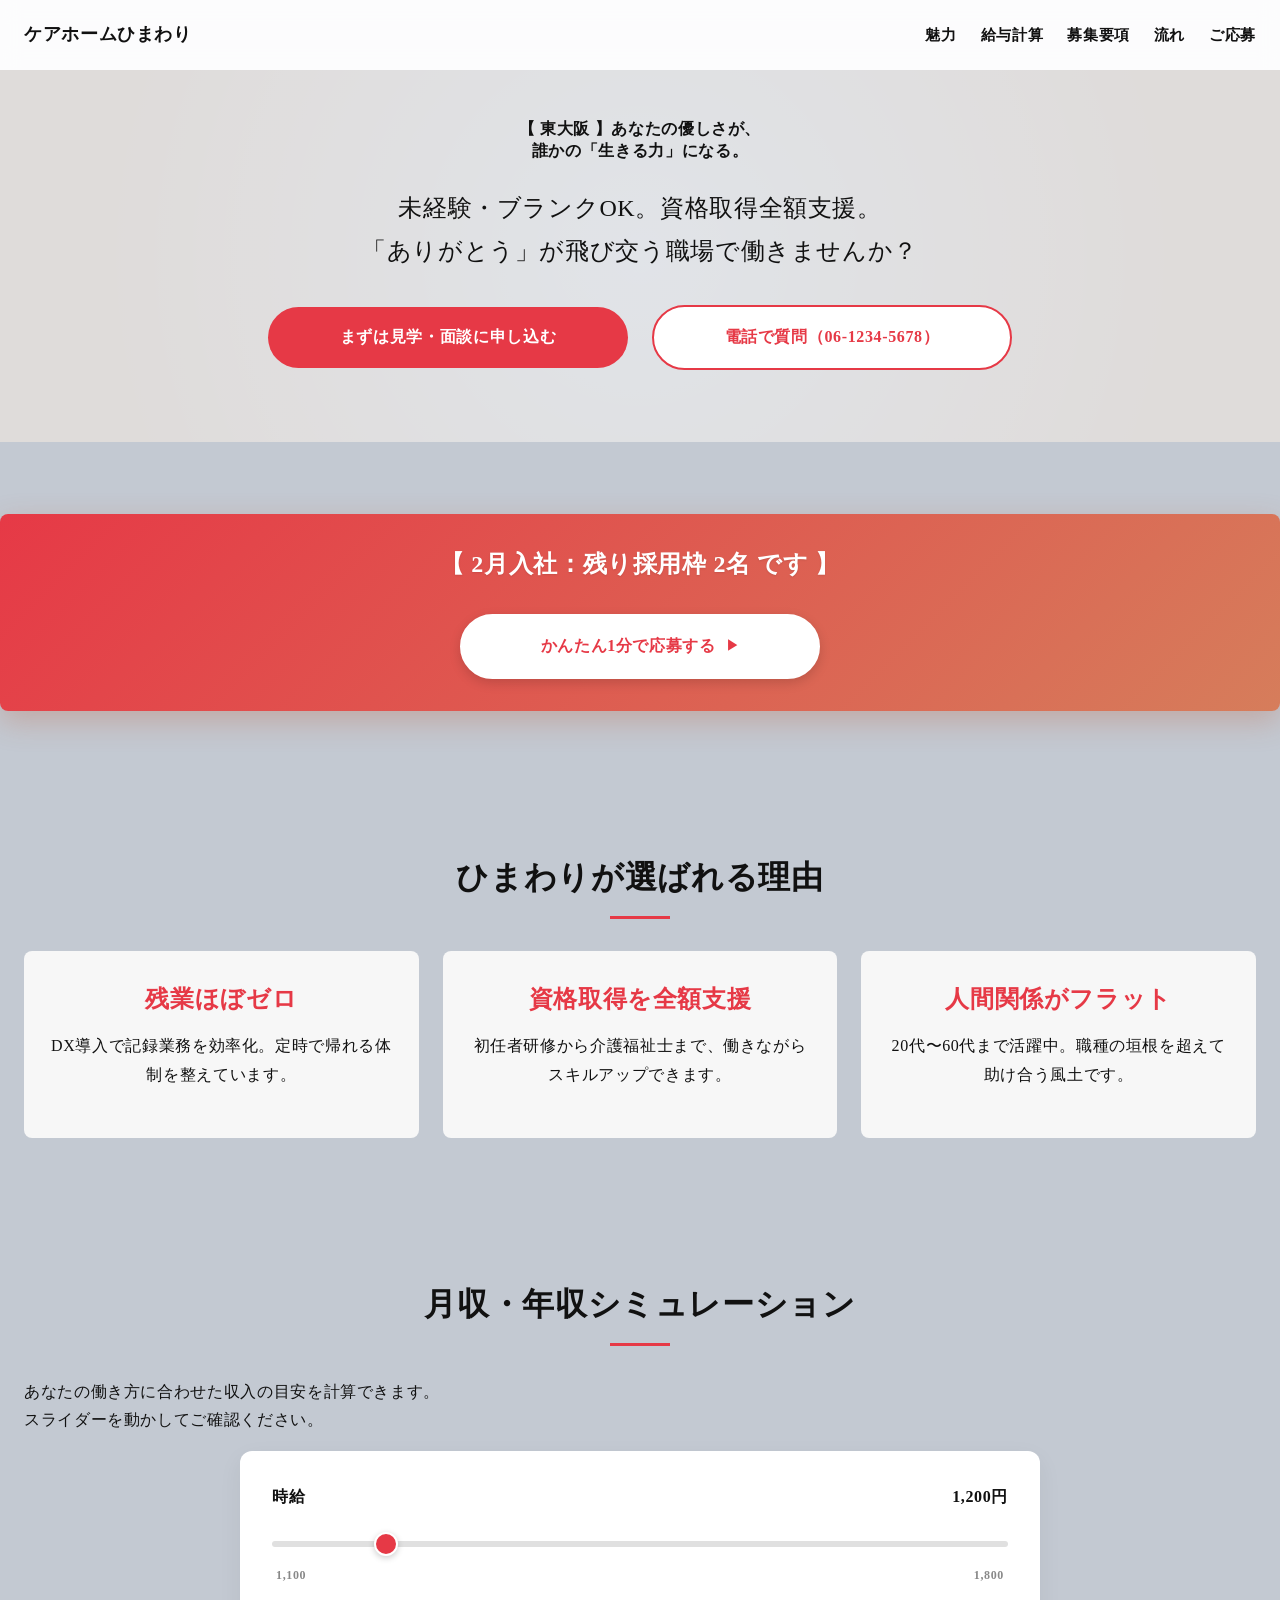
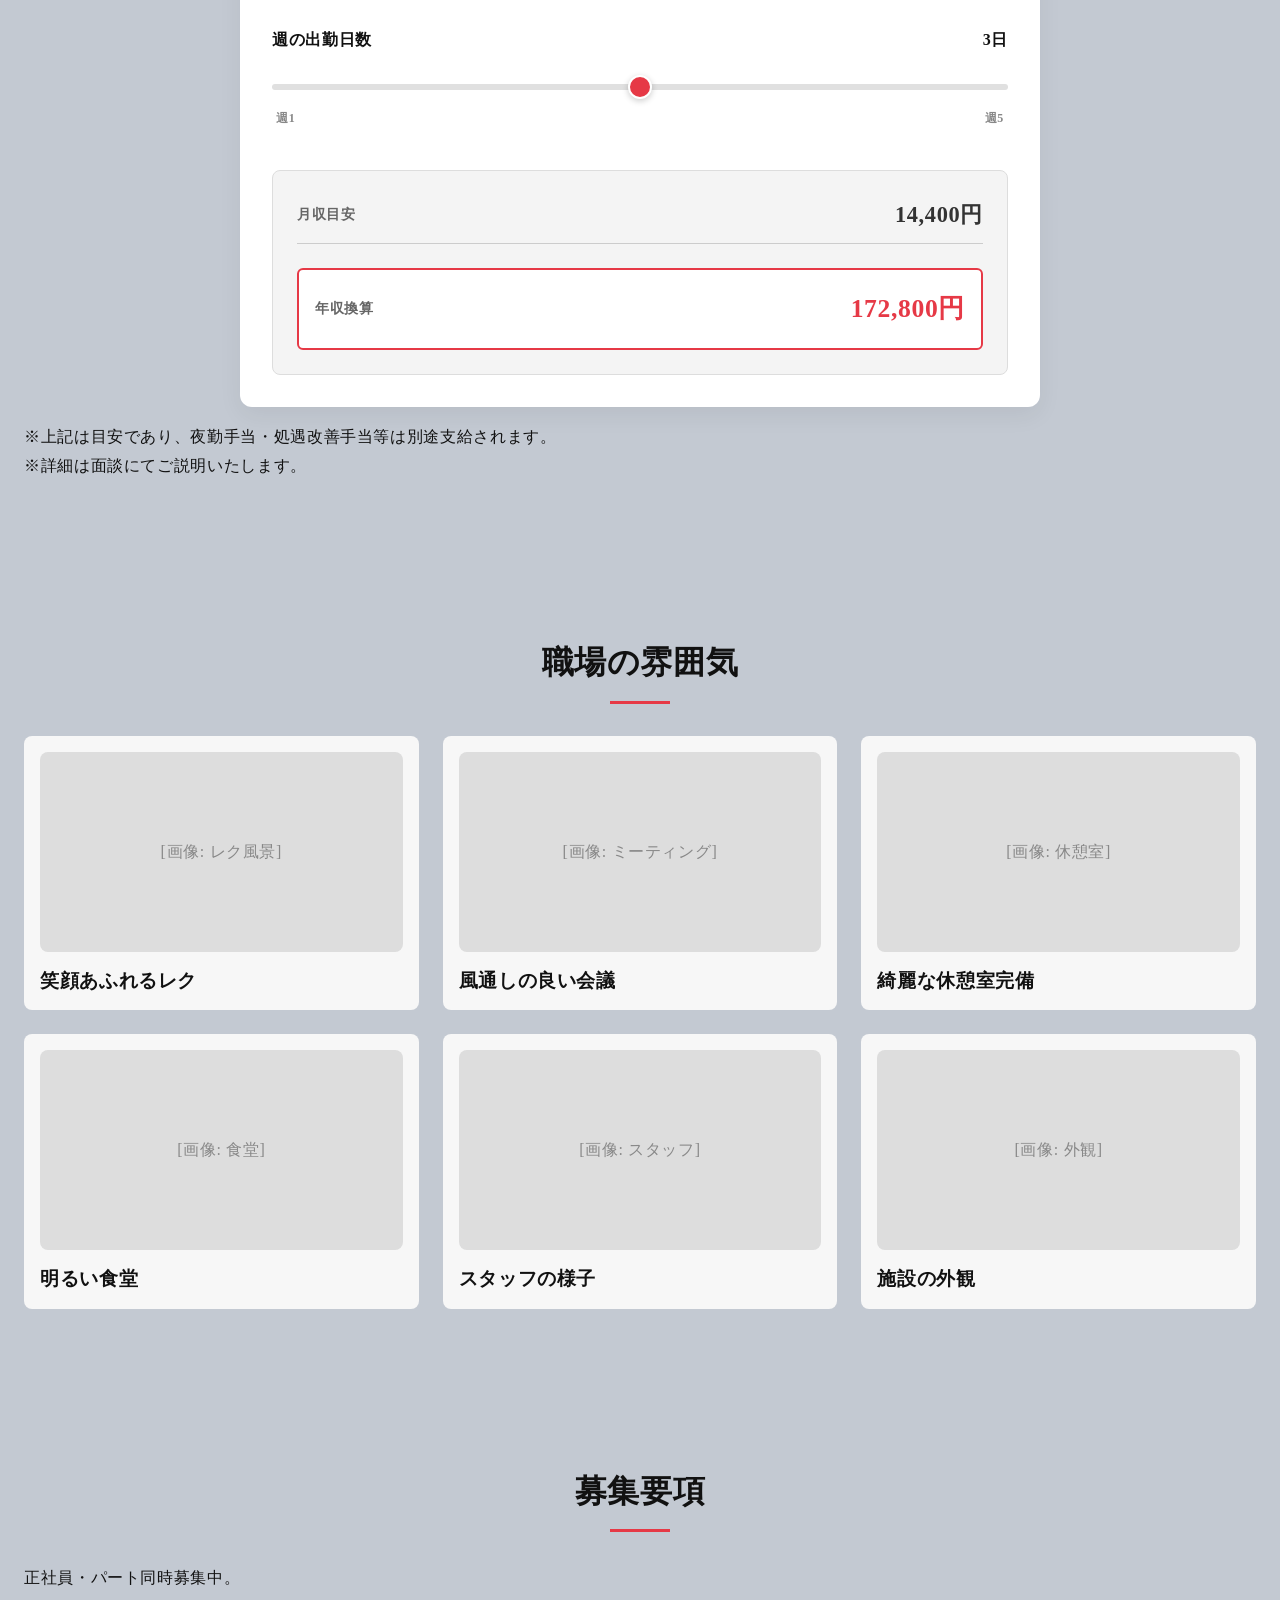
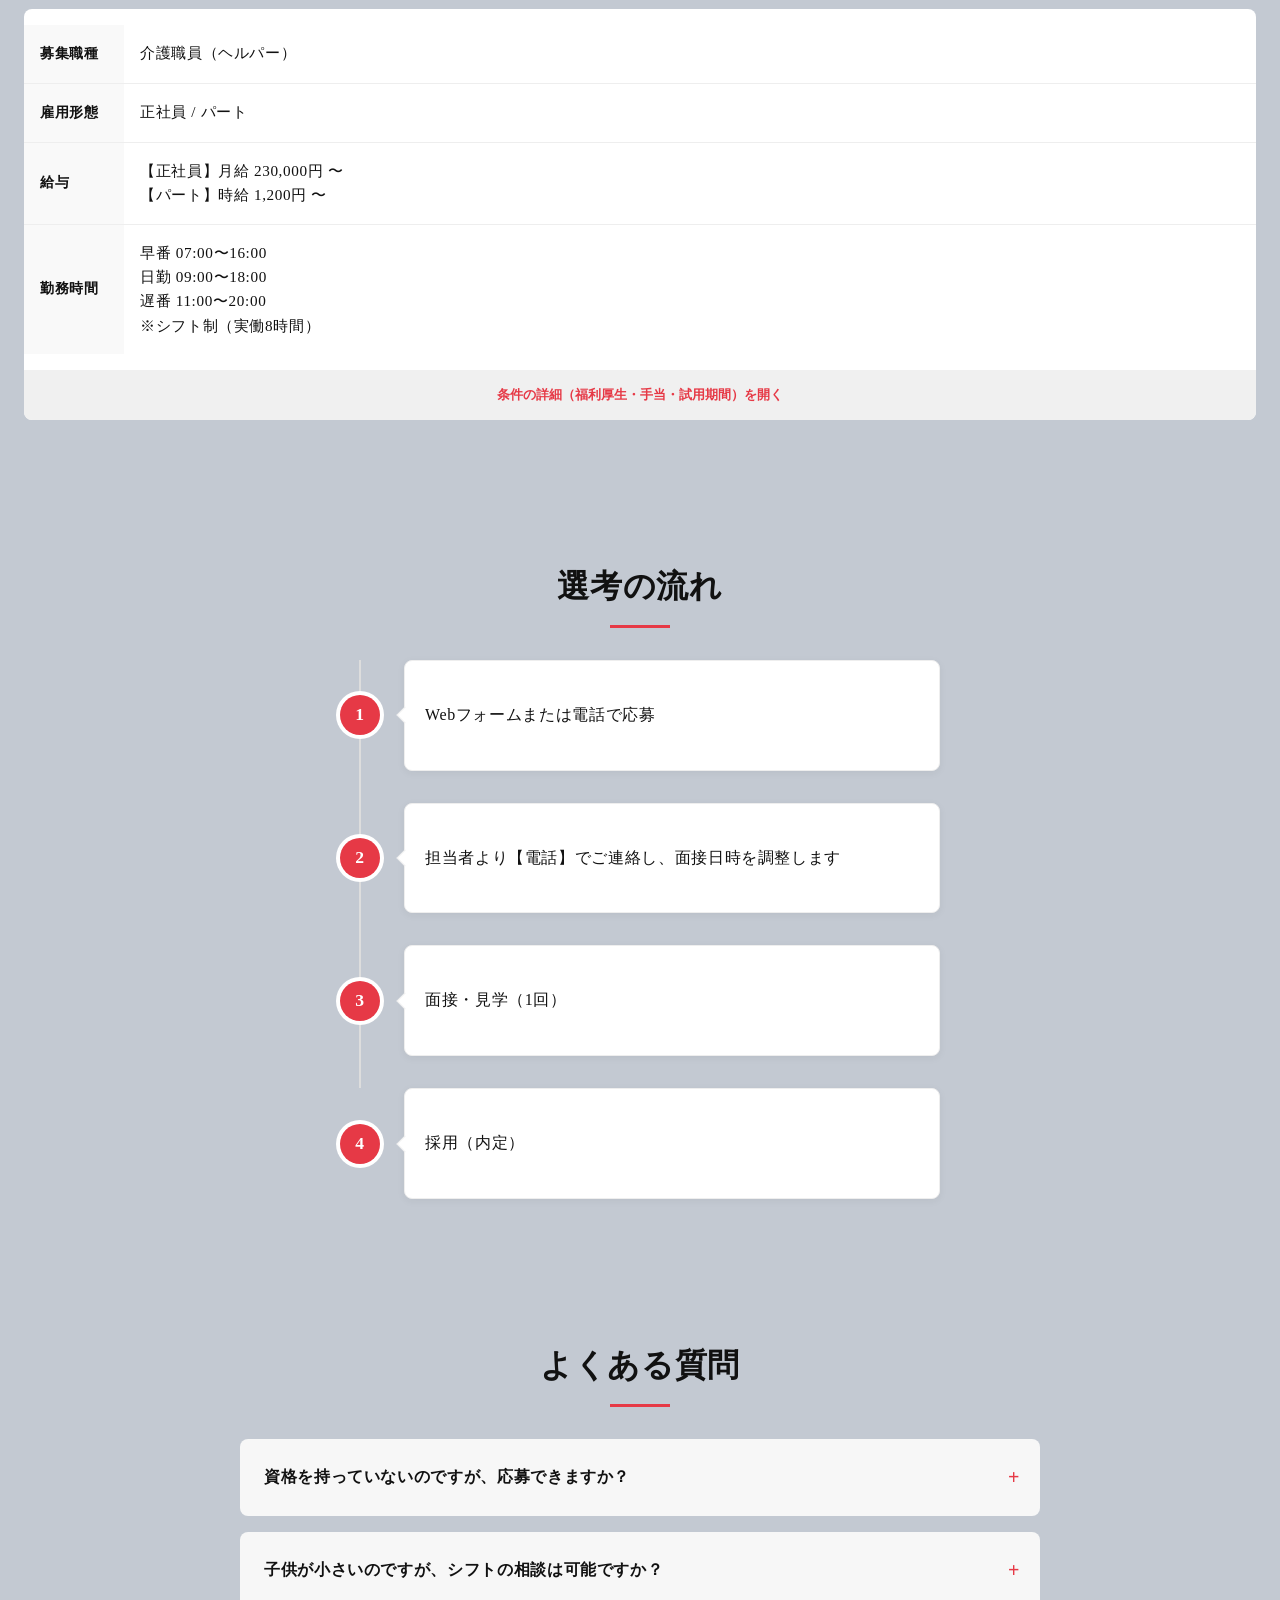
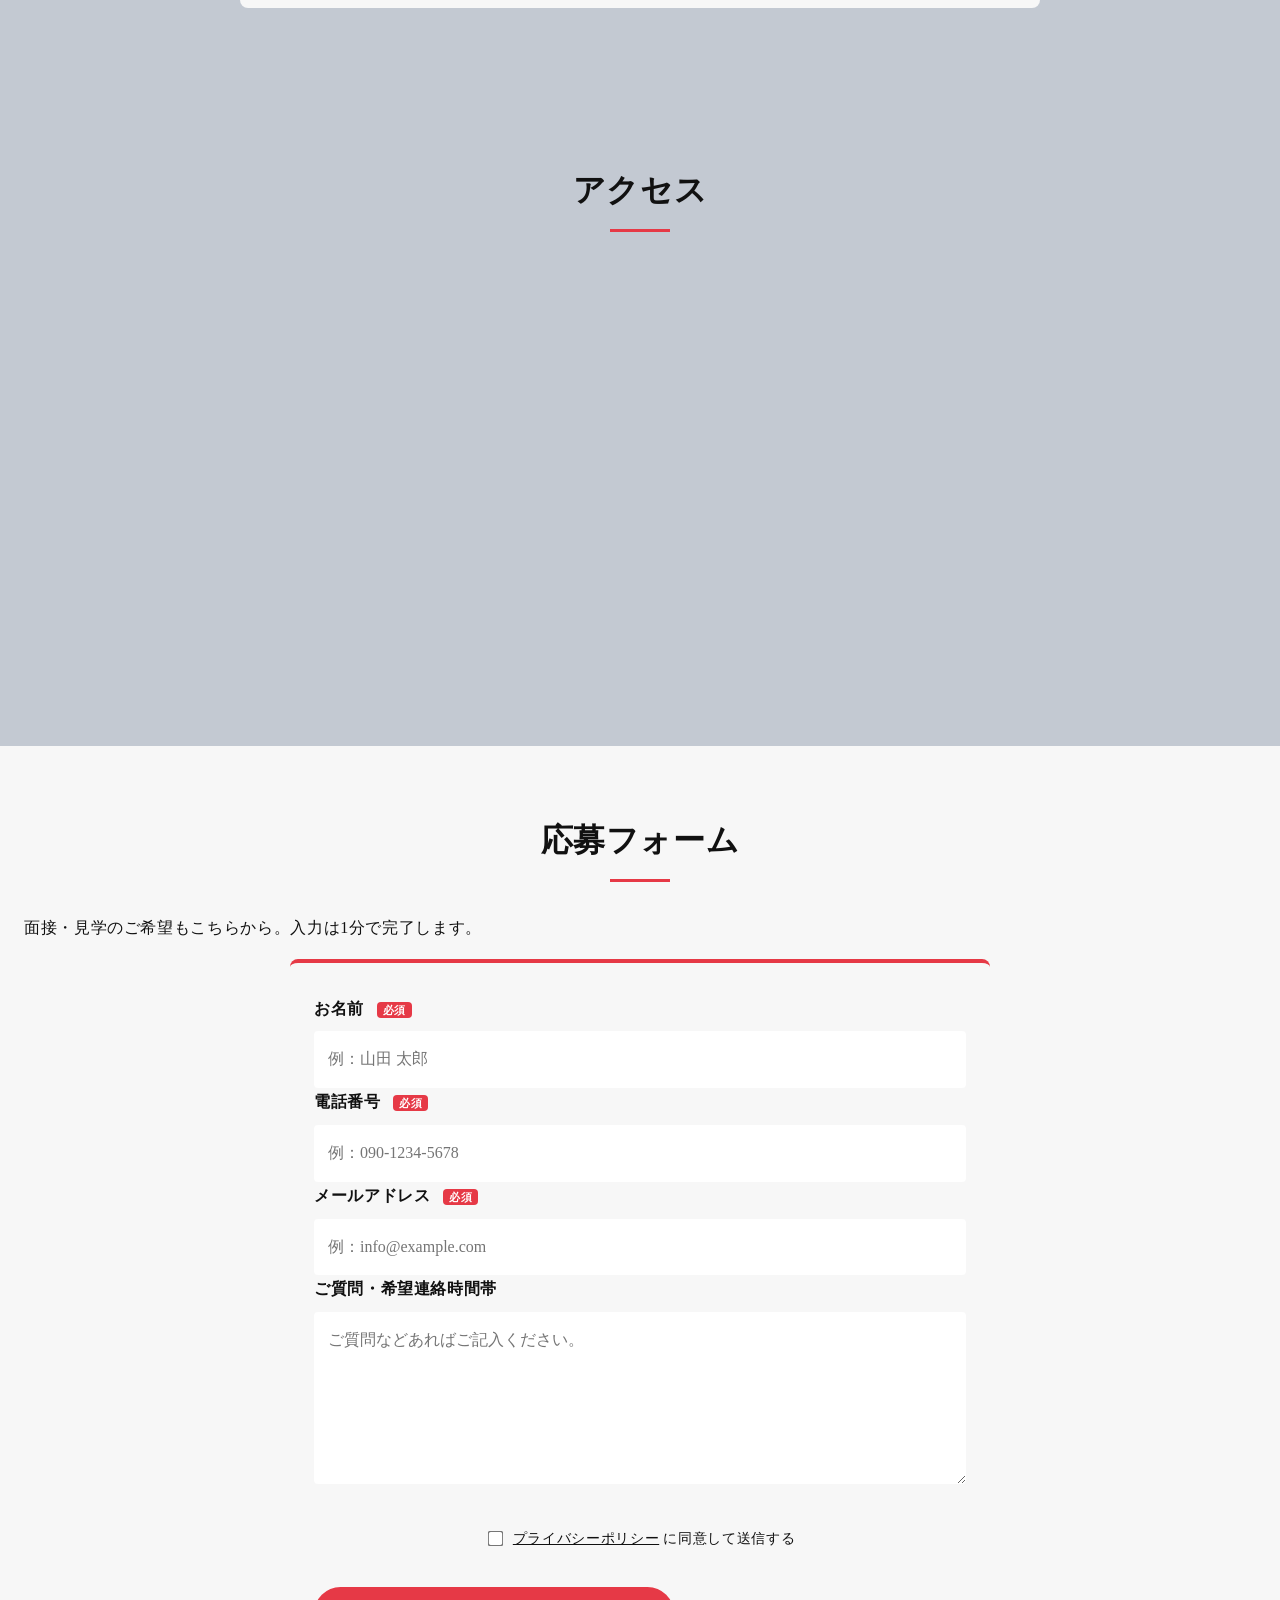
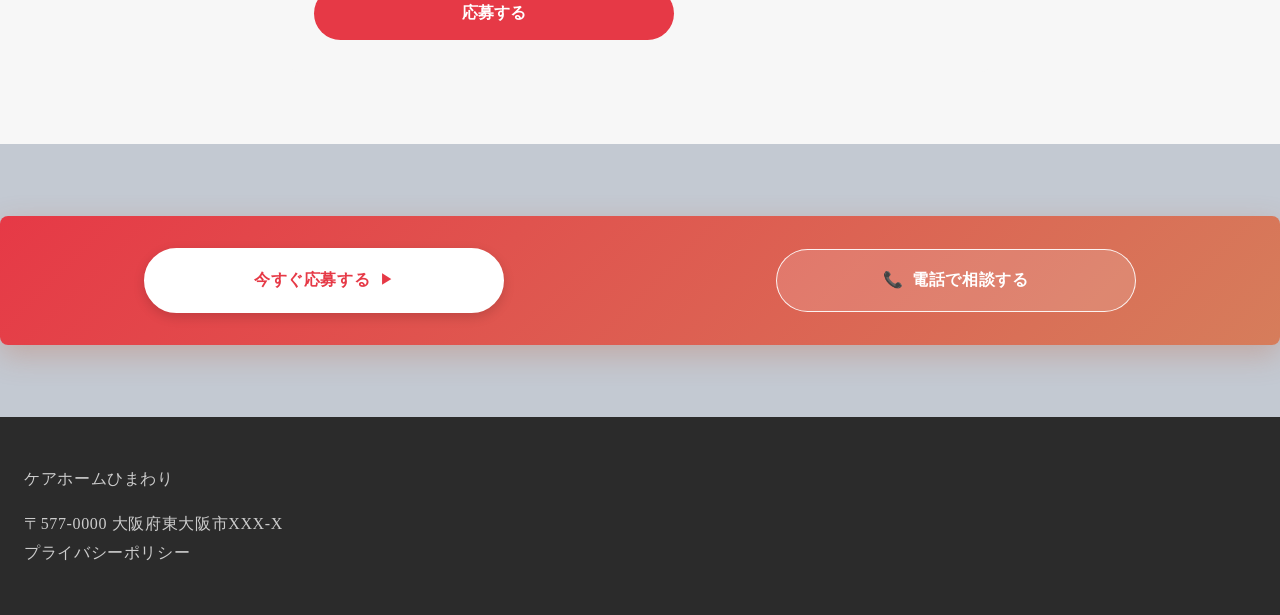
==== index.base.html @ 9ea08d77 "chore: update copy" ====
<!DOCTYPE html>
<html lang="ja">
<head>
  <meta charset="UTF-8" />
  <meta name="viewport" content="width=device-width, initial-scale=1.0, maximum-scale=1.0, user-scalable=no" />
  <title>ケアホームひまわり｜採用サイト</title>
  <meta name="description" content="東大阪の介護施設「ケアホームひまわり」の採用情報。未経験歓迎、資格取得支援あり。残業ほぼなしのアットホームな職場です。" />

  <link rel="stylesheet" href="reset.css" />
  <link rel="stylesheet" href="tokens.css" />
  <link rel="stylesheet" href="layout.css" />
  
  <script>
    window.dataLayer = window.dataLayer || [];
    function gtag(){dataLayer.push(arguments);}
    gtag('js', new Date());
    gtag('config', 'G-XXXXXXXXXX'); 
  </script>
</head>

<body data-page-id="demo_recruit_lp_care">

<header class="header">
  <div class="container header__inner">
    <a href="#" class="header__logo">ケアホームひまわり</a>
    <button class="header__toggle" aria-expanded="false" data-event="menu_toggle">≡</button>

    <nav class="header__nav" id="global-nav">
      <ul class="nav__list">
        <li><a href="#appeal" data-event="nav_appeal">魅力</a></li>
        <li><a href="#v-sim-income" data-event="nav_sim">給与計算</a></li>
        <li><a href="#job-spec" data-event="nav_job">募集要項</a></li>
        <li><a href="#apply-flow" data-event="nav_flow">流れ</a></li>
        <li><a href="#contact" data-event="nav_contact">ご応募</a></li>
      </ul>
    </nav>
  </div>
</header>

<main id="main">

<section class="hero module-wrapper">
   <div class="hero__bg" style="background-color: #fcefe3;"></div>
  <div class="container hero__inner">
    <h1 class="hero__title">
      【 東大阪 】あなたの優しさが、<br>
      誰かの「生きる力」になる。
    </h1>
    <p class="hero__text">未経験・ブランクOK。資格取得全額支援。<br>「ありがとう」が飛び交う職場で働きませんか？</p>

    <div class="hero__cta">
      <a href="#contact" class="btn btn--main" data-event="cta_hero_apply">まずは見学・面談に申し込む</a>
      <a href="tel:06-1234-5678" class="btn btn--sub" data-event="cta_hero_tel">
        電話で質問（06-1234-5678）
      </a>
    </div>
  </div>
</section>

<section class="cta cta--top module-wrapper">
  <div class="container cta__inner">
    <p class="cta__headline">【 2月入社：残り採用枠 <strong>2名</strong> です 】</p>
    <div class="cta__buttons">
      <a href="#contact" class="btn btn--main" data-event="cta_top_apply">かんたん1分で応募する</a>
    </div>
  </div>
</section>

<section id="appeal" class="module-wrapper">
  <div class="container section__inner">
    <h2 class="section__title">ひまわりが選ばれる理由</h2>
    <div class="strong__list">
      <div class="strong__item">
        <h3 class="strong__title">残業ほぼゼロ</h3>
        <p class="strong__text">DX導入で記録業務を効率化。定時で帰れる体制を整えています。</p>
      </div>
      <div class="strong__item">
        <h3 class="strong__title">資格取得を全額支援</h3>
        <p class="strong__text">初任者研修から介護福祉士まで、働きながらスキルアップできます。</p>
      </div>
      <div class="strong__item">
        <h3 class="strong__title">人間関係がフラット</h3>
        <p class="strong__text">20代〜60代まで活躍中。職種の垣根を超えて助け合う風土です。</p>
      </div>
    </div>
  </div>
</section>

<section id="v-sim-income" class="v-sim-income sim-income module-wrapper" data-component="sim-income" data-section="sim-income">
  <div class="container sim-income__inner">
    <h2 class="section__title">月収・年収シミュレーション</h2>
    <p class="sim-income__lead">
      あなたの働き方に合わせた収入の目安を計算できます。<br>
      スライダーを動かしてご確認ください。
    </p>

    <div class="sim-income__calculator">
      <div class="sim-income__inputs">
        <div class="sim-income__group">
          <label for="v-sim-income--daily-wage">
            時給
            <span class="sim-income__value-display"><span data-role="display-daily">1,200</span>円</span>
          </label>
          <input type="range" id="v-sim-income--daily-wage" data-role="daily-wage" min="1100" max="1800" step="50" value="1200">
          <div class="sim-income__range-labels">
            <span>1,100</span>
            <span>1,800</span>
          </div>
        </div>

        <div class="sim-income__group">
          <label for="v-sim-income--weekly-days">
            週の出勤日数
            <span class="sim-income__value-display"><span data-role="display-weekly">3</span>日</span>
          </label>
          <input type="range" id="v-sim-income--weekly-days" data-role="weekly-days" min="1" max="5" step="1" value="3">
          <div class="sim-income__range-labels">
            <span>週1</span>
            <span>週5</span>
          </div>
        </div>

        <input type="hidden" data-role="transport" value="0">
         <span data-role="display-transport" style="display:none;"></span>
      </div>

      <div class="sim-income__results">
        <div class="sim-income__result-box">
          <span class="sim-income__result-label">月収目安</span>
          <div class="sim-income__result-value">
            <span data-role="result-monthly">0</span><span class="unit">円</span>
          </div>
        </div>
        <div class="sim-income__result-box highlight">
          <span class="sim-income__result-label">年収換算</span>
          <div class="sim-income__result-value">
            <span data-role="result-yearly">0</span><span class="unit">円</span>
          </div>
        </div>
      </div>
    </div>

    <p class="sim-income__note">
      ※上記は目安であり、夜勤手当・処遇改善手当等は別途支給されます。<br>
      ※詳細は面談にてご説明いたします。
    </p>
  </div>
</section>

<section class="module-wrapper">
  <div class="container section__inner">
    <h2 class="section__title">職場の雰囲気</h2>
    <div class="works__list">
      <article class="work-card">
        <div style="background:#ddd; height:200px; display:flex; align-items:center; justify-content:center; border-radius:8px;">
            <span style="color:#888;">[画像: レク風景]</span>
        </div>
        <h3 class="work-card__title">笑顔あふれるレク</h3>
      </article>
      <article class="work-card">
        <div style="background:#ddd; height:200px; display:flex; align-items:center; justify-content:center; border-radius:8px;">
            <span style="color:#888;">[画像: ミーティング]</span>
        </div>
        <h3 class="work-card__title">風通しの良い会議</h3>
      </article>
      <article class="work-card">
        <div style="background:#ddd; height:200px; display:flex; align-items:center; justify-content:center; border-radius:8px;">
             <span style="color:#888;">[画像: 休憩室]</span>
        </div>
        <h3 class="work-card__title">綺麗な休憩室完備</h3>
      </article>
      <article class="work-card">
        <div style="background:#ddd; height:200px; display:flex; align-items:center; justify-content:center; border-radius:8px;">
             <span style="color:#888;">[画像: 食堂]</span>
        </div>
        <h3 class="work-card__title">明るい食堂</h3>
      </article>
      <article class="work-card">
        <div style="background:#ddd; height:200px; display:flex; align-items:center; justify-content:center; border-radius:8px;">
             <span style="color:#888;">[画像: スタッフ]</span>
        </div>
        <h3 class="work-card__title">スタッフの様子</h3>
      </article>
      <article class="work-card">
        <div style="background:#ddd; height:200px; display:flex; align-items:center; justify-content:center; border-radius:8px;">
             <span style="color:#888;">[画像: 外観]</span>
        </div>
        <h3 class="work-card__title">施設の外観</h3>
      </article>
    </div>
  </div>
</section>

<section class="jobSpec module-wrapper" id="job-spec" aria-labelledby="job-spec-title">
  <div class="container jobSpec__inner">
    <header class="jobSpec__header">
      <h2 class="section__title" id="job-spec-title">募集要項</h2>
      <p class="jobSpec__lead">正社員・パート同時募集中。</p>
    </header>

    <div class="jobSpec__card" data-accordion-root>
      <dl class="jobSpec__dl">
        <div class="jobSpec__row">
          <dt class="jobSpec__dt">募集職種</dt>
          <dd class="jobSpec__dd">介護職員（ヘルパー）</dd>
        </div>
        <div class="jobSpec__row">
          <dt class="jobSpec__dt">雇用形態</dt>
          <dd class="jobSpec__dd">正社員 / パート</dd>
        </div>
        <div class="jobSpec__row">
          <dt class="jobSpec__dt">給与</dt>
          <dd class="jobSpec__dd">
            【正社員】月給 230,000円 〜<br>
            【パート】時給 1,200円 〜
          </dd>
        </div>
        <div class="jobSpec__row">
          <dt class="jobSpec__dt">勤務時間</dt>
          <dd class="jobSpec__dd">
            早番 07:00〜16:00<br>
            日勤 09:00〜18:00<br>
            遅番 11:00〜20:00<br>
            ※シフト制（実働8時間）
          </dd>
        </div>
      </dl>

      <div class="jobSpec__divider"></div>

      <button class="jobSpec__toggle" type="button" data-accordion-toggle aria-expanded="false">
        条件の詳細（福利厚生・手当・試用期間）を開く
      </button>

      <div class="jobSpec__details" data-accordion-panel hidden>
        <dl class="jobSpec__dl jobSpec__dl--details">
          <div class="jobSpec__row">
            <dt class="jobSpec__dt">福利厚生</dt>
            <dd class="jobSpec__dd">社会保険完備、交通費全額支給、制服貸与、資格取得支援制度</dd>
          </div>
          <div class="jobSpec__row">
            <dt class="jobSpec__dt">諸手当</dt>
            <dd class="jobSpec__dd">夜勤手当（1回6,000円）、資格手当、処遇改善手当</dd>
          </div>
        </dl>
      </div>
    </div>
  </div>
</section>

<section class="applyFlow module-wrapper" id="apply-flow" aria-labelledby="apply-flow-title">
  <div class="container applyFlow__inner">
    <header class="applyFlow__header">
      <h2 class="section__title" id="apply-flow-title">選考の流れ</h2>
    </header>

    <ol class="applyFlow__steps">
      <li class="applyFlow__step">
        <span class="applyFlow__num">1</span>
        <div class="applyFlow__body">
          <p class="applyFlow__text">Webフォームまたは電話で応募</p>
        </div>
      </li>
      <li class="applyFlow__step">
        <span class="applyFlow__num">2</span>
        <div class="applyFlow__body">
          <p class="applyFlow__text">
            担当者より【電話】でご連絡し、面接日時を調整します
          </p>
        </div>
      </li>
      <li class="applyFlow__step">
        <span class="applyFlow__num">3</span>
        <div class="applyFlow__body">
          <p class="applyFlow__text">面接・見学（1回）</p>
        </div>
      </li>
      <li class="applyFlow__step">
        <span class="applyFlow__num">4</span>
        <div class="applyFlow__body">
          <p class="applyFlow__text">採用（内定）</p>
        </div>
      </li>
    </ol>
  </div>
</section>

<section id="faq" class="module-wrapper">
  <div class="container section__inner">
    <h2 class="section__title">よくある質問</h2>
    <div class="faq__list">
      <div class="faq__item">
        <div class="faq__q" role="button" aria-expanded="false" data-event="faq_open">
          資格を持っていないのですが、応募できますか？
        </div>
        <div class="faq__a">はい、大歓迎です！</div>
      </div>
      <div class="faq__item">
        <div class="faq__q" role="button" aria-expanded="false" data-event="faq_open">
          子供が小さいのですが、シフトの相談は可能ですか？
        </div>
        <div class="faq__a">可能です。急な発熱などにも柔軟に対応し合っています。</div>
      </div>
    </div>
  </div>
</section>

<section id="access" class="module-wrapper">
  <div class="container section__inner">
    <h2 class="section__title">アクセス</h2>
    <div class="access__map">
      <iframe src="https://maps.google.com/maps?q=Osaka&t=&z=13&ie=UTF8&iwloc=&output=embed" width="100%" height="400" style="border:0; filter:grayscale(20%); border-radius:8px;" allowfullscreen loading="lazy"></iframe>
    </div>
  </div>
</section>

<section id="contact" class="module-contact module-wrapper">
  <div class="container section__inner">
    <h2 class="section__title">応募フォーム</h2>
    <p class="contact__note">面接・見学のご希望もこちらから。入力は1分で完了します。</p>

    <div class="contact__form-wrapper">
      <form id="contactForm" class="form">
        <input type="text" name="honeypot" style="display:none;" tabindex="-1" autocomplete="off">
        
        <div class="form__group">
          <label for="name" class="form__label">お名前 <span class="form__required">必須</span></label>
          <input type="text" name="name" id="name" class="form__input" placeholder="例：山田 太郎" required>
        </div>

        <div class="form__group">
          <label for="tel" class="form__label">電話番号 <span class="form__required">必須</span></label>
          <input type="tel" name="phone" id="tel" class="form__input" placeholder="例：090-1234-5678" required>
        </div>

        <div class="form__group">
          <label for="email" class="form__label">メールアドレス <span class="form__required">必須</span></label>
          <input type="email" name="email" id="email" class="form__input" placeholder="例：info@example.com" required>
        </div>

        <div class="form__group">
          <label for="message" class="form__label">ご質問・希望連絡時間帯</label>
          <textarea name="message" id="message" class="form__textarea" rows="5" placeholder="ご質問などあればご記入ください。"></textarea>
        </div>

        <div style="margin: 2rem 0; text-align: center;">
            <label style="cursor: pointer; display: inline-flex; align-items: center; gap: 0.5rem;">
                <input type="checkbox" name="privacy_agreement" required style="transform: scale(1.2); cursor: pointer;">
                <span style="font-size: 0.9rem;">
                    <a href="#" style="text-decoration: underline; color: inherit;">プライバシーポリシー</a>
                    に同意して送信する
                </span>
            </label>
        </div>

        <div class="form__submit">
          <button type="submit" class="btn btn--main btn--submit" data-event="submit_form">応募する</button>
        </div>
      </form>
    </div>
  </div>
</section>

<section class="cta cta--bottom module-wrapper">
  <div class="container cta__inner">
    <div class="cta__buttons">
      <a href="#contact" class="btn btn--main" data-event="cta_bottom_apply">今すぐ応募する</a>
      <a href="tel:06-1234-5678" class="btn btn--sub" data-event="cta_bottom_tel">電話で相談する</a>
    </div>
  </div>
</section>

</main>

<footer class="footer">
  <div class="container footer__inner">
    <p class="footer__logo">ケアホームひまわり</p>
    <p class="footer__copy">
      〒577-0000 大阪府東大阪市XXX-X<br>
      <a href="#" class="footer__policy">プライバシーポリシー</a>
    </p>
  </div>
</footer>

<div class="floating-cta">
  <a href="tel:06-1234-5678" class="floating-cta__item floating-cta__item--tel" data-event="floating_tel">
    電話応募
  </a>
  <a href="#contact" class="floating-cta__item floating-cta__item--reserve" data-event="floating_reserve">
    <span>Webから応募</span>
  </a>
</div>

<script src="script.base.js"></script>

<!-- VARIANTS:START -->
<!-- VARIANTS:END -->
</body>
</html>
---- tokens.css ----
:root {
  --color-main: #e63946;
  --color-accent: #457b9d;
  --color-bg: #c3c9d2;
  --color-surface: #f7f7f7;
  --color-text: #111111;
  --color-muted: #666666;

  --font-base: clamp(14px, 2vw, 16px);
  --font-lg: clamp(18px, 2.5vw, 24px);
  --font-xl: clamp(22px, 3vw, 32px);

  --space-xs: 8px;
  --space-sm: 16px;
  --space-md: 24px;
  --space-lg: 32px;
  --space-xl: 48px;
  --space-section: 72px;

  --radius: 8px;

  --shadow: 0 6px 20px rgba(0,0,0,0.08);

  --container: 1080px;
}
---- layout.css ----
/* ===== Layout base ===== */
body {
  font-family: var(--font-family-base);
  background-color: var(--color-bg);
  color: var(--color-text);
  font-size: var(--font-base);
  line-height: 1.8;
  letter-spacing: 0.04em;
  -webkit-font-smoothing: antialiased;
  /* 隙間をなくすためBodyの余白はゼロに */
  padding-bottom: 0;
  /* 横スクロール絶対阻止 */
  overflow-x: hidden;
  width: 100%;
}

.container {
  max-width: var(--container-width);
  margin-inline: auto;
  padding-inline: var(--space-md);
  box-sizing: border-box;
}

.module-wrapper {
  padding-block: var(--space-section);
}

.module-wrapper:nth-of-type(even) {
  background-color: var(--color-surface-alt);
}
.module-contact {
  background-color: var(--color-surface) !important;
}

/* ===== Typography ===== */
h1, h2, h3 {
  margin: 0;
  line-height: 1.4;
  font-weight: 700;
  color: var(--color-text);
}

.section__title {
  font-size: var(--font-xl);
  text-align: center;
  margin-bottom: var(--space-lg);
  position: relative;
  display: block;
  width: 100%;
}

.section__title::after {
  content: "";
  display: block;
  width: 60px;
  height: 3px;
  background-color: var(--color-main);
  margin: var(--space-sm) auto 0;
}

/* ===== Buttons ===== */
.btn {
  display: inline-flex;
  justify-content: center;
  align-items: center;
  padding: 16px 32px;
  border-radius: 50px;
  font-weight: 700;
  text-decoration: none;
  transition: var(--transition);
  box-shadow: var(--shadow-sm);
  font-size: 1rem;
  width: 100%;
  max-width: 360px;
  margin: 0 auto;
  cursor: pointer;
  box-sizing: border-box;
}

.btn:hover {
  transform: translateY(-2px);
  box-shadow: var(--shadow-md);
}

.btn:active {
  transform: translateY(0);
}

.btn--main {
  background-color: var(--color-main);
  color: #fff;
}
.btn--main:hover {
  background-color: var(--color-main-light);
}

.btn--sub {
  background-color: #fff;
  color: var(--color-main);
  border: 2px solid var(--color-main);
}
.btn--sub:hover {
  background-color: var(--color-surface-alt);
}

/* ===== Header ===== */
.header {
  background: rgba(255, 255, 255, 0.95);
  backdrop-filter: blur(10px);
  border-bottom: 1px solid var(--color-border);
  position: sticky;
  top: 0;
  z-index: 1000;
  height: 60px;
  display: flex;
  align-items: center;
}

.header__inner {
  display: flex;
  justify-content: space-between;
  align-items: center;
  width: 100%;
}

.header__logo {
  font-size: 1.1rem;
  font-weight: bold;
  color: var(--color-text);
}

.header__toggle {
  font-size: 24px;
  padding: 8px;
  color: var(--color-text);
}

/* SP Nav */
.header__nav {
  position: fixed;
  top: 60px;
  left: 0;
  width: 100%;
  height: calc(100vh - 60px);
  background: var(--color-bg);
  padding: var(--space-md);
  transform: translateX(100%);
  transition: transform 0.3s ease;
  overflow-y: auto;
}
.header__nav.is-open {
  transform: translateX(0);
}

.nav__list li {
  border-bottom: 1px solid var(--color-border);
}
.nav__list a {
  display: block;
  padding: 16px 0;
  font-weight: bold;
  color: var(--color-text);
}

/* PC Nav */
@media (min-width: 768px) {
  .header { height: 70px; }
  .header__toggle { display: none; }
  .header__nav {
    position: static;
    transform: none;
    height: auto;
    width: auto;
    background: transparent;
    padding: 0;
    overflow: visible;
  }
  .nav__list {
    display: flex;
    gap: var(--space-md);
  }
  .nav__list li { border: none; }
  .nav__list a {
    padding: 8px 0;
    font-size: 0.95rem;
  }
}

/* ===== Hero ===== */
.hero {
  position: relative;
  padding-block: var(--space-xl) var(--space-section);
  text-align: center;
  background-color: var(--color-surface-alt);
  overflow: hidden;
}

.hero__bg {
  position: absolute;
  inset: 0;
  opacity: 0.5;
  background-image: radial-gradient(circle at 50% 50%, #ffffff 0%, transparent 80%);
  z-index: 0;
}

.hero__inner {
  position: relative;
  z-index: 1;
  max-width: 800px;
  margin: 0 auto;
}

.hero__title {
  font-size: var(--font-2xl);
  margin-bottom: var(--space-md);
  color: var(--color-text);
}

.hero__text {
  font-size: var(--font-lg);
  margin-bottom: var(--space-lg);
  color: var(--color-text-light);
}

.hero__cta {
  display: flex;
  flex-direction: column;
  gap: var(--space-sm);
  align-items: center;
}

@media (min-width: 768px) {
  .hero__cta {
    flex-direction: row;
    justify-content: center;
  }
}

/* ===== CTA Sections ===== */
.cta {
  text-align: center;
}

.cta__inner {
  background: linear-gradient(135deg, var(--color-main) 0%, #d67d5b 100%);
  border-radius: var(--radius);
  padding: var(--space-lg) var(--space-md);
  color: #fff;
  box-shadow: 0 10px 30px rgba(189, 93, 56, 0.3);
  position: relative;
  overflow: hidden;
}

.cta__headline {
  font-size: var(--font-lg);
  font-weight: bold;
  margin: 0 0 var(--space-lg);
  line-height: 1.5;
  text-shadow: 0 1px 2px rgba(0,0,0,0.1);
}

.cta__buttons {
  display: flex;
  flex-direction: column;
  gap: 20px;
  align-items: center;
}

@media (min-width: 768px) {
  .cta__buttons {
    flex-direction: row;
    justify-content: center;
    gap: 32px;
  }
}

/* メインボタン */
.cta__buttons .btn--main {
  background-color: #fff;
  color: var(--color-main);
  border: 2px solid #fff;
  font-weight: 800;
  box-shadow: 0 4px 12px rgba(0,0,0,0.15);
}
.cta__buttons .btn--main::after {
  content: "▶";
  font-size: 0.8em;
  margin-left: 10px;
}

/* サブボタン */
.cta__buttons .btn--sub {
  background: rgba(255, 255, 255, 0.15);
  border: 1px solid rgba(255, 255, 255, 0.9);
  color: #fff;
}
.cta__buttons .btn--sub::before {
  content: "📞";
  margin-right: 8px;
}

/* ===== Strong (Appeal) ===== */
.strong__list {
  display: grid;
  gap: var(--space-md);
}

.strong__item {
  background: var(--color-surface);
  padding: var(--space-lg) var(--space-md);
  border-radius: var(--radius);
  box-shadow: var(--shadow-sm);
  text-align: center;
}

.strong__title {
  font-size: var(--font-lg);
  color: var(--color-main);
  margin-bottom: var(--space-sm);
}

@media (min-width: 768px) {
  .strong__list {
    grid-template-columns: repeat(3, 1fr);
  }
}

/* ===== Works (Gallery) ===== */
.works__list {
  display: flex;
  gap: var(--space-md);
  overflow-x: auto;
  padding-bottom: var(--space-sm);
  scroll-snap-type: x mandatory;
  -webkit-overflow-scrolling: touch;
}

.work-card {
  flex: 0 0 80%;
  scroll-snap-align: center;
  background: var(--color-surface);
  padding: var(--space-sm);
  border-radius: var(--radius);
  box-shadow: var(--shadow-sm);
}

.work-card img, .work-card div {
  width: 100%;
  border-radius: 4px;
}

.work-card__title {
  margin-top: var(--space-sm);
  font-weight: bold;
}

@media (min-width: 768px) {
  .works__list {
    display: grid;
    grid-template-columns: repeat(3, 1fr);
    overflow-x: visible;
    scroll-snap-type: none;
  }
}

/* ===== FAQ ===== */
.faq__list { max-width: 800px; margin: 0 auto; }

.faq__item {
  margin-bottom: var(--space-sm);
  border: 1px solid var(--color-border);
  border-radius: var(--radius);
  background: var(--color-surface);
}

.faq__q {
  padding: var(--space-md);
  font-weight: bold;
  cursor: pointer;
  position: relative;
  padding-right: 48px;
}
.faq__q::after {
  content: "+";
  position: absolute;
  right: 20px;
  top: 50%;
  transform: translateY(-50%);
  color: var(--color-main);
  font-size: 20px;
}
.faq__item.is-open .faq__q::after { content: "-"; }

.faq__a {
  display: none;
  border-top: 1px solid var(--color-border);
  background: var(--color-bg);
  padding: var(--space-md);
}
.faq__item.is-open .faq__a { display: block; }

/* ===== Access ===== */
.access__map iframe {
  border-radius: var(--radius);
  box-shadow: var(--shadow-sm);
  filter: grayscale(10%);
}

/* ===== Contact Form ===== */
.form {
  background: var(--color-surface);
  padding: var(--space-lg) var(--space-md);
  border-top: 4px solid var(--color-main);
  border-radius: var(--radius);
  box-shadow: var(--shadow-md);
  max-width: 700px;
  margin: 0 auto;
}

.form__label {
  font-weight: bold;
  margin-bottom: 8px;
  display: block;
}
.form__required {
  background: var(--color-main);
  color: #fff;
  font-size: 11px;
  padding: 2px 6px;
  border-radius: 4px;
  margin-left: 8px;
}
.form__input, .form__textarea {
  width: 100%;
  padding: 14px;
  border: 1px solid var(--color-border);
  border-radius: 4px;
  background: #fff;
  font-size: 16px;
  box-sizing: border-box;
}

/* ===== Floating CTA (完全修正) ===== */
.floating-cta {
  position: fixed !important;
  bottom: 0 !important;
  left: 0 !important;
  right: 0 !important;
  width: 100% !important;
  z-index: 2147483647 !important;
  display: flex;
  height: 72px;
  box-shadow: 0 -4px 20px rgba(0,0,0,0.15);
  background: #fff;
  margin: 0;
  padding: 0;
  box-sizing: border-box;
  transform: none !important;
  /* iPhone等のセーフエリア対応 */
  padding-bottom: env(safe-area-inset-bottom);
  height: calc(72px + env(safe-area-inset-bottom));
}

.floating-cta__item--tel {
  width: 40%;
  background: #f8f9fa;
  color: #333;
  display: flex;
  flex-direction: column;
  align-items: center;
  justify-content: center;
  text-decoration: none;
  border-top: 1px solid #ddd;
  font-size: 13px;
  font-weight: bold;
}
.floating-cta__item--tel::before {
  content: "📞";
  font-size: 18px;
  margin-bottom: 2px;
  display: block;
}

.floating-cta__item--reserve {
  width: 60%;
  background: linear-gradient(135deg, var(--color-main) 0%, #d67d5b 100%);
  color: #fff;
  display: flex;
  flex-direction: column;
  align-items: center;
  justify-content: center;
  text-decoration: none;
  font-weight: bold;
  font-size: 16px;
}
.floating-cta__item--reserve span {
  display: flex;
  align-items: center;
  gap: 8px;
}
.floating-cta__item--reserve span::after {
  content: "▶";
  font-size: 0.8em;
}

@media (min-width: 768px) {
  .floating-cta { display: none !important; }
}

/* ===== Footer ===== */
.footer {
  background: #2b2b2b;
  color: #ccc;
  font-size: var(--font-sm);
  padding: var(--space-lg) 0;
  /* フッターの余白で隙間を埋める */
  padding-bottom: 120px; 
}
@media(min-width:768px) {
  .footer { padding-bottom: var(--space-lg); }
}

/* =========================================
   Variants (Integrated)
   ========================================= */

/* --- sim-income.css --- */
.v-sim-income {
  background-color: #fffaf5;
  padding: var(--space-section) 0;
  border-top: 1px solid var(--color-border);
}

.sim-income__calculator {
  background: #fff;
  padding: var(--space-lg);
  border-radius: 12px;
  box-shadow: 0 8px 24px rgba(0,0,0,0.06);
  max-width: 800px;
  margin: 0 auto;
}

.sim-income__group { margin-bottom: 2.5rem; }

.sim-income__group label {
  display: flex;
  justify-content: space-between;
  align-items: center;
  font-weight: bold;
  margin-bottom: 1rem;
  color: var(--color-text);
}

.sim-income__range-labels {
  display: flex;
  justify-content: space-between;
  margin-top: 8px;
  color: #888;
  font-size: 12px;
  font-weight: bold;
  padding: 0 4px;
}

input[type=range] {
  -webkit-appearance: none;
  appearance: none;
  width: 100%;
  background: transparent;
  margin: 0;
}

input[type=range]::-webkit-slider-runnable-track {
  width: 100%;
  height: 6px;
  background: #e0e0e0;
  border-radius: 3px;
  cursor: pointer;
}

input[type=range]::-webkit-slider-thumb {
  -webkit-appearance: none;
  height: 24px;
  width: 24px;
  border-radius: 50%;
  background: var(--color-main);
  cursor: pointer;
  margin-top: -9px;
  box-shadow: 0 2px 6px rgba(0,0,0,0.2);
  border: 2px solid #fff;
}


.sim-income__results {
  background: #f4f4f4;
  padding: 1.5rem;
  border-radius: 8px;
  border: 1px solid #ddd;
  display: grid;
  gap: 1rem;
}

.sim-income__result-box {
  display: flex;
  justify-content: space-between;
  align-items: center;
  border-bottom: 1px solid #ccc;
  padding-bottom: 0.5rem;
}
.sim-income__result-box:last-child { border-bottom: none; padding-bottom: 0; }

.sim-income__result-box.highlight {
  background: #fff;
  padding: 1rem;
  border-radius: 6px;
  border: 2px solid var(--color-main);
  margin-top: 0.5rem;
}

.sim-income__result-label { font-size: 0.9rem; color: #666; font-weight: bold; }
.sim-income__result-value { font-size: 1.4rem; font-weight: 800; color: #333; }
.sim-income__result-box.highlight .sim-income__result-value { color: var(--color-main); font-size: 1.6rem; }


/* --- job-spec.css --- */
.jobSpec__card {
  background: #fff;
  border: 1px solid var(--color-border);
  border-radius: 8px;
  overflow: hidden;
}

.jobSpec__row {
  display: grid;
  grid-template-columns: 100px 1fr;
  border-bottom: 1px solid #eee;
}
.jobSpec__row:last-child { border-bottom: none; }

.jobSpec__dt {
  background: #f9f9f9;
  padding: 16px;
  font-weight: bold;
  color: var(--color-text);
  font-size: 0.9rem;
  display: flex;
  align-items: center;
}

.jobSpec__dd {
  padding: 16px;
  margin: 0;
  font-size: 0.95rem;
  line-height: 1.6;
}

.jobSpec__toggle {
  width: 100%;
  padding: 16px;
  background: #f0f0f0;
  border: none;
  font-weight: bold;
  cursor: pointer;
  text-align: center;
  color: var(--color-main);
  transition: background 0.2s;
}
.jobSpec__toggle:hover { background: #e0e0e0; }

@media (max-width: 480px) {
  .jobSpec__row { display: block; }
  .jobSpec__dt { background: #fff; padding-bottom: 4px; color: var(--color-main); border-bottom: none; }
  .jobSpec__dd { padding-top: 0; }
}


/* --- apply-flow.css (番号中央揃え修正) --- */
.applyFlow__steps {
  max-width: 600px;
  margin: 0 auto;
  position: relative;
  display: flex;
  flex-direction: column;
}

.applyFlow__step {
  display: flex;
  gap: 24px;
  padding-bottom: 32px;
  position: relative;
  /* 修正: 垂直方向を中央揃えに */
  align-items: center;
}
.applyFlow__step:last-child {
  padding-bottom: 0;
}

.applyFlow__num {
  flex-shrink: 0;
  width: 40px;
  height: 40px;
  background: var(--color-main);
  color: #fff;
  border-radius: 50%;
  display: flex;
  align-items: center;
  justify-content: center;
  font-weight: bold;
  font-size: 1.1rem;
  z-index: 2;
  position: relative;
  box-shadow: 0 0 0 4px #fff;
}

.applyFlow__step::before {
  content: "";
  position: absolute;
  top: 0;
  bottom: 0;
  left: 20px;
  width: 2px;
  background: #ddd;
  transform: translateX(-50%);
  z-index: 1;
}
.applyFlow__step:last-child::before {
  display: none;
}

.applyFlow__body {
  background: #fff;
  padding: 24px 20px;
  border-radius: 8px;
  border: 1px solid #eee;
  box-shadow: 0 2px 8px rgba(0,0,0,0.05);
  flex-grow: 1;
  position: relative;
}

.applyFlow__body::after {
  content: "";
  position: absolute;
  /* 三角の位置も中央に調整 */
  top: 50%;
  transform: translateY(-50%) rotate(45deg);
  left: -6px;
  width: 12px;
  height: 12px;
  background: #fff;
  border-left: 1px solid #eee;
  border-bottom: 1px solid #eee;
}
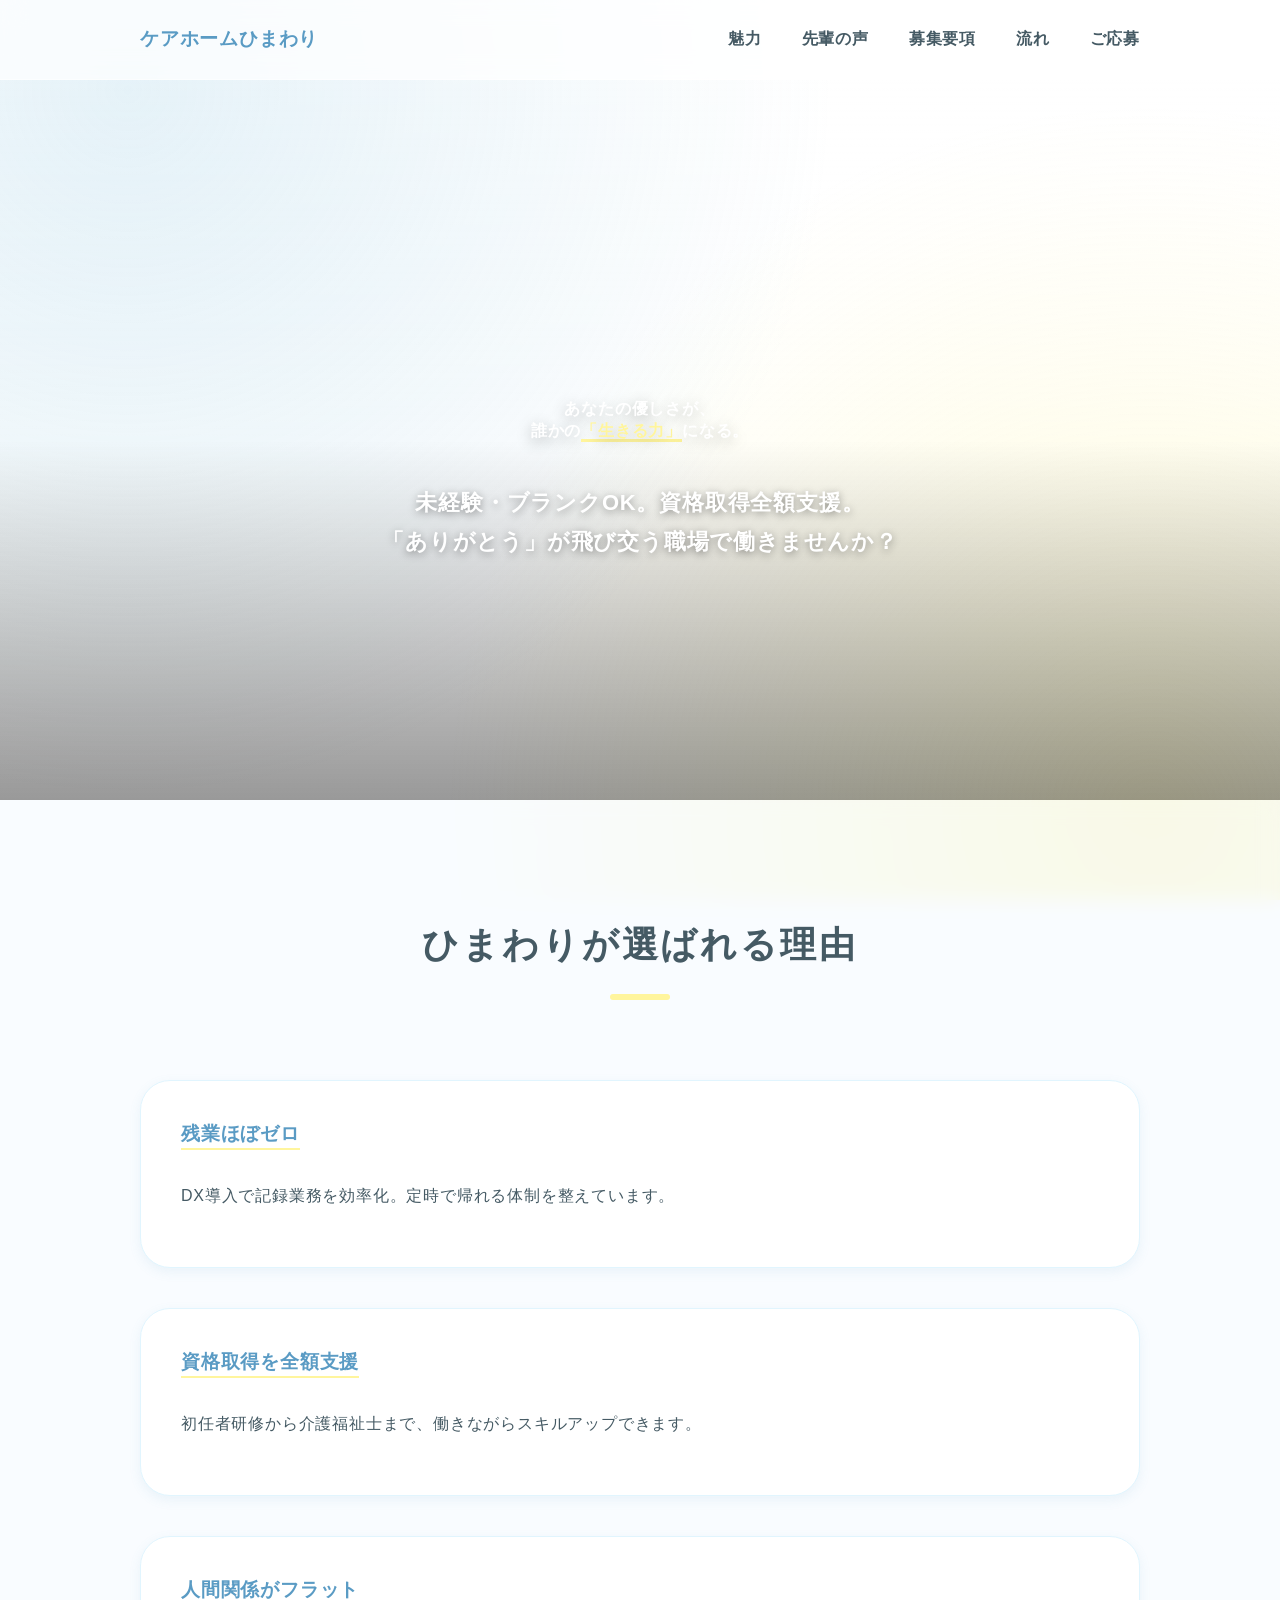
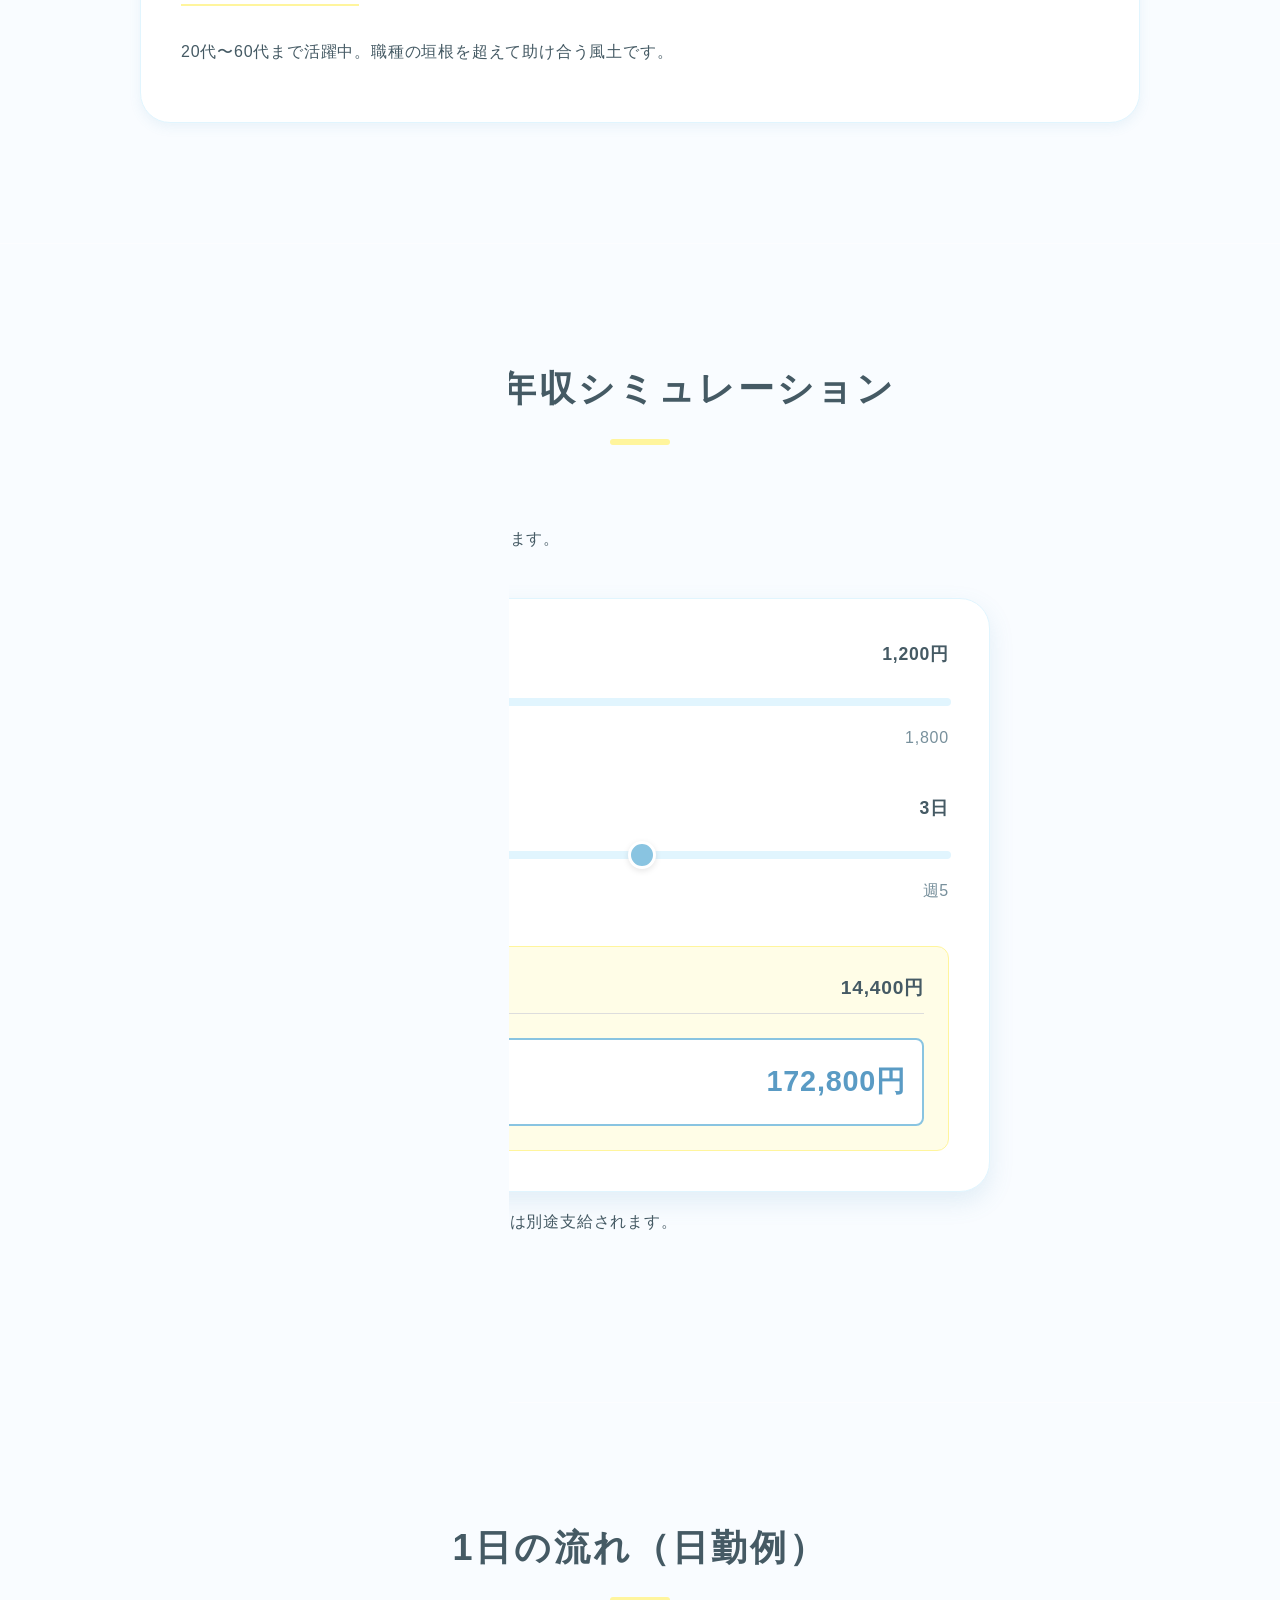
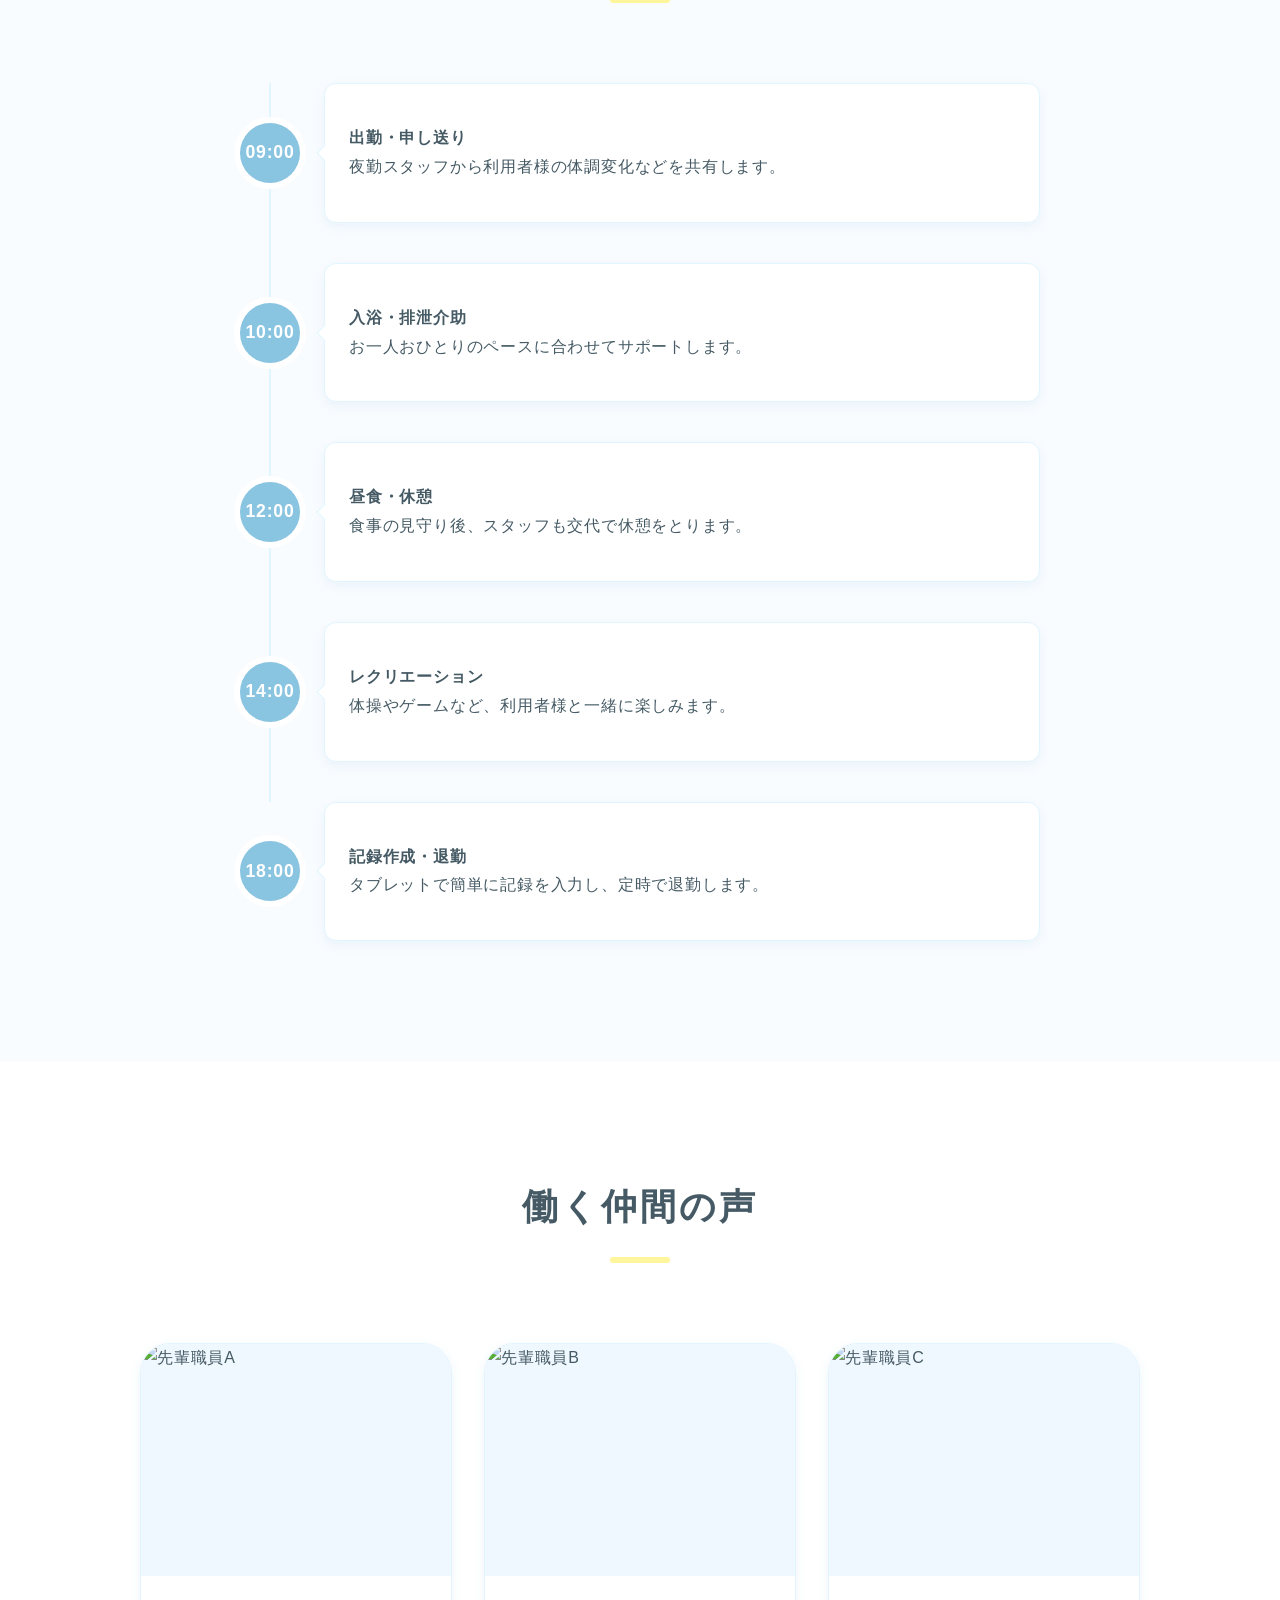
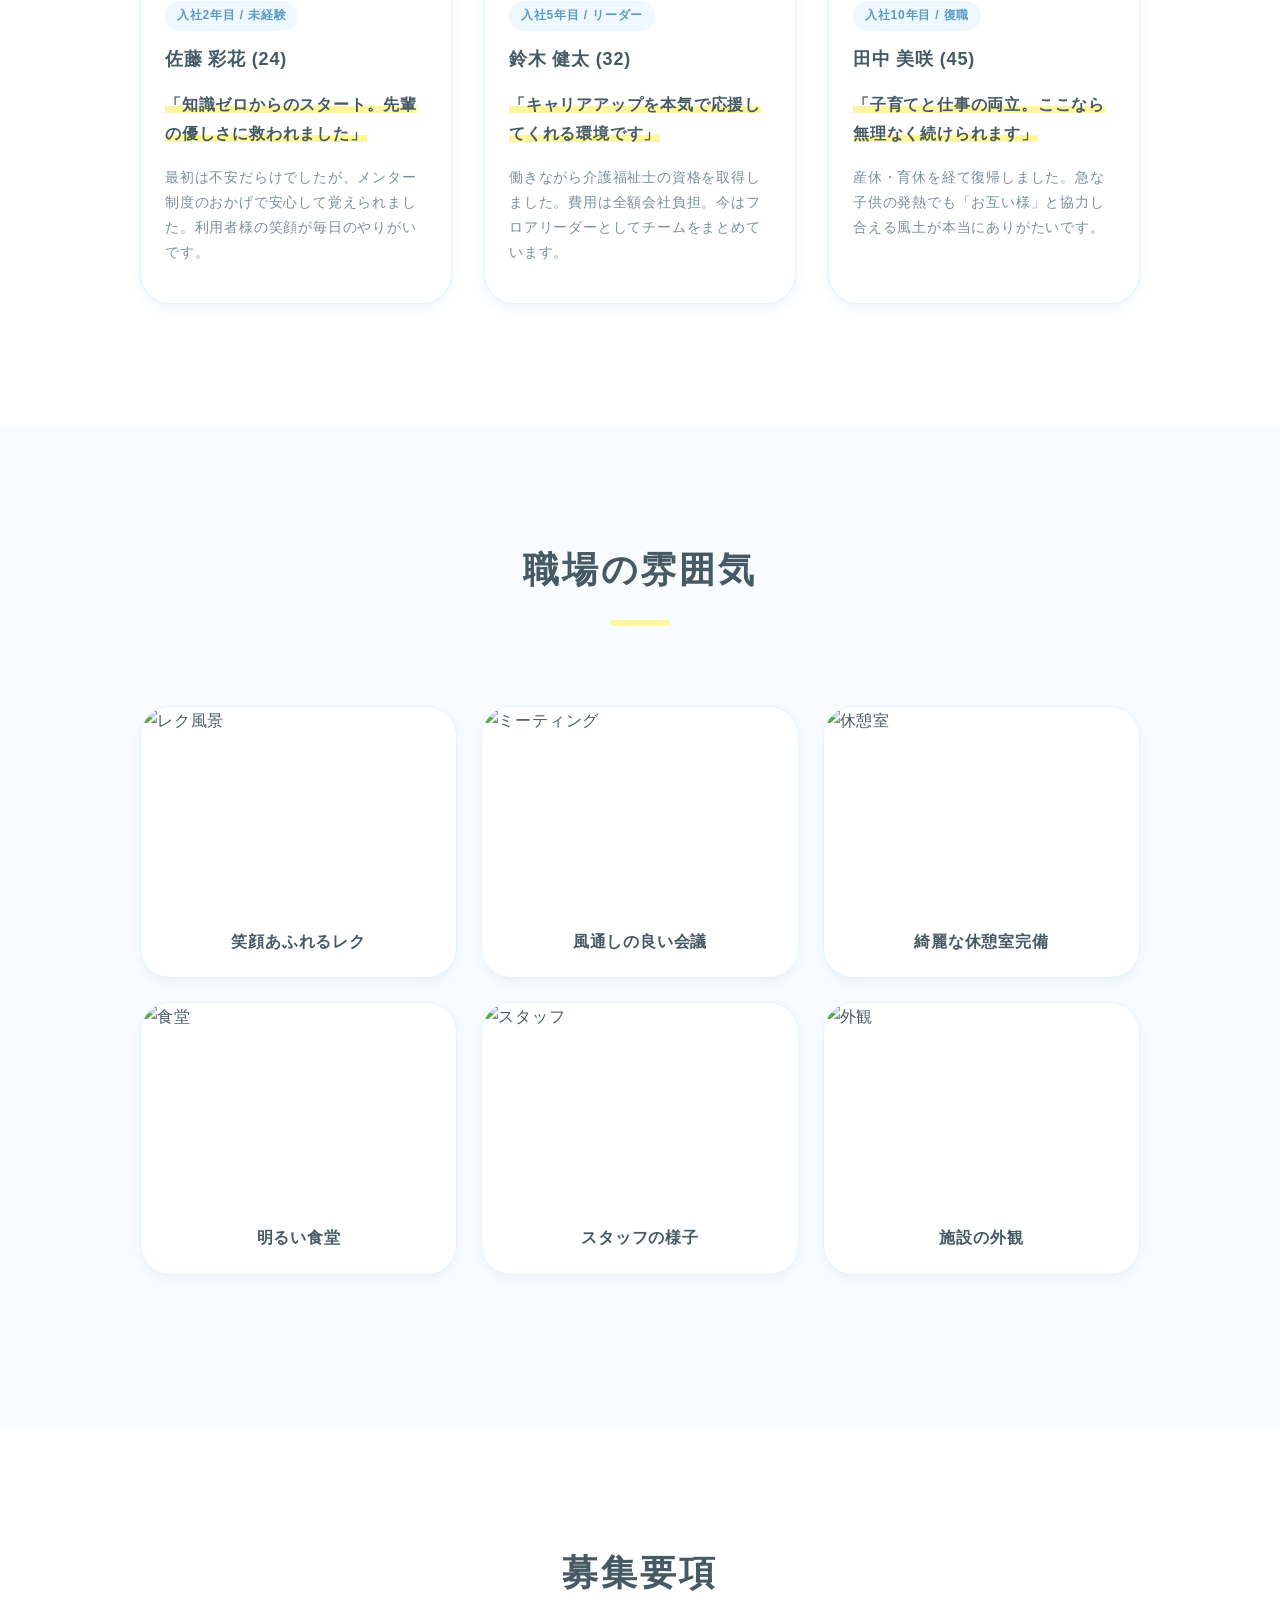
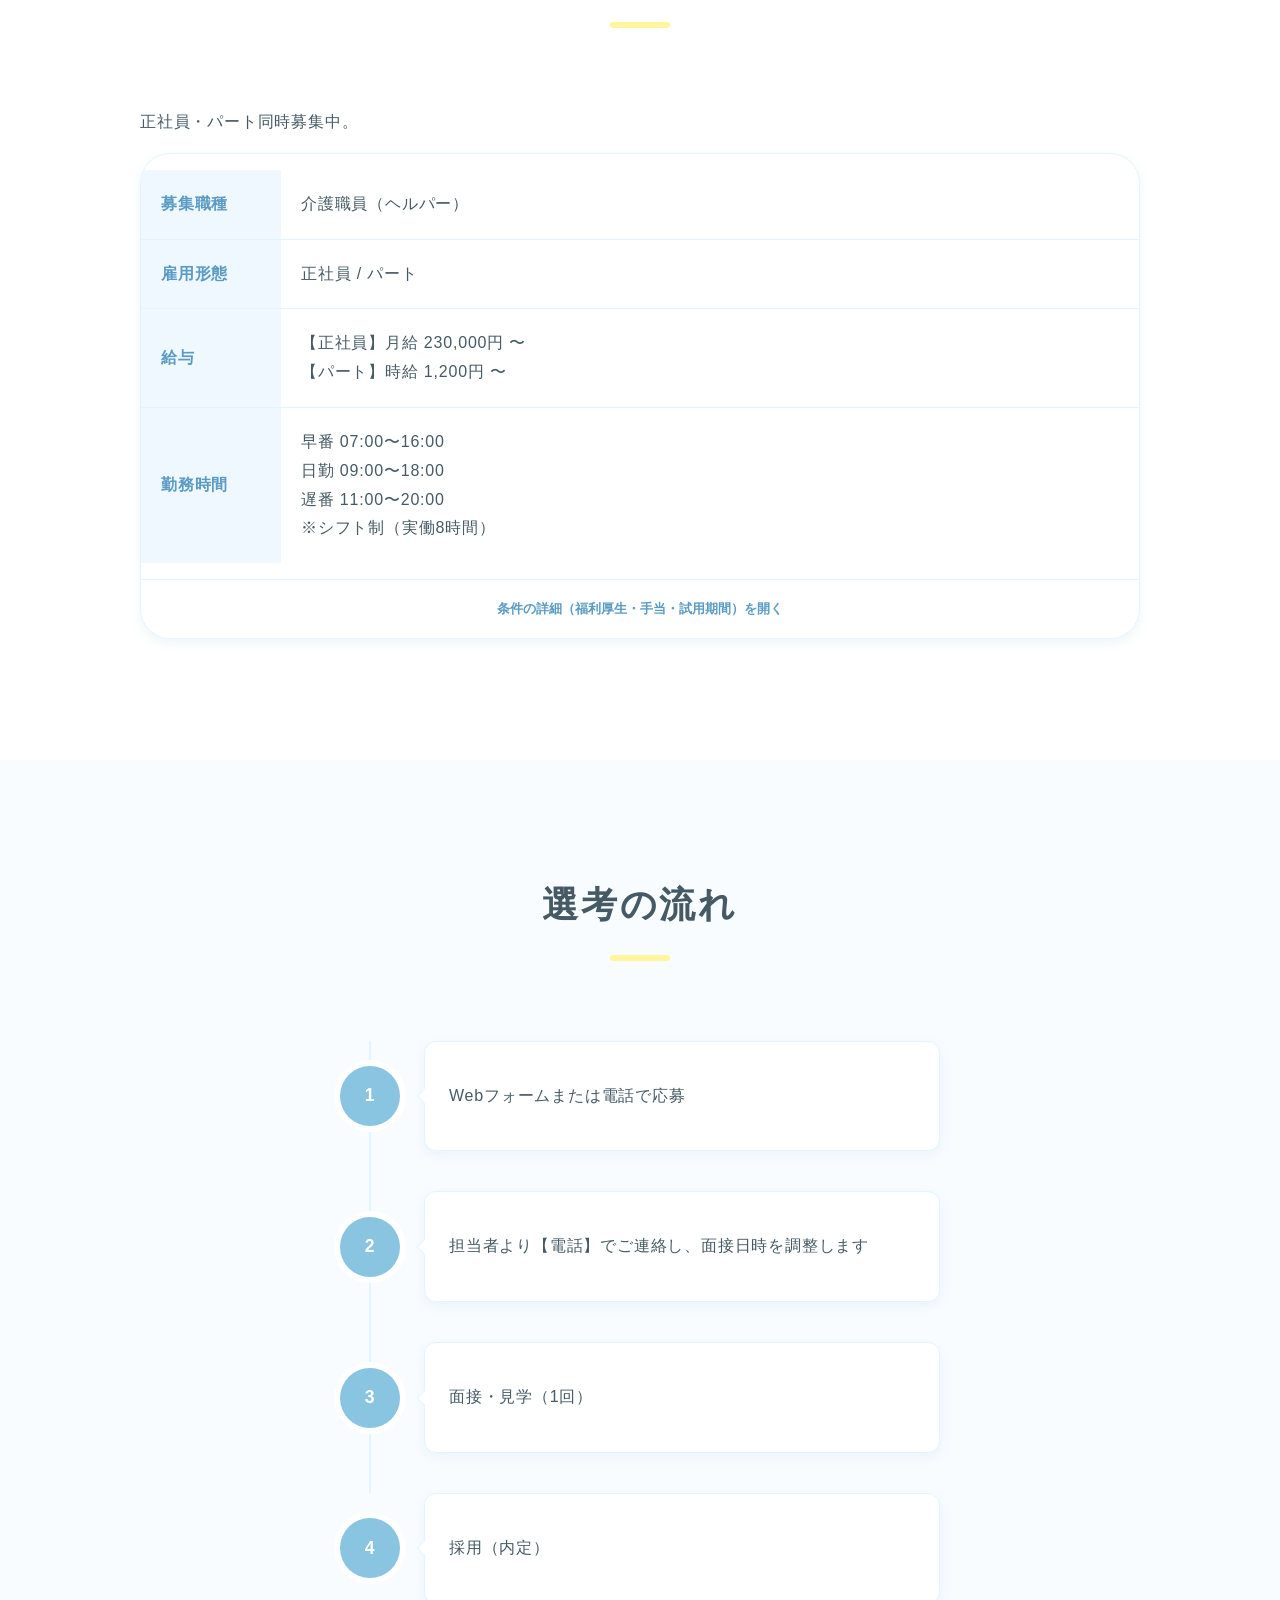
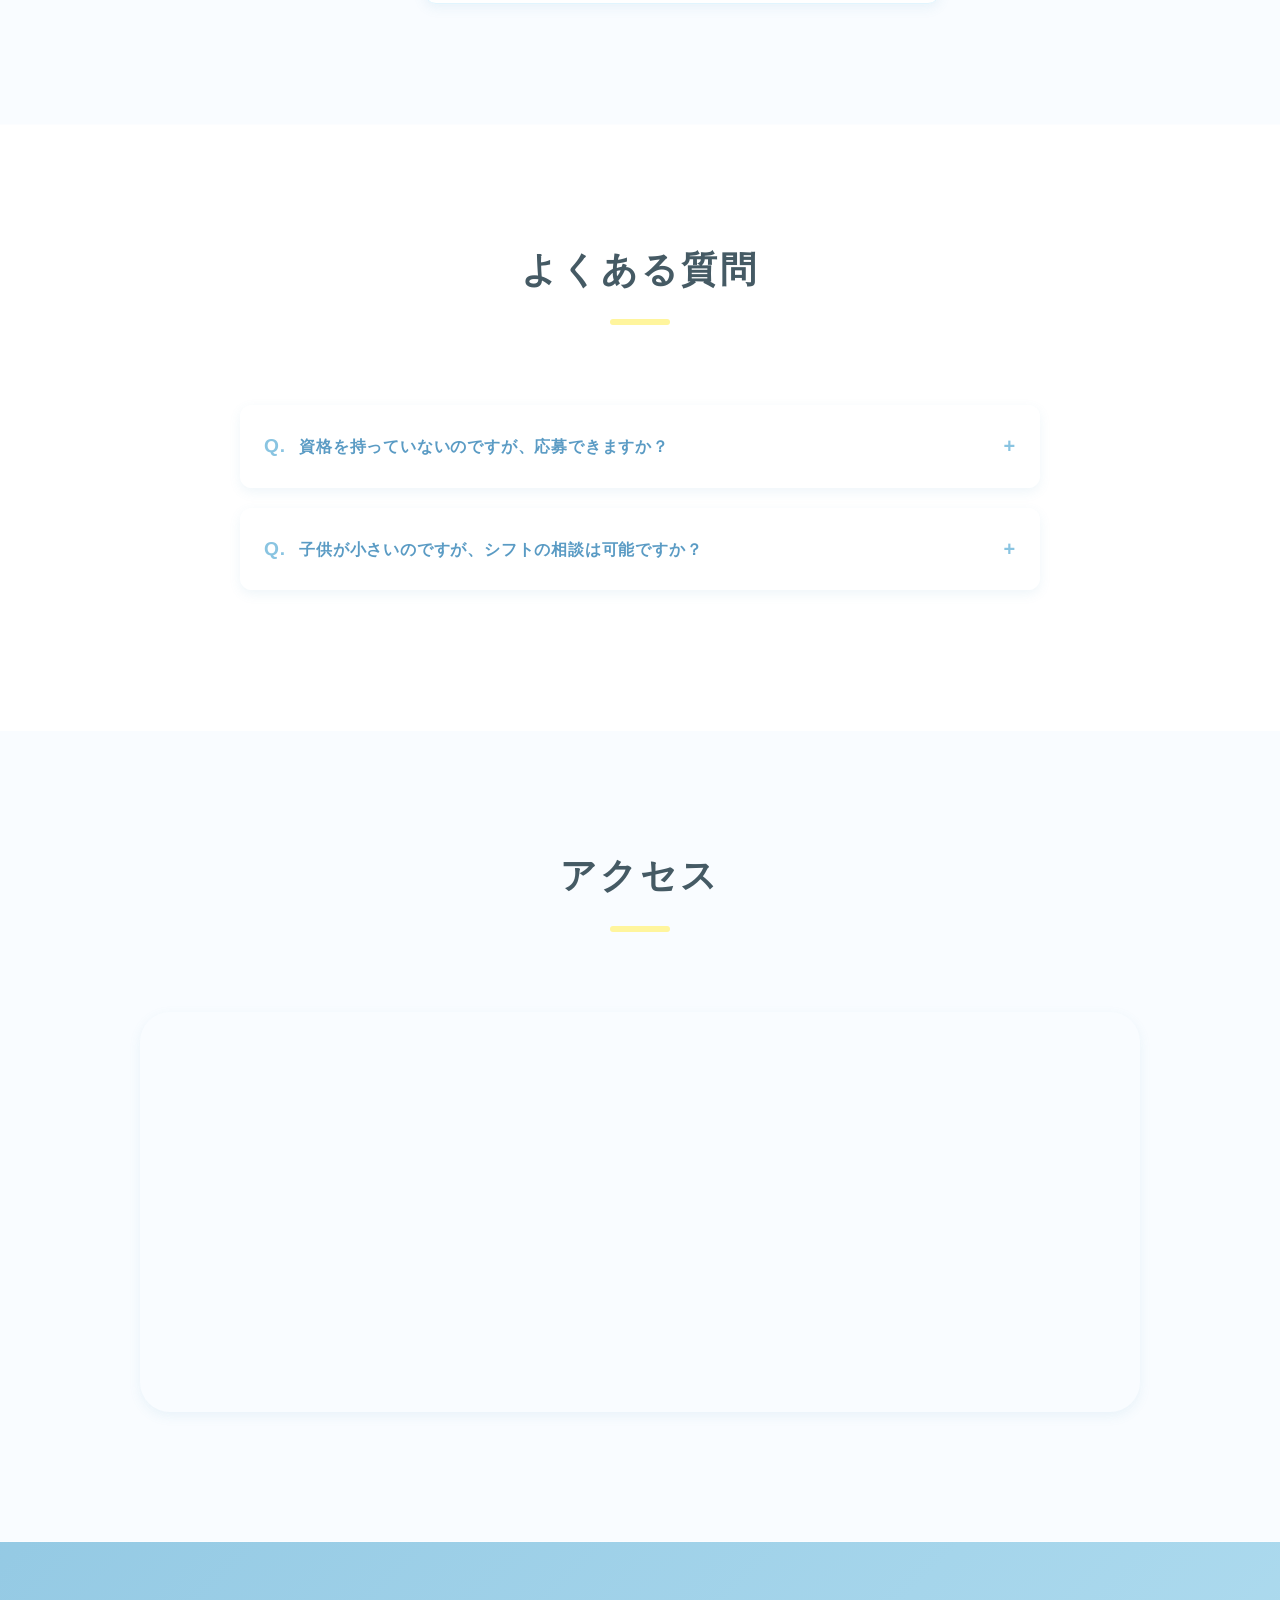
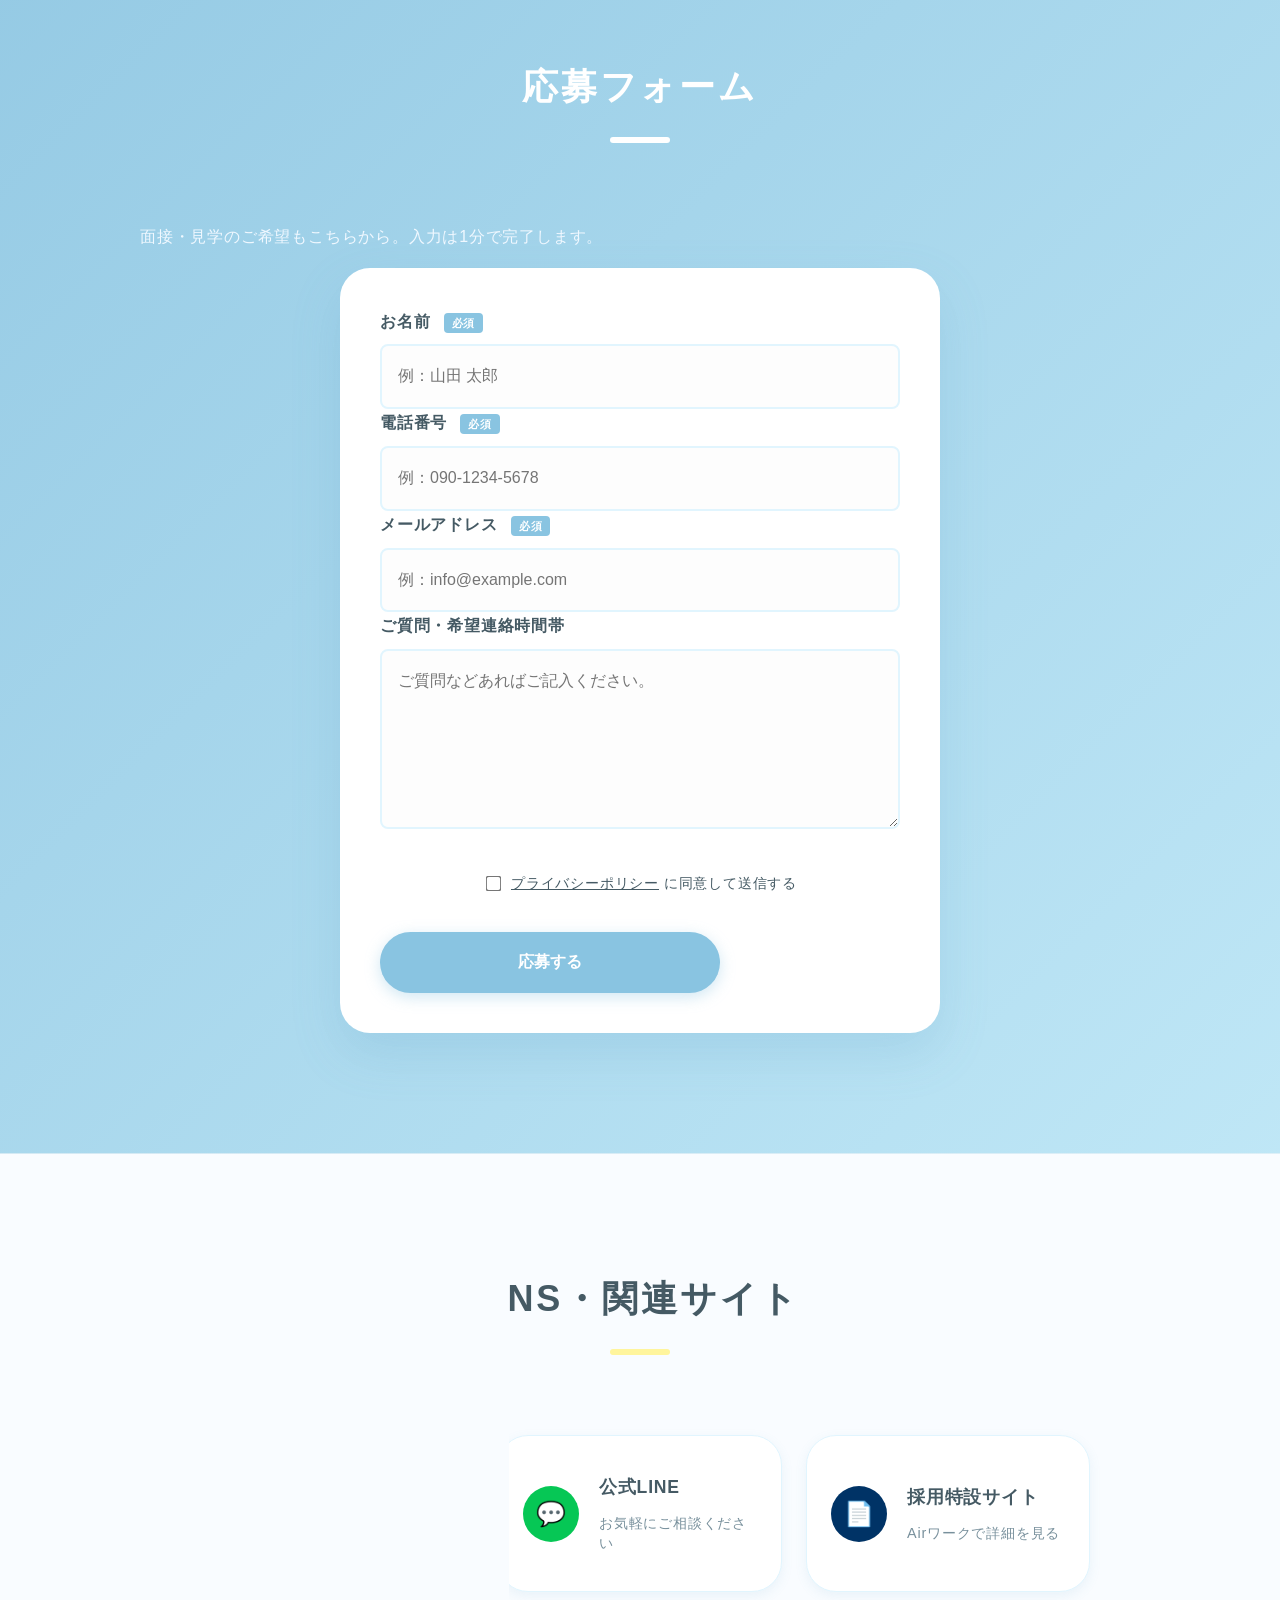
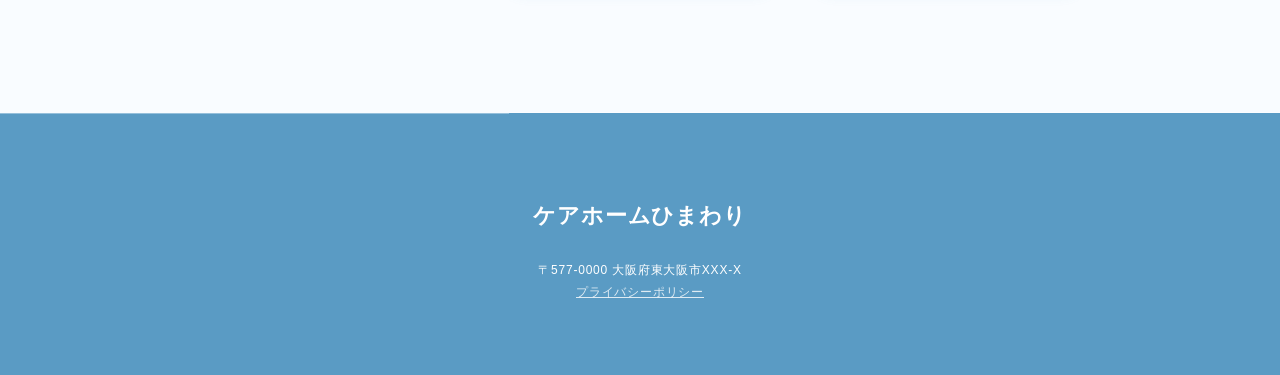
==== commit fe080109: "chore: update copy" ====
--- a/index.base.html
+++ b/index.base.html
@@ -28,7 +28,7 @@
     <nav class="header__nav" id="global-nav">
       <ul class="nav__list">
         <li><a href="#appeal" data-event="nav_appeal">魅力</a></li>
-        <li><a href="#v-sim-income" data-event="nav_sim">給与計算</a></li>
+        <li><a href="#interview" data-event="nav_interview">先輩の声</a></li>
         <li><a href="#job-spec" data-event="nav_job">募集要項</a></li>
         <li><a href="#apply-flow" data-event="nav_flow">流れ</a></li>
         <li><a href="#contact" data-event="nav_contact">ご応募</a></li>
@@ -39,30 +39,18 @@
 
 <main id="main">
 
-<section class="hero module-wrapper">
-   <div class="hero__bg" style="background-color: #fcefe3;"></div>
+<section class="hero">
+   <div class="hero__bg-image"></div>
+   <div class="hero__overlay"></div>
   <div class="container hero__inner">
     <h1 class="hero__title">
-      【 東大阪 】あなたの優しさが、<br>
-      誰かの「生きる力」になる。
+      あなたの優しさが、<br>
+      誰かの<span class="hero__highlight">「生きる力」</span>になる。
     </h1>
-    <p class="hero__text">未経験・ブランクOK。資格取得全額支援。<br>「ありがとう」が飛び交う職場で働きませんか？</p>
-
-    <div class="hero__cta">
-      <a href="#contact" class="btn btn--main" data-event="cta_hero_apply">まずは見学・面談に申し込む</a>
-      <a href="tel:06-1234-5678" class="btn btn--sub" data-event="cta_hero_tel">
-        電話で質問（06-1234-5678）
-      </a>
-    </div>
-  </div>
-</section>
-
-<section class="cta cta--top module-wrapper">
-  <div class="container cta__inner">
-    <p class="cta__headline">【 2月入社：残り採用枠 <strong>2名</strong> です 】</p>
-    <div class="cta__buttons">
-      <a href="#contact" class="btn btn--main" data-event="cta_top_apply">かんたん1分で応募する</a>
-    </div>
+    <p class="hero__text">
+      未経験・ブランクOK。資格取得全額支援。<br>
+      「ありがとう」が飛び交う職場で働きませんか？
+    </p>
   </div>
 </section>
 
@@ -149,42 +137,111 @@
 
 <section class="module-wrapper">
   <div class="container section__inner">
+    <h2 class="section__title">1日の流れ（日勤例）</h2>
+    <div class="applyFlow__steps" style="max-width:800px;">
+      <div class="applyFlow__step">
+        <div class="applyFlow__num">09:00</div>
+        <div class="applyFlow__body">
+          <p class="applyFlow__text"><strong>出勤・申し送り</strong><br>夜勤スタッフから利用者様の体調変化などを共有します。</p>
+        </div>
+      </div>
+      <div class="applyFlow__step">
+        <div class="applyFlow__num">10:00</div>
+        <div class="applyFlow__body">
+          <p class="applyFlow__text"><strong>入浴・排泄介助</strong><br>お一人おひとりのペースに合わせてサポートします。</p>
+        </div>
+      </div>
+      <div class="applyFlow__step">
+        <div class="applyFlow__num">12:00</div>
+        <div class="applyFlow__body">
+          <p class="applyFlow__text"><strong>昼食・休憩</strong><br>食事の見守り後、スタッフも交代で休憩をとります。</p>
+        </div>
+      </div>
+      <div class="applyFlow__step">
+        <div class="applyFlow__num">14:00</div>
+        <div class="applyFlow__body">
+          <p class="applyFlow__text"><strong>レクリエーション</strong><br>体操やゲームなど、利用者様と一緒に楽しみます。</p>
+        </div>
+      </div>
+      <div class="applyFlow__step">
+        <div class="applyFlow__num">18:00</div>
+        <div class="applyFlow__body">
+          <p class="applyFlow__text"><strong>記録作成・退勤</strong><br>タブレットで簡単に記録を入力し、定時で退勤します。</p>
+        </div>
+      </div>
+    </div>
+  </div>
+</section>
+
+<section id="interview" class="module-wrapper">
+  <div class="container section__inner">
+    <h2 class="section__title">働く仲間の声</h2>
+    <div class="interview__list">
+      <article class="interview-card">
+        <img src="https://images.unsplash.com/photo-1544005313-94ddf0286df2?auto=format&fit=crop&w=400&q=80" alt="先輩職員A" class="interview-card__img" loading="lazy">
+        <div class="interview-card__body">
+          <span class="interview-card__role">入社2年目 / 未経験</span>
+          <span class="interview-card__name">佐藤 彩花 (24)</span>
+          <p class="interview-card__catch">「知識ゼロからのスタート。先輩の優しさに救われました」</p>
+          <p class="interview-card__text">
+            最初は不安だらけでしたが、メンター制度のおかげで安心して覚えられました。利用者様の笑顔が毎日のやりがいです。
+          </p>
+        </div>
+      </article>
+
+      <article class="interview-card">
+        <img src="https://images.unsplash.com/photo-1556157382-97eda2d62296?auto=format&fit=crop&w=400&q=80" alt="先輩職員B" class="interview-card__img" loading="lazy">
+        <div class="interview-card__body">
+          <span class="interview-card__role">入社5年目 / リーダー</span>
+          <span class="interview-card__name">鈴木 健太 (32)</span>
+          <p class="interview-card__catch">「キャリアアップを本気で応援してくれる環境です」</p>
+          <p class="interview-card__text">
+            働きながら介護福祉士の資格を取得しました。費用は全額会社負担。今はフロアリーダーとしてチームをまとめています。
+          </p>
+        </div>
+      </article>
+
+      <article class="interview-card">
+        <img src="https://images.unsplash.com/photo-1573496359142-b8d87734a5a2?auto=format&fit=crop&w=400&q=80" alt="先輩職員C" class="interview-card__img" loading="lazy">
+        <div class="interview-card__body">
+          <span class="interview-card__role">入社10年目 / 復職</span>
+          <span class="interview-card__name">田中 美咲 (45)</span>
+          <p class="interview-card__catch">「子育てと仕事の両立。ここなら無理なく続けられます」</p>
+          <p class="interview-card__text">
+            産休・育休を経て復帰しました。急な子供の発熱でも「お互い様」と協力し合える風土が本当にありがたいです。
+          </p>
+        </div>
+      </article>
+    </div>
+  </div>
+</section>
+
+<section class="module-wrapper">
+  <div class="container section__inner">
     <h2 class="section__title">職場の雰囲気</h2>
     <div class="works__list">
       <article class="work-card">
-        <div style="background:#ddd; height:200px; display:flex; align-items:center; justify-content:center; border-radius:8px;">
-            <span style="color:#888;">[画像: レク風景]</span>
-        </div>
+        <img src="https://images.unsplash.com/photo-1576765608535-5f04d1e3f289?auto=format&fit=crop&w=400&q=80" alt="レク風景" loading="lazy">
         <h3 class="work-card__title">笑顔あふれるレク</h3>
       </article>
       <article class="work-card">
-        <div style="background:#ddd; height:200px; display:flex; align-items:center; justify-content:center; border-radius:8px;">
-            <span style="color:#888;">[画像: ミーティング]</span>
-        </div>
+        <img src="https://images.unsplash.com/photo-1531497865144-82f4f6a2075e?auto=format&fit=crop&w=400&q=80" alt="ミーティング" loading="lazy">
         <h3 class="work-card__title">風通しの良い会議</h3>
       </article>
       <article class="work-card">
-        <div style="background:#ddd; height:200px; display:flex; align-items:center; justify-content:center; border-radius:8px;">
-             <span style="color:#888;">[画像: 休憩室]</span>
-        </div>
+        <img src="https://images.unsplash.com/photo-1497366216548-37526070297c?auto=format&fit=crop&w=400&q=80" alt="休憩室" loading="lazy">
         <h3 class="work-card__title">綺麗な休憩室完備</h3>
       </article>
       <article class="work-card">
-        <div style="background:#ddd; height:200px; display:flex; align-items:center; justify-content:center; border-radius:8px;">
-             <span style="color:#888;">[画像: 食堂]</span>
-        </div>
+        <img src="https://images.unsplash.com/photo-1517248135467-4c7edcad34c4?auto=format&fit=crop&w=400&q=80" alt="食堂" loading="lazy">
         <h3 class="work-card__title">明るい食堂</h3>
       </article>
       <article class="work-card">
-        <div style="background:#ddd; height:200px; display:flex; align-items:center; justify-content:center; border-radius:8px;">
-             <span style="color:#888;">[画像: スタッフ]</span>
-        </div>
+        <img src="https://images.unsplash.com/photo-1559839734-2b71ea197ec2?auto=format&fit=crop&w=400&q=80" alt="スタッフ" loading="lazy">
         <h3 class="work-card__title">スタッフの様子</h3>
       </article>
       <article class="work-card">
-        <div style="background:#ddd; height:200px; display:flex; align-items:center; justify-content:center; border-radius:8px;">
-             <span style="color:#888;">[画像: 外観]</span>
-        </div>
+        <img src="https://images.unsplash.com/photo-1560518883-ce09059eeffa?auto=format&fit=crop&w=400&q=80" alt="外観" loading="lazy">
         <h3 class="work-card__title">施設の外観</h3>
       </article>
     </div>
@@ -309,7 +366,7 @@
   <div class="container section__inner">
     <h2 class="section__title">アクセス</h2>
     <div class="access__map">
-      <iframe src="https://maps.google.com/maps?q=Osaka&t=&z=13&ie=UTF8&iwloc=&output=embed" width="100%" height="400" style="border:0; filter:grayscale(20%); border-radius:8px;" allowfullscreen loading="lazy"></iframe>
+      <iframe src="https://maps.google.com/maps?q=Osaka&t=&z=13&ie=UTF8&iwloc=&output=embed" width="100%" height="400" style="border:0;" allowfullscreen loading="lazy"></iframe>
     </div>
   </div>
 </section>
@@ -361,11 +418,31 @@
   </div>
 </section>
 
-<section class="cta cta--bottom module-wrapper">
-  <div class="container cta__inner">
-    <div class="cta__buttons">
-      <a href="#contact" class="btn btn--main" data-event="cta_bottom_apply">今すぐ応募する</a>
-      <a href="tel:06-1234-5678" class="btn btn--sub" data-event="cta_bottom_tel">電話で相談する</a>
+<section id="sns-links" class="module-wrapper">
+  <div class="container section__inner">
+    <h2 class="section__title">SNS・関連サイト</h2>
+    <div class="sns__list">
+      <a href="#" class="sns__item" target="_blank">
+        <div class="sns__icon" style="background:#E1306C; color:#fff;">📷</div>
+        <div class="sns__info">
+          <p class="sns__name">公式Instagram</p>
+          <p class="sns__desc">職場の日常を発信中</p>
+        </div>
+      </a>
+      <a href="#" class="sns__item" target="_blank">
+        <div class="sns__icon" style="background:#06C755; color:#fff;">💬</div>
+        <div class="sns__info">
+          <p class="sns__name">公式LINE</p>
+          <p class="sns__desc">お気軽にご相談ください</p>
+        </div>
+      </a>
+      <a href="#" class="sns__item" target="_blank">
+        <div class="sns__icon" style="background:#003366; color:#fff;">📄</div>
+        <div class="sns__info">
+          <p class="sns__name">採用特設サイト</p>
+          <p class="sns__desc">Airワークで詳細を見る</p>
+        </div>
+      </a>
     </div>
   </div>
 </section>
@@ -394,6 +471,10 @@
 <script src="script.base.js"></script>
 
 <!-- VARIANTS:START -->
+
+
+
 <!-- VARIANTS:END -->
+
 </body>
 </html>
--- a/tokens.css
+++ b/tokens.css
@@ -1,25 +1,50 @@
 :root {
-  --color-main: #e63946;
-  --color-accent: #457b9d;
-  --color-bg: #c3c9d2;
-  --color-surface: #f7f7f7;
-  --color-text: #111111;
-  --color-muted: #666666;
+  /* Main: 爽やかな空色 */
+  --color-main: #89c4e1;
+  /* Main Light */
+  --color-main-light: #b8e4f5;
+  /* Main Dark */
+  --color-main-dark: #5a9bc4;
 
-  --font-base: clamp(14px, 2vw, 16px);
-  --font-lg: clamp(18px, 2.5vw, 24px);
-  --font-xl: clamp(22px, 3vw, 32px);
+  /* Accent: 優しい光の黄色 */
+  --color-accent: #fff59d; 
+  --color-accent-strong: #fdd835;
 
+  /* Backgrounds */
+  --color-bg: #ffffff;
+  --color-surface: #f0f8ff;
+  --color-surface-alt: #fffde7;
+
+  /* Texts */
+  --color-text: #455a64;
+  --color-text-light: #78909c;
+  --color-text-white: #ffffff;
+
+  /* Borders */
+  --color-border: #e1f5fe;
+
+  /* Typography */
+  --font-family-base: "Helvetica Neue", Arial, "Hiragino Kaku Gothic ProN", "Hiragino Sans", Meiryo, sans-serif;
+  --font-base: 16px;
+  --font-lg: clamp(18px, 2.5vw, 22px);
+  --font-xl: clamp(24px, 4vw, 36px);
+  
+  /* Spacing */
   --space-xs: 8px;
   --space-sm: 16px;
-  --space-md: 24px;
-  --space-lg: 32px;
-  --space-xl: 48px;
-  --space-section: 72px;
+  --space-md: 40px;
+  --space-lg: 80px;
+  --space-section: 120px;
 
-  --radius: 8px;
+  --container-width: 1080px;
+  
+  --radius: 12px;
+  --radius-lg: 30px;
+  
+  /* Effects */
+  --shadow-sm: 0 4px 12px rgba(90, 155, 196, 0.1);
+  --shadow-md: 0 10px 24px rgba(90, 155, 196, 0.15);
+  --shadow-lg: 0 20px 50px rgba(90, 155, 196, 0.2);
 
-  --shadow: 0 6px 20px rgba(0,0,0,0.08);
-
-  --container: 1080px;
-}
+  --transition: all 0.3s cubic-bezier(0.25, 1, 0.5, 1);
+}
--- a/layout.css
+++ b/layout.css
@@ -5,13 +5,24 @@
   color: var(--color-text);
   font-size: var(--font-base);
   line-height: 1.8;
-  letter-spacing: 0.04em;
+  letter-spacing: 0.05em;
   -webkit-font-smoothing: antialiased;
-  /* 隙間をなくすためBodyの余白はゼロに */
   padding-bottom: 0;
-  /* 横スクロール絶対阻止 */
   overflow-x: hidden;
   width: 100%;
+  position: relative;
+}
+
+/* 背景のオーブをより濃く、はっきりと */
+body::before {
+  content: "";
+  position: fixed;
+  top: 0; left: 0; width: 100%; height: 100%;
+  background: 
+    radial-gradient(circle at 10% 10%, rgba(137, 196, 225, 0.3) 0%, transparent 50%),
+    radial-gradient(circle at 90% 90%, rgba(255, 245, 157, 0.4) 0%, transparent 50%);
+  z-index: -1;
+  pointer-events: none;
 }
 
 .container {
@@ -21,18 +32,27 @@
   box-sizing: border-box;
 }
 
+/* セクションの透明度を上げて、背景をより透かす */
 .module-wrapper {
   padding-block: var(--space-section);
+  background-color: rgba(255, 255, 255, 0.4); /* 透明度アップ */
+  backdrop-filter: blur(10px);
+  border-bottom: 1px solid rgba(255,255,255,0.6);
 }
 
 .module-wrapper:nth-of-type(even) {
-  background-color: var(--color-surface-alt);
-}
+  background-color: rgba(240, 248, 255, 0.4); /* 透明度アップ */
+}
+
 .module-contact {
-  background-color: var(--color-surface) !important;
-}
-
-/* ===== Typography ===== */
+  background: linear-gradient(135deg, rgba(137, 196, 225, 0.9), rgba(184, 228, 245, 0.9)) !important;
+  color: #fff;
+}
+.module-contact .section__title { color: #fff; }
+.module-contact .section__title::after { background-color: #fff; }
+.module-contact .contact__note { color: #f0f8ff; }
+
+/* Typography */
 h1, h2, h3 {
   margin: 0;
   line-height: 1.4;
@@ -47,71 +67,71 @@
   position: relative;
   display: block;
   width: 100%;
+  letter-spacing: 0.08em;
 }
 
 .section__title::after {
   content: "";
   display: block;
   width: 60px;
-  height: 3px;
-  background-color: var(--color-main);
-  margin: var(--space-sm) auto 0;
-}
-
-/* ===== Buttons ===== */
+  height: 6px;
+  background-color: var(--color-accent);
+  margin: 24px auto 0;
+  border-radius: 10px;
+}
+
+/* Buttons */
 .btn {
   display: inline-flex;
   justify-content: center;
   align-items: center;
-  padding: 16px 32px;
-  border-radius: 50px;
+  padding: 20px 48px;
+  border-radius: 100px;
   font-weight: 700;
   text-decoration: none;
   transition: var(--transition);
-  box-shadow: var(--shadow-sm);
   font-size: 1rem;
   width: 100%;
-  max-width: 360px;
+  max-width: 340px;
   margin: 0 auto;
   cursor: pointer;
   box-sizing: border-box;
 }
 
 .btn:hover {
-  transform: translateY(-2px);
+  transform: translateY(-4px);
   box-shadow: var(--shadow-md);
-}
-
-.btn:active {
-  transform: translateY(0);
 }
 
 .btn--main {
   background-color: var(--color-main);
   color: #fff;
+  border: none;
+  box-shadow: 0 4px 15px rgba(137, 196, 225, 0.4);
 }
 .btn--main:hover {
-  background-color: var(--color-main-light);
+  background-color: var(--color-main-dark);
 }
 
 .btn--sub {
   background-color: #fff;
-  color: var(--color-main);
+  color: var(--color-main-dark);
   border: 2px solid var(--color-main);
+  box-shadow: var(--shadow-sm);
 }
 .btn--sub:hover {
-  background-color: var(--color-surface-alt);
-}
-
-/* ===== Header ===== */
+  background-color: var(--color-surface);
+}
+
+/* Header */
 .header {
-  background: rgba(255, 255, 255, 0.95);
-  backdrop-filter: blur(10px);
-  border-bottom: 1px solid var(--color-border);
+  background: rgba(255, 255, 255, 0.8);
+  backdrop-filter: blur(12px);
+  border-bottom: 1px solid rgba(255, 255, 255, 0.5);
   position: sticky;
   top: 0;
   z-index: 1000;
-  height: 60px;
+  height: 80px;
   display: flex;
   align-items: center;
 }
@@ -124,47 +144,41 @@
 }
 
 .header__logo {
-  font-size: 1.1rem;
-  font-weight: bold;
-  color: var(--color-text);
+  font-size: 1.2rem;
+  font-weight: 800;
+  color: var(--color-main-dark);
 }
 
 .header__toggle {
-  font-size: 24px;
+  font-size: 28px;
   padding: 8px;
-  color: var(--color-text);
-}
-
-/* SP Nav */
+  color: var(--color-main-dark);
+}
+
 .header__nav {
   position: fixed;
-  top: 60px;
+  top: 80px;
   left: 0;
   width: 100%;
-  height: calc(100vh - 60px);
-  background: var(--color-bg);
+  height: calc(100vh - 80px);
+  background: rgba(255, 255, 255, 0.9);
   padding: var(--space-md);
   transform: translateX(100%);
   transition: transform 0.3s ease;
   overflow-y: auto;
 }
-.header__nav.is-open {
-  transform: translateX(0);
-}
-
-.nav__list li {
-  border-bottom: 1px solid var(--color-border);
-}
+.header__nav.is-open { transform: translateX(0); }
+
+.nav__list li { border-bottom: 1px solid #fff; }
 .nav__list a {
   display: block;
-  padding: 16px 0;
-  font-weight: bold;
-  color: var(--color-text);
-}
-
-/* PC Nav */
+  padding: 24px 0;
+  font-weight: 700;
+  color: var(--color-text);
+  font-size: 1.1rem;
+}
+
 @media (min-width: 768px) {
-  .header { height: 70px; }
   .header__toggle { display: none; }
   .header__nav {
     position: static;
@@ -175,577 +189,675 @@
     padding: 0;
     overflow: visible;
   }
-  .nav__list {
-    display: flex;
-    gap: var(--space-md);
-  }
+  .nav__list { display: flex; gap: 40px; }
   .nav__list li { border: none; }
   .nav__list a {
     padding: 8px 0;
-    font-size: 0.95rem;
+    font-size: 1rem;
+    font-weight: 700;
+    position: relative;
   }
-}
-
-/* ===== Hero ===== */
+  .nav__list a::after {
+    content: "";
+    position: absolute;
+    bottom: 4px;
+    left: 0;
+    width: 100%;
+    height: 8px;
+    background: var(--color-main-light);
+    z-index: -1;
+    opacity: 0;
+    transition: opacity 0.3s;
+    border-radius: 4px;
+  }
+  .nav__list a:hover::after { opacity: 0.6; }
+}
+
+/* Hero */
 .hero {
   position: relative;
-  padding-block: var(--space-xl) var(--space-section);
+  min-height: 80vh;
+  display: flex;
+  align-items: center;
+  justify-content: center;
   text-align: center;
-  background-color: var(--color-surface-alt);
+  color: #fff;
   overflow: hidden;
-}
-
-.hero__bg {
+  background-color: transparent;
+  padding-top: 80px;
+}
+
+.hero__bg-image {
   position: absolute;
   inset: 0;
-  opacity: 0.5;
-  background-image: radial-gradient(circle at 50% 50%, #ffffff 0%, transparent 80%);
+  background-image: url('https://images.unsplash.com/photo-1576091160550-217358c7be61?auto=format&fit=crop&w=1920&q=80');
+  background-size: cover;
+  background-position: center;
   z-index: 0;
+}
+
+.hero__overlay {
+  position: absolute;
+  inset: 0;
+  background: linear-gradient(to bottom, rgba(255,255,255,0.3), rgba(255,255,255,0.1), rgba(0,0,0,0.4));
+  z-index: 1;
 }
 
 .hero__inner {
   position: relative;
-  z-index: 1;
-  max-width: 800px;
+  z-index: 2;
+  max-width: 900px;
   margin: 0 auto;
 }
 
 .hero__title {
   font-size: var(--font-2xl);
   margin-bottom: var(--space-md);
-  color: var(--color-text);
+  color: #fff;
+  line-height: 1.4;
+  font-weight: 800;
+  text-shadow: 0 4px 15px rgba(0,0,0,0.3);
+}
+
+.hero__highlight {
+  color: var(--color-accent);
+  border-bottom: 3px solid var(--color-accent);
 }
 
 .hero__text {
   font-size: var(--font-lg);
-  margin-bottom: var(--space-lg);
+  margin-bottom: 0;
+  color: #fff;
+  text-shadow: 0 2px 8px rgba(0,0,0,0.4);
+  font-weight: bold;
+}
+
+/* Appeal */
+.appeal__list {
+  display: flex;
+  flex-direction: column;
+  gap: 60px;
+}
+.appeal__item {
+  display: flex;
+  flex-direction: column;
+  align-items: center;
+  gap: 32px;
+}
+.appeal__img {
+  width: 100%;
+  max-width: 500px;
+  border-radius: var(--radius-lg);
+  overflow: hidden;
+  box-shadow: var(--shadow-md);
+}
+.appeal__img img {
+  width: 100%;
+  height: auto;
+  display: block;
+}
+.appeal__content {
+  flex: 1;
+  text-align: left;
+  max-width: 500px;
+}
+.appeal__head {
+  font-size: 1.5rem;
+  color: var(--color-main-dark);
+  margin-bottom: 16px;
+  line-height: 1.4;
+  border-bottom: 4px solid var(--color-accent);
+  display: inline-block;
+  padding-bottom: 4px;
+}
+.appeal__desc {
+  font-size: 1rem;
+  line-height: 1.8;
+  color: var(--color-text);
+}
+@media (min-width: 768px) {
+  .appeal__item {
+    flex-direction: row;
+    justify-content: space-between;
+    gap: 60px;
+  }
+  .appeal__item--reverse {
+    flex-direction: row-reverse;
+  }
+}
+
+/* Works */
+.works__list {
+  display: flex;
+  gap: 24px;
+  overflow-x: auto;
+  padding-bottom: 32px;
+  scroll-snap-type: x mandatory;
+  -webkit-overflow-scrolling: touch;
+}
+.work-card {
+  flex: 0 0 280px;
+  scroll-snap-align: center;
+  background: #fff;
+  border-radius: var(--radius-lg);
+  overflow: hidden;
+  box-shadow: var(--shadow-sm);
+  border: 1px solid var(--color-border);
+}
+.work-card img, .work-card div {
+  width: 100%;
+  height: 200px;
+  object-fit: cover;
+}
+.work-card__title {
+  padding: 24px;
+  font-weight: 700;
+  font-size: 1rem;
+  margin: 0;
+  text-align: center;
+  color: var(--color-text);
+}
+@media (min-width: 768px) {
+  .works__list { display: grid; grid-template-columns: repeat(3, 1fr); overflow-x: visible; }
+}
+
+/* Interview */
+.interview__list {
+  display: grid;
+  grid-template-columns: repeat(1, 1fr);
+  gap: 32px;
+}
+@media (min-width: 768px) {
+  .interview__list { grid-template-columns: repeat(3, 1fr); }
+}
+.interview-card {
+  background: #fff;
+  border-radius: var(--radius-lg);
+  overflow: hidden;
+  box-shadow: var(--shadow-sm);
+  transition: transform 0.3s;
+  border: 1px solid var(--color-border);
+}
+.interview-card:hover {
+  transform: translateY(-8px);
+  box-shadow: var(--shadow-md);
+}
+.interview-card__img {
+  width: 100%;
+  aspect-ratio: 4/3;
+  object-fit: cover;
+  background-color: var(--color-surface);
+}
+.interview-card__body { padding: 24px; }
+.interview-card__role {
+  font-size: 12px;
+  font-weight: 700;
+  color: var(--color-main-dark);
+  background: var(--color-surface);
+  display: inline-block;
+  padding: 4px 12px;
+  border-radius: 100px;
+  margin-bottom: 12px;
+}
+.interview-card__name {
+  font-size: 18px;
+  font-weight: 700;
+  margin-bottom: 16px;
+  display: block;
+}
+.interview-card__catch {
+  font-size: 16px;
+  font-weight: 700;
+  color: var(--color-text);
+  line-height: 1.5;
+  margin-bottom: 16px;
+  background: linear-gradient(transparent 60%, var(--color-accent) 60%);
+  display: inline;
+}
+.interview-card__text {
+  font-size: 14px;
   color: var(--color-text-light);
-}
-
-.hero__cta {
-  display: flex;
-  flex-direction: column;
-  gap: var(--space-sm);
-  align-items: center;
-}
-
-@media (min-width: 768px) {
-  .hero__cta {
-    flex-direction: row;
-    justify-content: center;
-  }
-}
-
-/* ===== CTA Sections ===== */
-.cta {
-  text-align: center;
-}
-
-.cta__inner {
-  background: linear-gradient(135deg, var(--color-main) 0%, #d67d5b 100%);
-  border-radius: var(--radius);
-  padding: var(--space-lg) var(--space-md);
-  color: #fff;
-  box-shadow: 0 10px 30px rgba(189, 93, 56, 0.3);
-  position: relative;
-  overflow: hidden;
-}
-
-.cta__headline {
-  font-size: var(--font-lg);
-  font-weight: bold;
-  margin: 0 0 var(--space-lg);
-  line-height: 1.5;
-  text-shadow: 0 1px 2px rgba(0,0,0,0.1);
-}
-
-.cta__buttons {
-  display: flex;
-  flex-direction: column;
-  gap: 20px;
-  align-items: center;
-}
-
-@media (min-width: 768px) {
-  .cta__buttons {
-    flex-direction: row;
-    justify-content: center;
-    gap: 32px;
-  }
-}
-
-/* メインボタン */
-.cta__buttons .btn--main {
-  background-color: #fff;
-  color: var(--color-main);
-  border: 2px solid #fff;
-  font-weight: 800;
-  box-shadow: 0 4px 12px rgba(0,0,0,0.15);
-}
-.cta__buttons .btn--main::after {
-  content: "▶";
-  font-size: 0.8em;
-  margin-left: 10px;
-}
-
-/* サブボタン */
-.cta__buttons .btn--sub {
-  background: rgba(255, 255, 255, 0.15);
-  border: 1px solid rgba(255, 255, 255, 0.9);
-  color: #fff;
-}
-.cta__buttons .btn--sub::before {
-  content: "📞";
-  margin-right: 8px;
-}
-
-/* ===== Strong (Appeal) ===== */
+  line-height: 1.8;
+  margin-top: 16px;
+}
+
+/* Strong (Education) */
 .strong__list {
   display: grid;
   gap: var(--space-md);
 }
-
 .strong__item {
-  background: var(--color-surface);
-  padding: var(--space-lg) var(--space-md);
+  background: #fff;
+  padding: 40px;
+  border-radius: var(--radius-lg);
+  box-shadow: var(--shadow-sm);
+  border: 1px solid var(--color-border);
+}
+.strong__title {
+  font-size: 1.2rem;
+  color: var(--color-main-dark);
+  margin-bottom: 16px;
+  font-weight: 700;
+  border-bottom: 2px solid var(--color-accent);
+  display: inline-block;
+}
+
+/* FAQ */
+.faq__list { max-width: 800px; margin: 0 auto; }
+.faq__item {
+  margin-bottom: 20px;
+  background: #fff;
   border-radius: var(--radius);
+  overflow: hidden;
   box-shadow: var(--shadow-sm);
-  text-align: center;
-}
-
-.strong__title {
-  font-size: var(--font-lg);
-  color: var(--color-main);
-  margin-bottom: var(--space-sm);
-}
-
-@media (min-width: 768px) {
-  .strong__list {
-    grid-template-columns: repeat(3, 1fr);
-  }
-}
-
-/* ===== Works (Gallery) ===== */
-.works__list {
-  display: flex;
-  gap: var(--space-md);
-  overflow-x: auto;
-  padding-bottom: var(--space-sm);
-  scroll-snap-type: x mandatory;
-  -webkit-overflow-scrolling: touch;
-}
-
-.work-card {
-  flex: 0 0 80%;
-  scroll-snap-align: center;
-  background: var(--color-surface);
-  padding: var(--space-sm);
-  border-radius: var(--radius);
-  box-shadow: var(--shadow-sm);
-}
-
-.work-card img, .work-card div {
-  width: 100%;
-  border-radius: 4px;
-}
-
-.work-card__title {
-  margin-top: var(--space-sm);
-  font-weight: bold;
-}
-
-@media (min-width: 768px) {
-  .works__list {
-    display: grid;
-    grid-template-columns: repeat(3, 1fr);
-    overflow-x: visible;
-    scroll-snap-type: none;
-  }
-}
-
-/* ===== FAQ ===== */
-.faq__list { max-width: 800px; margin: 0 auto; }
-
-.faq__item {
-  margin-bottom: var(--space-sm);
-  border: 1px solid var(--color-border);
-  border-radius: var(--radius);
-  background: var(--color-surface);
-}
-
+}
 .faq__q {
-  padding: var(--space-md);
-  font-weight: bold;
+  padding: 24px;
+  font-weight: 700;
   cursor: pointer;
   position: relative;
-  padding-right: 48px;
+  padding-right: 60px;
+  background: #fff;
+  color: var(--color-main-dark);
+}
+.faq__q::before {
+  content: "Q.";
+  color: var(--color-main);
+  margin-right: 8px;
+  font-size: 1.2em;
 }
 .faq__q::after {
   content: "+";
   position: absolute;
-  right: 20px;
+  right: 24px;
   top: 50%;
   transform: translateY(-50%);
   color: var(--color-main);
   font-size: 20px;
 }
 .faq__item.is-open .faq__q::after { content: "-"; }
-
 .faq__a {
   display: none;
   border-top: 1px solid var(--color-border);
-  background: var(--color-bg);
-  padding: var(--space-md);
+  background: var(--color-surface);
+  padding: 24px;
+  line-height: 1.8;
 }
 .faq__item.is-open .faq__a { display: block; }
 
-/* ===== Access ===== */
+/* Access */
 .access__map iframe {
-  border-radius: var(--radius);
+  border-radius: var(--radius-lg);
   box-shadow: var(--shadow-sm);
-  filter: grayscale(10%);
-}
-
-/* ===== Contact Form ===== */
+  filter: grayscale(0%);
+  border: 4px solid #fff;
+}
+
+/* Contact Form */
 .form {
-  background: var(--color-surface);
-  padding: var(--space-lg) var(--space-md);
-  border-top: 4px solid var(--color-main);
-  border-radius: var(--radius);
+  background: #fff;
+  padding: 40px;
+  border-radius: var(--radius-lg);
+  box-shadow: var(--shadow-lg);
+  max-width: 600px;
+  margin: 0 auto;
+  color: var(--color-text);
+}
+.form__label {
+  display: block;
+  font-weight: 700;
+  margin-bottom: 8px;
+  font-size: 1rem;
+}
+.form__required {
+  background: var(--color-main);
+  color: #fff;
+  font-size: 11px;
+  padding: 4px 8px;
+  border-radius: 4px;
+  margin-left: 8px;
+  font-weight: bold;
+}
+.form__input, .form__textarea {
+  width: 100%;
+  padding: 16px;
+  border: 2px solid var(--color-border);
+  border-radius: 8px;
+  background: #fdfdfd;
+  font-size: 16px;
+  box-sizing: border-box;
+}
+.form__input:focus, .form__textarea:focus {
+  outline: none;
+  border-color: var(--color-main);
+  background: #fff;
+  box-shadow: 0 0 0 4px var(--color-border);
+}
+
+/* SNS Links */
+.sns__list {
+  display: grid;
+  grid-template-columns: repeat(auto-fit, minmax(280px, 1fr));
+  gap: 24px;
+  max-width: 900px;
+  margin: 0 auto;
+}
+.sns__item {
+  display: flex;
+  align-items: center;
+  gap: 20px;
+  background: #fff;
+  padding: 24px;
+  border-radius: var(--radius-lg);
+  border: 1px solid var(--color-border);
+  box-shadow: var(--shadow-sm);
+  text-decoration: none;
+  transition: transform 0.3s, box-shadow 0.3s;
+}
+.sns__item:hover {
+  transform: translateY(-4px);
+  box-shadow: var(--shadow-md);
+  border-color: var(--color-main-light);
+}
+.sns__icon {
+  width: 56px;
+  height: 56px;
+  border-radius: 50%;
+  display: flex;
+  align-items: center;
+  justify-content: center;
+  font-size: 24px;
+  flex-shrink: 0;
+}
+.sns__info {
+  flex: 1;
+}
+.sns__name {
+  font-weight: 700;
+  color: var(--color-text);
+  font-size: 1.1rem;
+  margin-bottom: 4px;
+  line-height: 1.2;
+}
+.sns__desc {
+  font-size: 0.9rem;
+  color: var(--color-text-light);
+  line-height: 1.4;
+}
+
+/* Footer */
+.footer {
+  background: var(--color-main-dark);
+  color: #fff;
+  font-size: 12px;
+  padding: 60px 0;
+  padding-bottom: 120px;
+  text-align: center;
+}
+.footer__logo {
+  color: #fff;
+  font-size: 1.4rem;
+  margin-bottom: 24px;
+  display: block;
+  font-weight: 700;
+}
+.footer a {
+  color: rgba(255,255,255,0.8);
+  text-decoration: underline;
+}
+@media(min-width:768px) {
+  .footer { padding-bottom: 60px; }
+}
+
+/* ===== VARIANTS INTEGRATION ===== */
+
+/* Sim Income */
+.v-sim-income { background-color: rgba(240, 248, 255, 0.4); }
+.sim-income__calculator {
+  background: #fff;
+  padding: 40px;
+  border-radius: var(--radius-lg);
   box-shadow: var(--shadow-md);
   max-width: 700px;
   margin: 0 auto;
-}
-
-.form__label {
-  font-weight: bold;
-  margin-bottom: 8px;
-  display: block;
-}
-.form__required {
+  border: 1px solid var(--color-border);
+}
+.sim-income__group { margin-bottom: 40px; }
+.sim-income__group label {
+  display: flex;
+  justify-content: space-between;
+  font-weight: 700;
+  margin-bottom: 16px;
+  font-size: 1.1rem;
+}
+.sim-income__range-labels {
+  display: flex;
+  justify-content: space-between;
+  margin-top: 8px;
+  color: var(--color-text-light);
+}
+input[type=range] {
+  -webkit-appearance: none;
+  appearance: none;
+  width: 100%;
+  background: transparent;
+}
+input[type=range]::-webkit-slider-runnable-track {
+  width: 100%;
+  height: 8px;
+  background: var(--color-border);
+  border-radius: 4px;
+  cursor: pointer;
+}
+input[type=range]::-webkit-slider-thumb {
+  -webkit-appearance: none;
+  height: 28px;
+  width: 28px;
+  border-radius: 50%;
   background: var(--color-main);
-  color: #fff;
-  font-size: 11px;
-  padding: 2px 6px;
-  border-radius: 4px;
-  margin-left: 8px;
-}
-.form__input, .form__textarea {
-  width: 100%;
-  padding: 14px;
+  border: 3px solid #fff;
+  cursor: pointer;
+  margin-top: -10px;
+  box-shadow: 0 2px 6px rgba(0,0,0,0.1);
+}
+.sim-income__results {
+  background: var(--color-surface-alt);
+  padding: 24px;
+  border-radius: var(--radius);
+  color: var(--color-text);
+  display: grid;
+  gap: 16px;
+  border: 1px solid var(--color-accent);
+}
+.sim-income__result-box {
+  display: flex;
+  justify-content: space-between;
+  align-items: center;
+  border-bottom: 1px solid #ddd;
+  padding-bottom: 8px;
+}
+.sim-income__result-box:last-child { border-bottom: none; }
+.sim-income__result-box.highlight {
+  background: #fff;
+  padding: 16px;
+  border-radius: 8px;
+  border: 2px solid var(--color-main);
+  margin-top: 8px;
+}
+.sim-income__result-value { font-size: 1.2rem; font-weight: 700; }
+.sim-income__result-box.highlight .sim-income__result-value { color: var(--color-main-dark); font-size: 1.8rem; }
+
+/* Job Spec */
+.jobSpec__card {
+  background: #fff;
   border: 1px solid var(--color-border);
-  border-radius: 4px;
-  background: #fff;
-  font-size: 16px;
-  box-sizing: border-box;
-}
-
-/* ===== Floating CTA (完全修正) ===== */
+  border-radius: var(--radius-lg);
+  overflow: hidden;
+  box-shadow: var(--shadow-sm);
+}
+.jobSpec__row {
+  display: grid;
+  grid-template-columns: 140px 1fr;
+  border-bottom: 1px solid var(--color-border);
+}
+.jobSpec__row:last-child { border-bottom: none; }
+.jobSpec__dt {
+  background: var(--color-surface);
+  padding: 20px;
+  font-weight: 700;
+  display: flex;
+  align-items: center;
+  color: var(--color-main-dark);
+}
+.jobSpec__dd { padding: 20px; margin: 0; }
+.jobSpec__toggle {
+  width: 100%;
+  padding: 20px;
+  background: #fff;
+  border: none;
+  font-weight: 700;
+  cursor: pointer;
+  color: var(--color-main-dark);
+  border-top: 1px solid var(--color-border);
+  transition: background 0.2s;
+}
+.jobSpec__toggle:hover { background: var(--color-surface); }
+@media (max-width: 480px) {
+  .jobSpec__row { display: block; }
+  .jobSpec__dt { padding-bottom: 4px; border-bottom: none; background: #fff; }
+  .jobSpec__dd { padding-top: 0; }
+}
+
+/* Apply Flow */
+.applyFlow__steps {
+  max-width: 600px;
+  margin: 0 auto;
+  position: relative;
+  display: flex;
+  flex-direction: column;
+}
+.applyFlow__step {
+  display: flex;
+  gap: 24px;
+  padding-bottom: 40px;
+  position: relative;
+  align-items: center;
+}
+.applyFlow__step:last-child { padding-bottom: 0; }
+.applyFlow__num {
+  flex-shrink: 0;
+  width: 60px;
+  height: 60px;
+  background: var(--color-main);
+  color: #fff;
+  border-radius: 50%;
+  display: flex;
+  align-items: center;
+  justify-content: center;
+  font-weight: 700;
+  font-size: 1.1rem;
+  z-index: 1;
+  position: relative;
+  box-shadow: 0 0 0 6px #fff;
+}
+.applyFlow__step::before {
+  content: "";
+  position: absolute;
+  top: 0;
+  bottom: 0;
+  left: 30px;
+  width: 2px;
+  background: var(--color-border);
+  transform: translateX(-50%);
+  z-index: 0;
+}
+.applyFlow__step:last-child::before { display: none; }
+.applyFlow__body {
+  background: #fff;
+  padding: 24px;
+  border-radius: 12px;
+  border: 1px solid var(--color-border);
+  box-shadow: var(--shadow-sm);
+  flex-grow: 1;
+  position: relative;
+}
+.applyFlow__body::after {
+  content: "";
+  position: absolute;
+  top: 50%;
+  transform: translateY(-50%) rotate(45deg);
+  left: -6px;
+  width: 12px;
+  height: 12px;
+  background: #fff;
+  border-left: 1px solid var(--color-border);
+  border-bottom: 1px solid var(--color-border);
+}
+
+/* Floating CTA */
 .floating-cta {
   position: fixed !important;
   bottom: 0 !important;
   left: 0 !important;
   right: 0 !important;
-  width: 100% !important;
-  z-index: 2147483647 !important;
-  display: flex;
-  height: 72px;
-  box-shadow: 0 -4px 20px rgba(0,0,0,0.15);
-  background: #fff;
-  margin: 0;
+  width: auto !important;
+  z-index: 9999 !important;
+  display: flex;
+  height: 80px;
+  background: #fff;
+  box-shadow: 0 -4px 16px rgba(0,0,0,0.05);
+  border-top: 1px solid var(--color-border);
+  box-sizing: border-box;
   padding: 0;
-  box-sizing: border-box;
-  transform: none !important;
-  /* iPhone等のセーフエリア対応 */
   padding-bottom: env(safe-area-inset-bottom);
-  height: calc(72px + env(safe-area-inset-bottom));
-}
-
+  height: calc(80px + env(safe-area-inset-bottom));
+}
 .floating-cta__item--tel {
-  width: 40%;
-  background: #f8f9fa;
-  color: #333;
+  width: 35%;
   display: flex;
   flex-direction: column;
   align-items: center;
   justify-content: center;
   text-decoration: none;
-  border-top: 1px solid #ddd;
-  font-size: 13px;
-  font-weight: bold;
+  background: #fff;
+  color: var(--color-text);
+  font-size: 11px;
+  font-weight: 700;
+  border-right: 1px solid var(--color-border);
 }
 .floating-cta__item--tel::before {
   content: "📞";
-  font-size: 18px;
+  font-size: 24px;
   margin-bottom: 2px;
-  display: block;
-}
-
+  color: var(--color-main);
+}
 .floating-cta__item--reserve {
-  width: 60%;
-  background: linear-gradient(135deg, var(--color-main) 0%, #d67d5b 100%);
-  color: #fff;
-  display: flex;
-  flex-direction: column;
+  width: 65%;
+  display: flex;
   align-items: center;
   justify-content: center;
   text-decoration: none;
-  font-weight: bold;
-  font-size: 16px;
-}
-.floating-cta__item--reserve span {
-  display: flex;
-  align-items: center;
+  background: linear-gradient(135deg, var(--color-main), var(--color-main-light));
+  color: #fff;
+  font-weight: 700;
+  font-size: 18px;
   gap: 8px;
 }
-.floating-cta__item--reserve span::after {
-  content: "▶";
+.floating-cta__item--reserve::after {
+  content: "→";
   font-size: 0.8em;
 }
-
 @media (min-width: 768px) {
   .floating-cta { display: none !important; }
 }
 
-/* ===== Footer ===== */
-.footer {
-  background: #2b2b2b;
-  color: #ccc;
-  font-size: var(--font-sm);
-  padding: var(--space-lg) 0;
-  /* フッターの余白で隙間を埋める */
-  padding-bottom: 120px; 
-}
-@media(min-width:768px) {
-  .footer { padding-bottom: var(--space-lg); }
-}
-
-/* =========================================
-   Variants (Integrated)
-   ========================================= */
-
-/* --- sim-income.css --- */
-.v-sim-income {
-  background-color: #fffaf5;
-  padding: var(--space-section) 0;
-  border-top: 1px solid var(--color-border);
-}
-
-.sim-income__calculator {
-  background: #fff;
-  padding: var(--space-lg);
-  border-radius: 12px;
-  box-shadow: 0 8px 24px rgba(0,0,0,0.06);
-  max-width: 800px;
-  margin: 0 auto;
-}
-
-.sim-income__group { margin-bottom: 2.5rem; }
-
-.sim-income__group label {
-  display: flex;
-  justify-content: space-between;
-  align-items: center;
-  font-weight: bold;
-  margin-bottom: 1rem;
-  color: var(--color-text);
-}
-
-.sim-income__range-labels {
-  display: flex;
-  justify-content: space-between;
-  margin-top: 8px;
-  color: #888;
-  font-size: 12px;
-  font-weight: bold;
-  padding: 0 4px;
-}
-
-input[type=range] {
-  -webkit-appearance: none;
-  appearance: none;
-  width: 100%;
-  background: transparent;
-  margin: 0;
-}
-
-input[type=range]::-webkit-slider-runnable-track {
-  width: 100%;
-  height: 6px;
-  background: #e0e0e0;
-  border-radius: 3px;
-  cursor: pointer;
-}
-
-input[type=range]::-webkit-slider-thumb {
-  -webkit-appearance: none;
-  height: 24px;
-  width: 24px;
-  border-radius: 50%;
-  background: var(--color-main);
-  cursor: pointer;
-  margin-top: -9px;
-  box-shadow: 0 2px 6px rgba(0,0,0,0.2);
-  border: 2px solid #fff;
-}
-
-
-.sim-income__results {
-  background: #f4f4f4;
-  padding: 1.5rem;
-  border-radius: 8px;
-  border: 1px solid #ddd;
-  display: grid;
-  gap: 1rem;
-}
-
-.sim-income__result-box {
-  display: flex;
-  justify-content: space-between;
-  align-items: center;
-  border-bottom: 1px solid #ccc;
-  padding-bottom: 0.5rem;
-}
-.sim-income__result-box:last-child { border-bottom: none; padding-bottom: 0; }
-
-.sim-income__result-box.highlight {
-  background: #fff;
-  padding: 1rem;
-  border-radius: 6px;
-  border: 2px solid var(--color-main);
-  margin-top: 0.5rem;
-}
-
-.sim-income__result-label { font-size: 0.9rem; color: #666; font-weight: bold; }
-.sim-income__result-value { font-size: 1.4rem; font-weight: 800; color: #333; }
-.sim-income__result-box.highlight .sim-income__result-value { color: var(--color-main); font-size: 1.6rem; }
-
-
-/* --- job-spec.css --- */
-.jobSpec__card {
-  background: #fff;
-  border: 1px solid var(--color-border);
-  border-radius: 8px;
-  overflow: hidden;
-}
-
-.jobSpec__row {
-  display: grid;
-  grid-template-columns: 100px 1fr;
-  border-bottom: 1px solid #eee;
-}
-.jobSpec__row:last-child { border-bottom: none; }
-
-.jobSpec__dt {
-  background: #f9f9f9;
-  padding: 16px;
-  font-weight: bold;
-  color: var(--color-text);
-  font-size: 0.9rem;
-  display: flex;
-  align-items: center;
-}
-
-.jobSpec__dd {
-  padding: 16px;
-  margin: 0;
-  font-size: 0.95rem;
-  line-height: 1.6;
-}
-
-.jobSpec__toggle {
-  width: 100%;
-  padding: 16px;
-  background: #f0f0f0;
-  border: none;
-  font-weight: bold;
-  cursor: pointer;
-  text-align: center;
-  color: var(--color-main);
-  transition: background 0.2s;
-}
-.jobSpec__toggle:hover { background: #e0e0e0; }
-
-@media (max-width: 480px) {
-  .jobSpec__row { display: block; }
-  .jobSpec__dt { background: #fff; padding-bottom: 4px; color: var(--color-main); border-bottom: none; }
-  .jobSpec__dd { padding-top: 0; }
-}
-
-
-/* --- apply-flow.css (番号中央揃え修正) --- */
-.applyFlow__steps {
-  max-width: 600px;
-  margin: 0 auto;
-  position: relative;
-  display: flex;
-  flex-direction: column;
-}
-
-.applyFlow__step {
-  display: flex;
-  gap: 24px;
-  padding-bottom: 32px;
-  position: relative;
-  /* 修正: 垂直方向を中央揃えに */
-  align-items: center;
-}
-.applyFlow__step:last-child {
-  padding-bottom: 0;
-}
-
-.applyFlow__num {
-  flex-shrink: 0;
-  width: 40px;
-  height: 40px;
-  background: var(--color-main);
-  color: #fff;
-  border-radius: 50%;
-  display: flex;
-  align-items: center;
-  justify-content: center;
-  font-weight: bold;
-  font-size: 1.1rem;
-  z-index: 2;
-  position: relative;
-  box-shadow: 0 0 0 4px #fff;
-}
-
-.applyFlow__step::before {
-  content: "";
-  position: absolute;
-  top: 0;
-  bottom: 0;
-  left: 20px;
-  width: 2px;
-  background: #ddd;
-  transform: translateX(-50%);
-  z-index: 1;
-}
-.applyFlow__step:last-child::before {
-  display: none;
-}
-
-.applyFlow__body {
-  background: #fff;
-  padding: 24px 20px;
-  border-radius: 8px;
-  border: 1px solid #eee;
-  box-shadow: 0 2px 8px rgba(0,0,0,0.05);
-  flex-grow: 1;
-  position: relative;
-}
-
-.applyFlow__body::after {
-  content: "";
-  position: absolute;
-  /* 三角の位置も中央に調整 */
-  top: 50%;
-  transform: translateY(-50%) rotate(45deg);
-  left: -6px;
-  width: 12px;
-  height: 12px;
-  background: #fff;
-  border-left: 1px solid #eee;
-  border-bottom: 1px solid #eee;
+/* Animation Classes */
+.fade-in-up {
+  opacity: 0;
+  transform: translateY(30px);
+  transition: opacity 0.8s ease-out, transform 0.8s ease-out;
+}
+.fade-in-up.is-visible {
+  opacity: 1;
+  transform: translateY(0);
 }
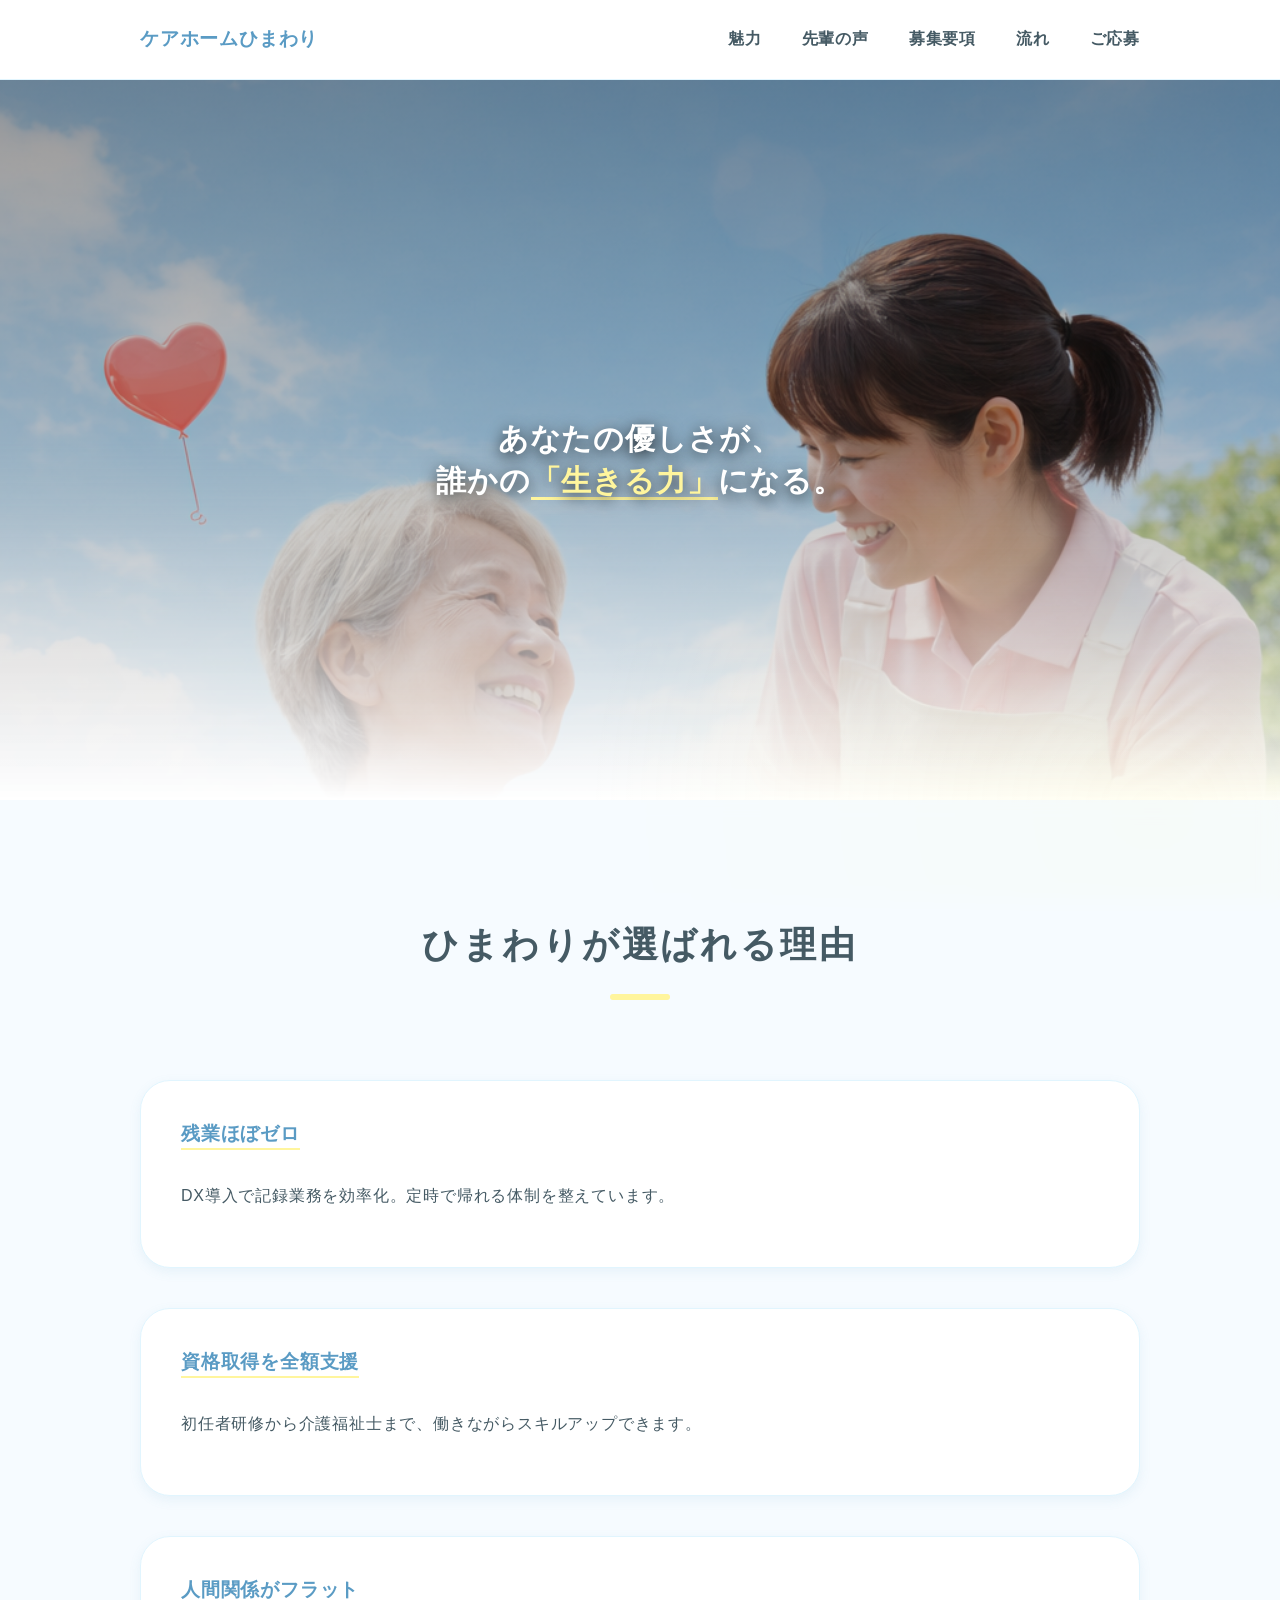
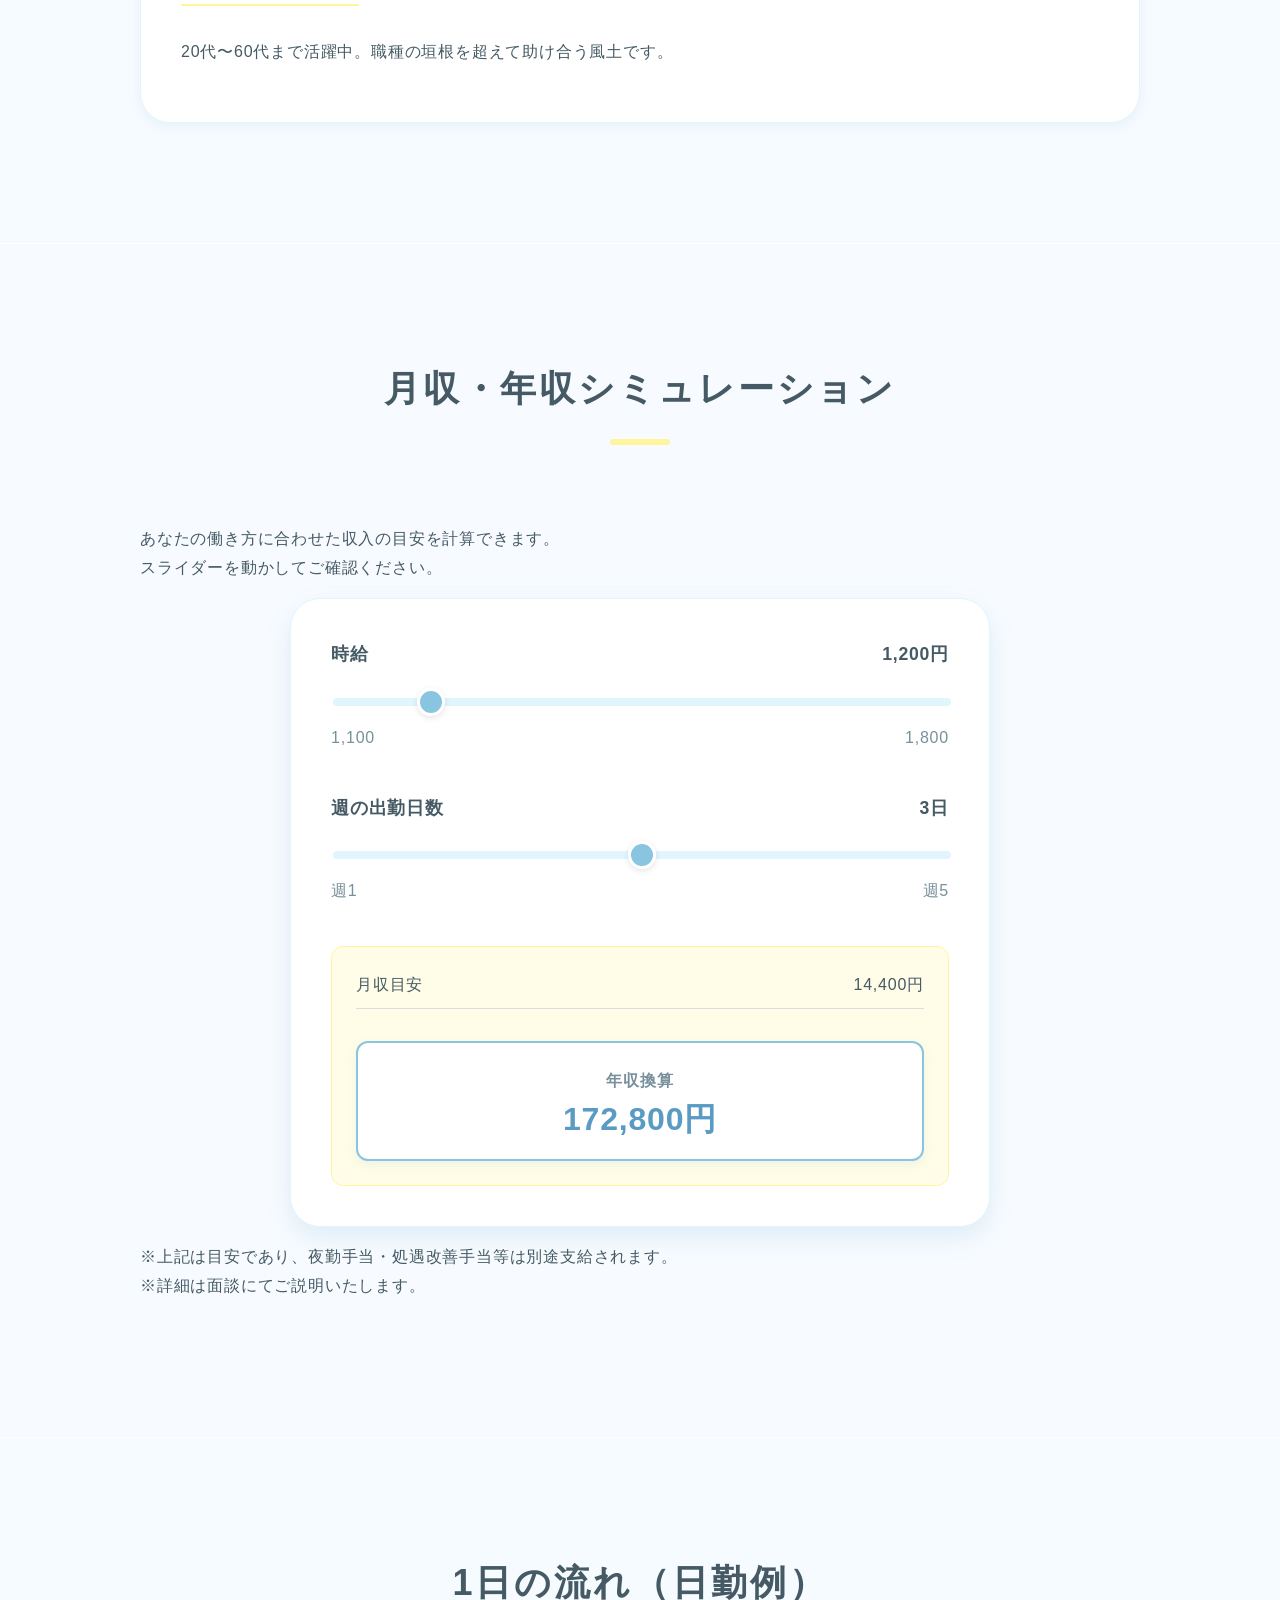
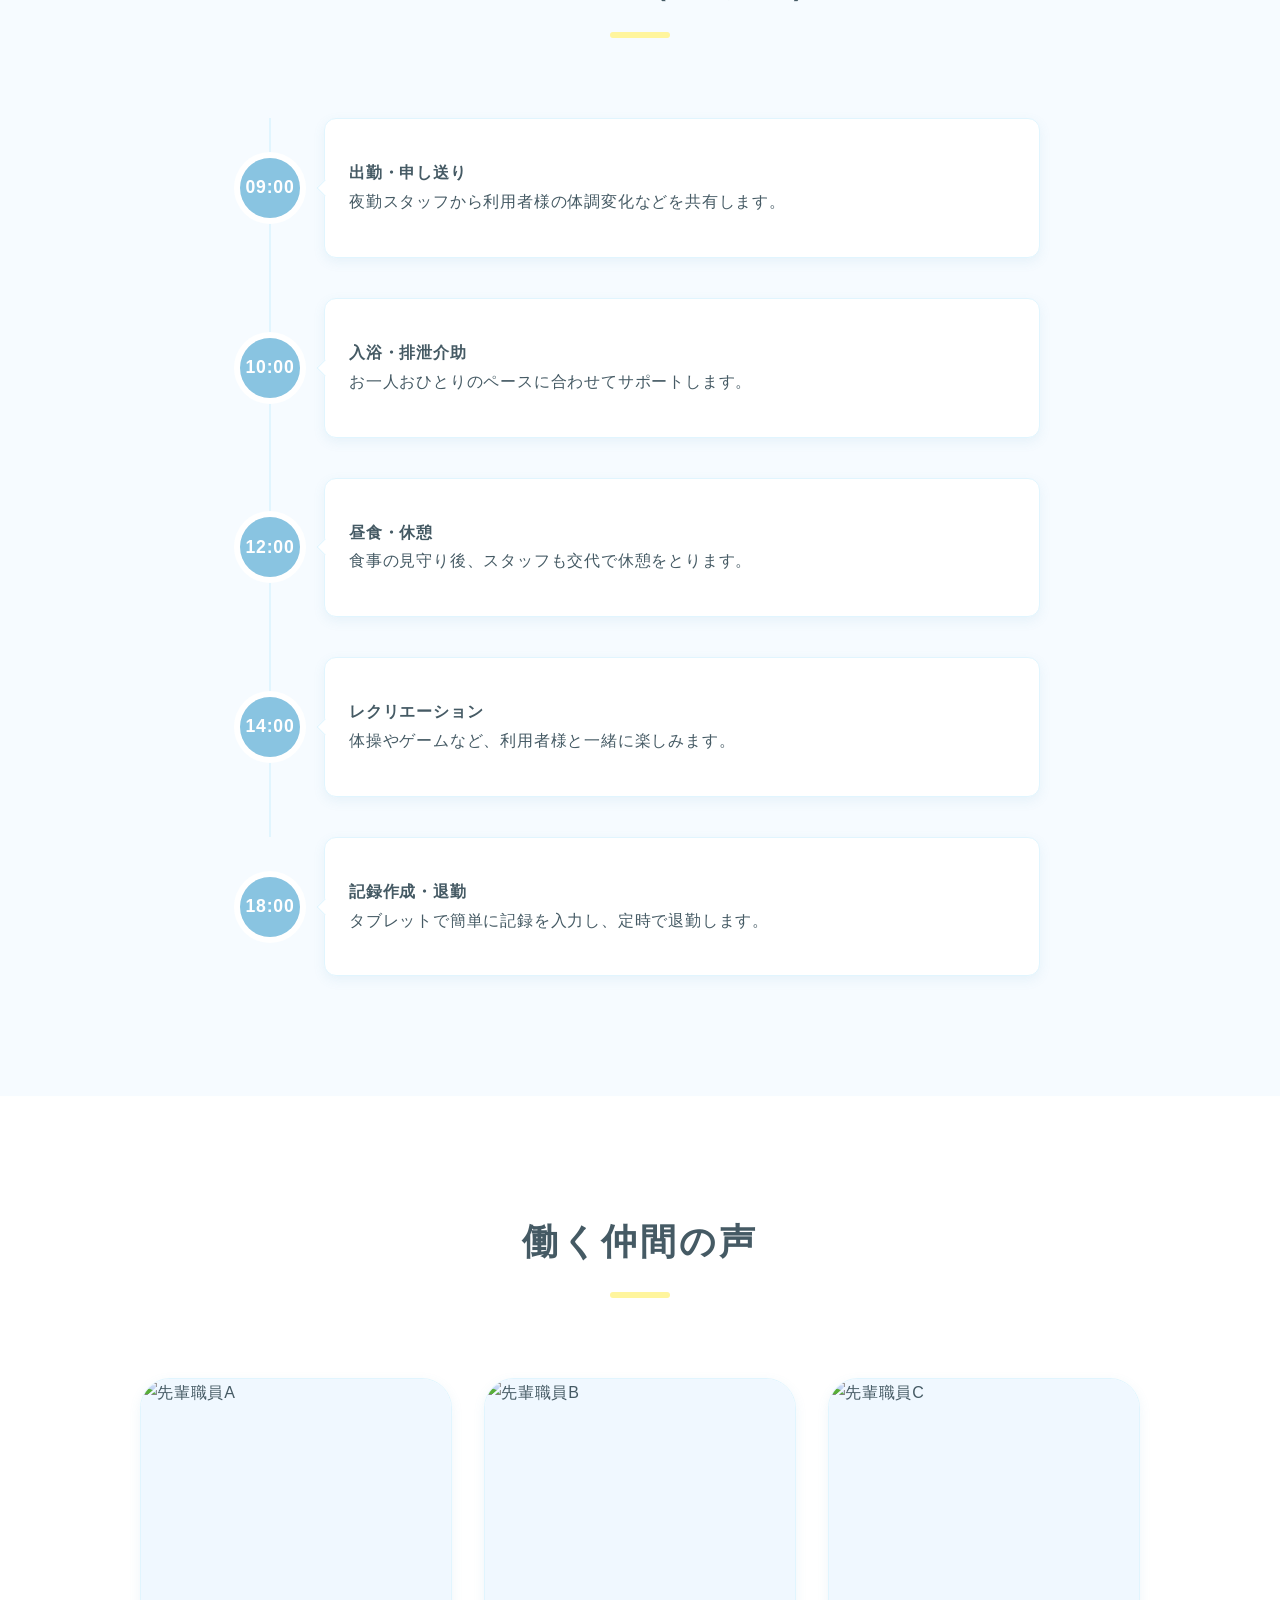
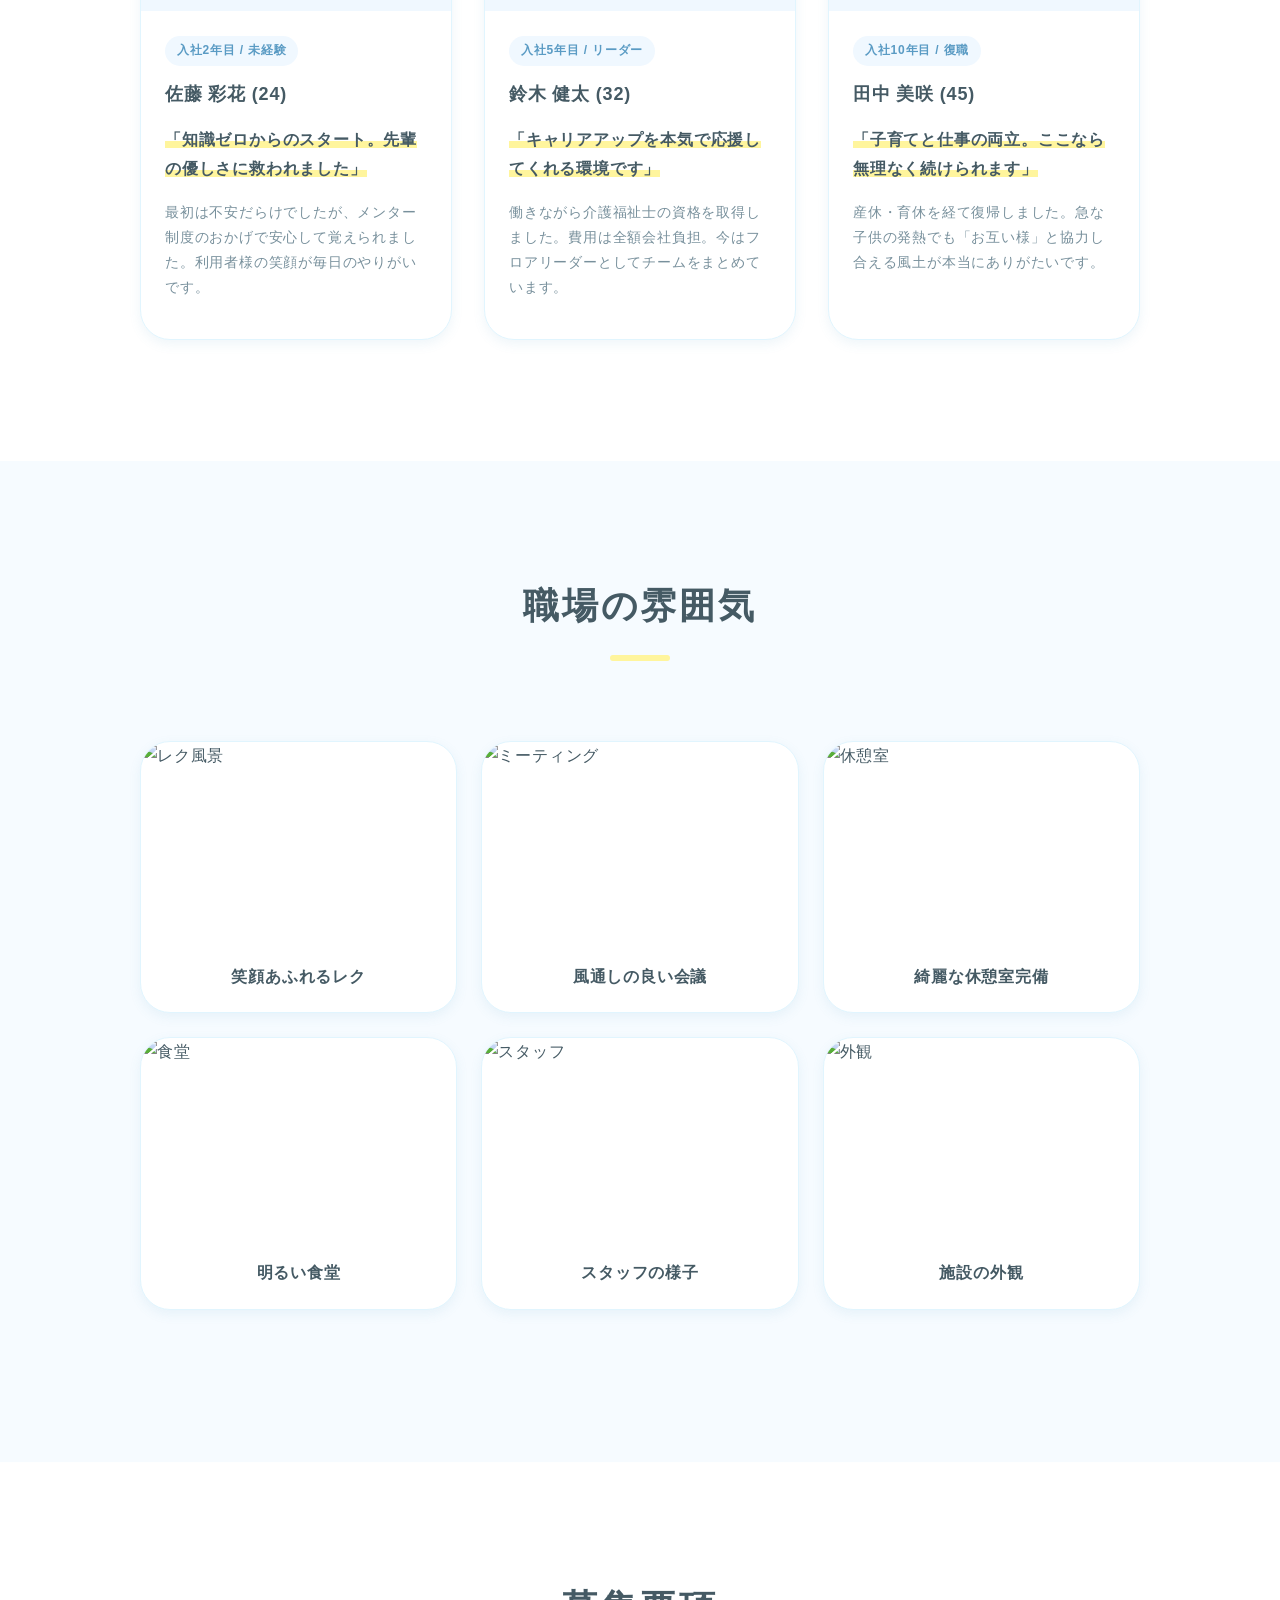
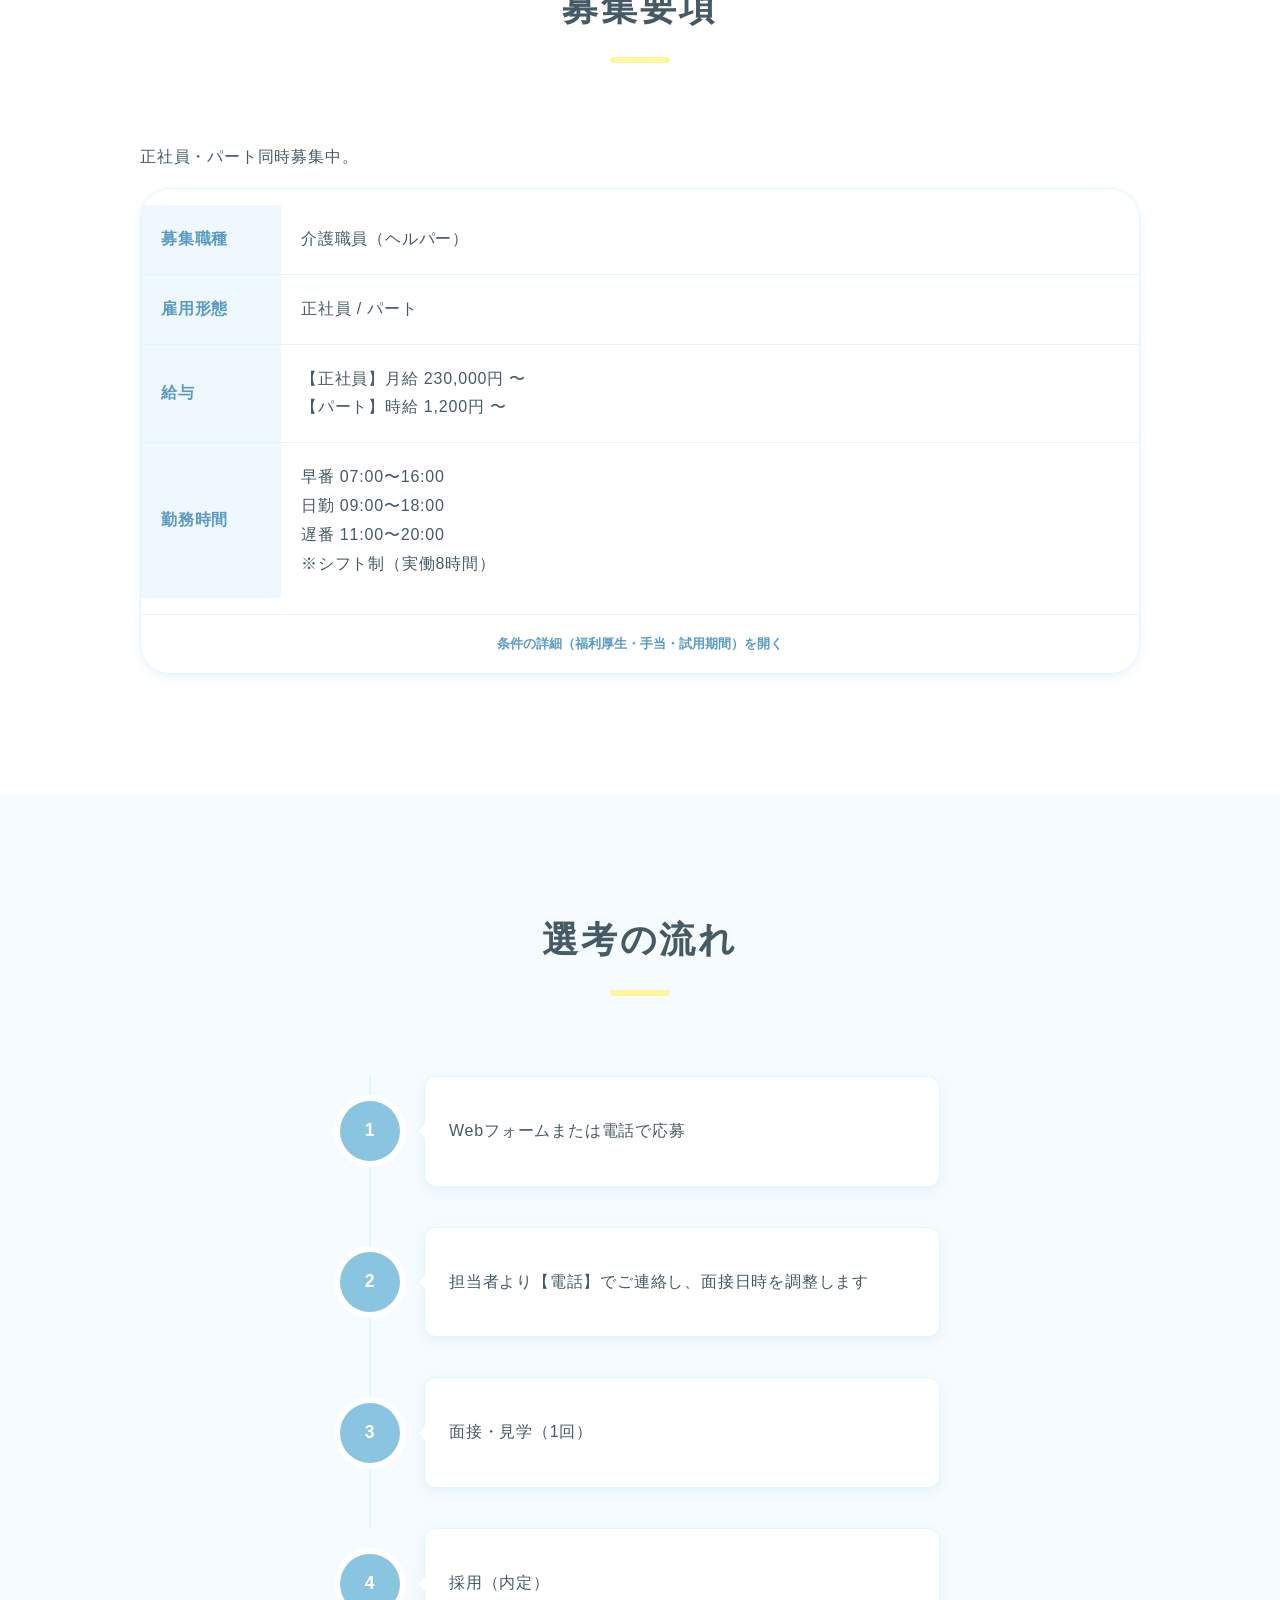
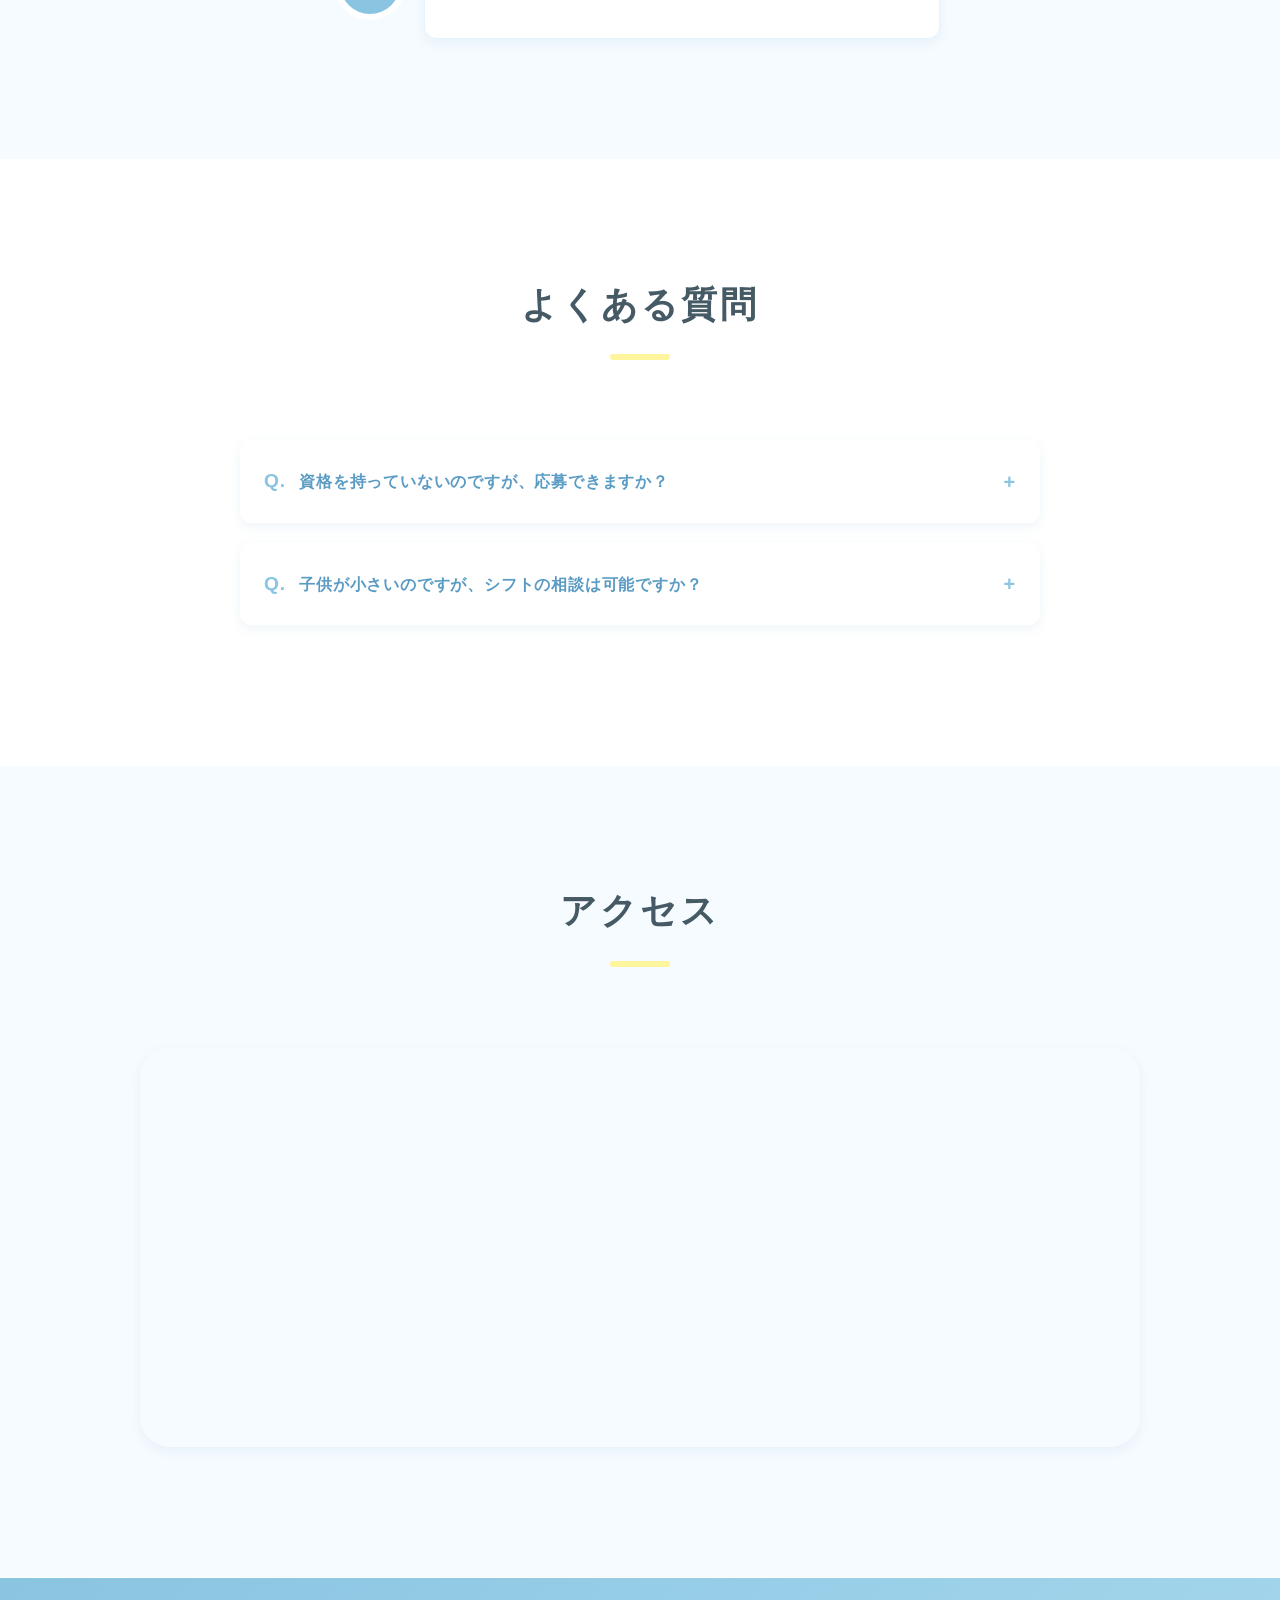
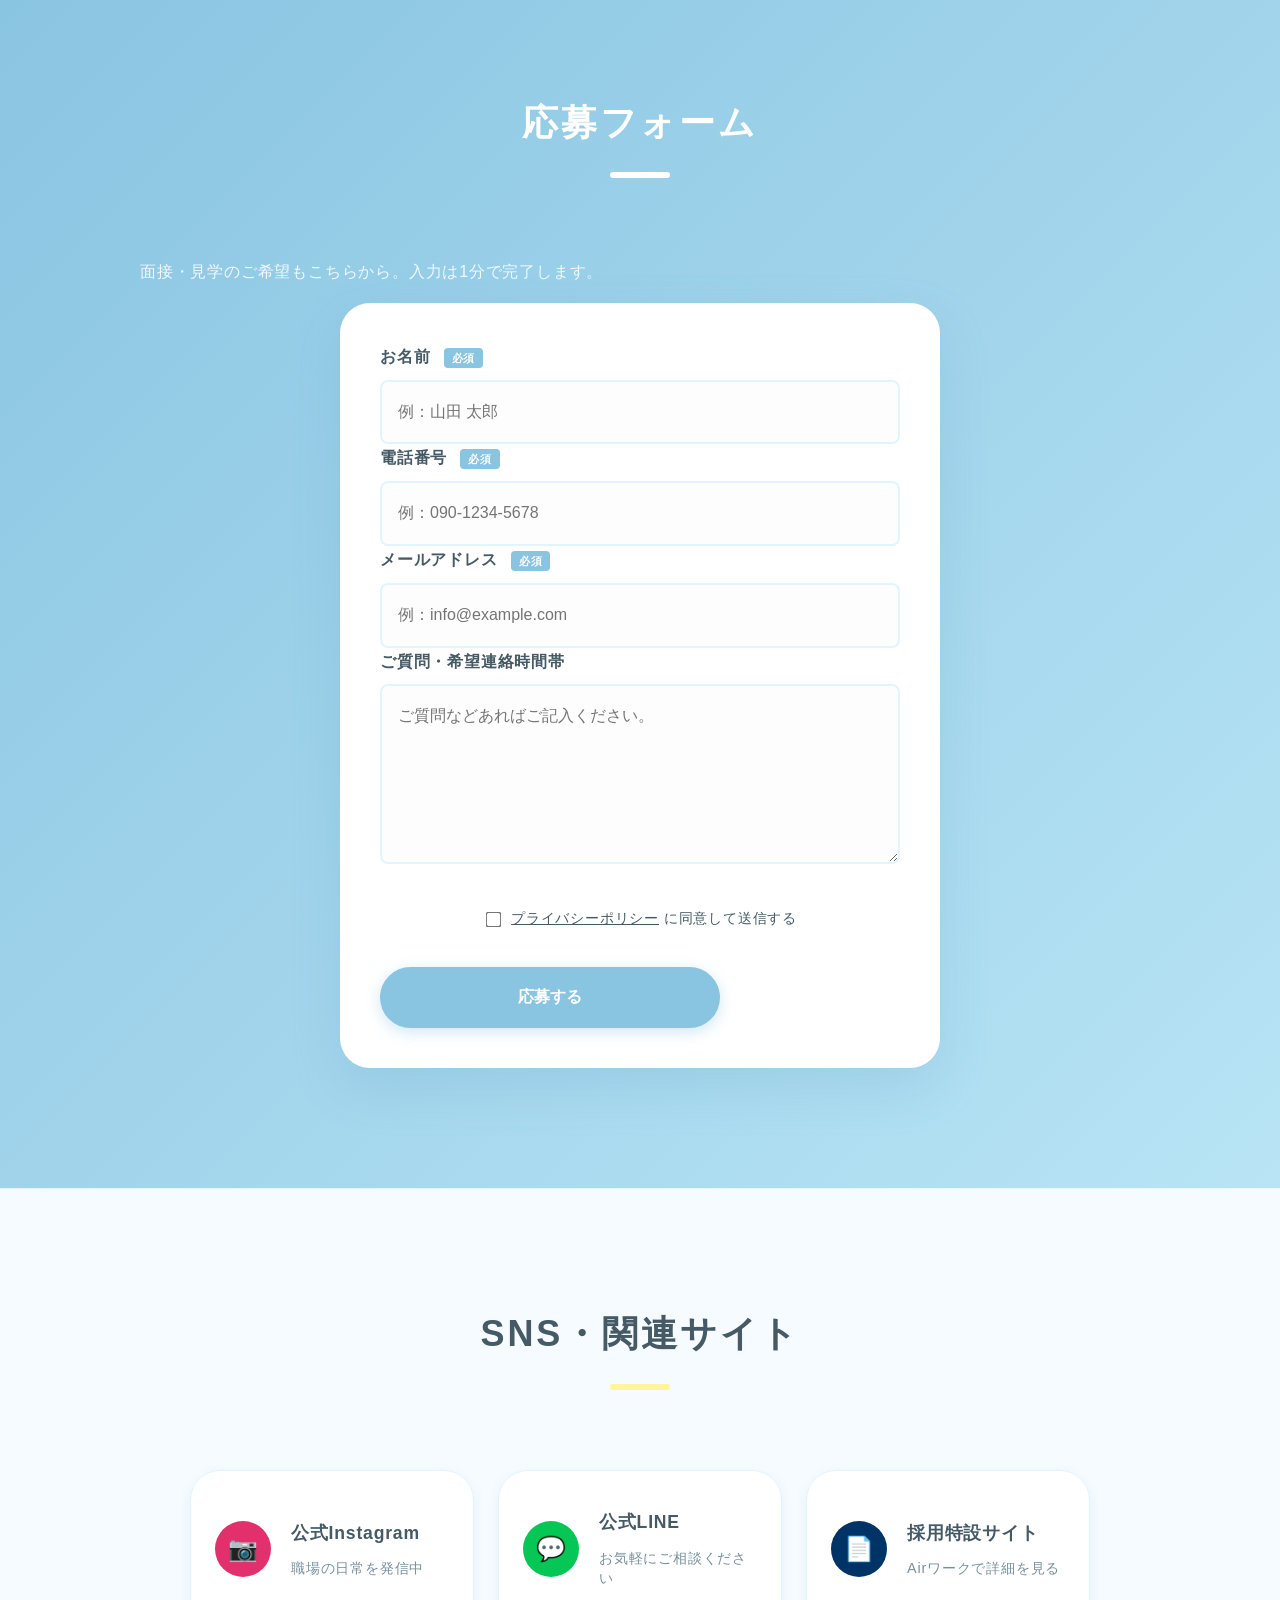
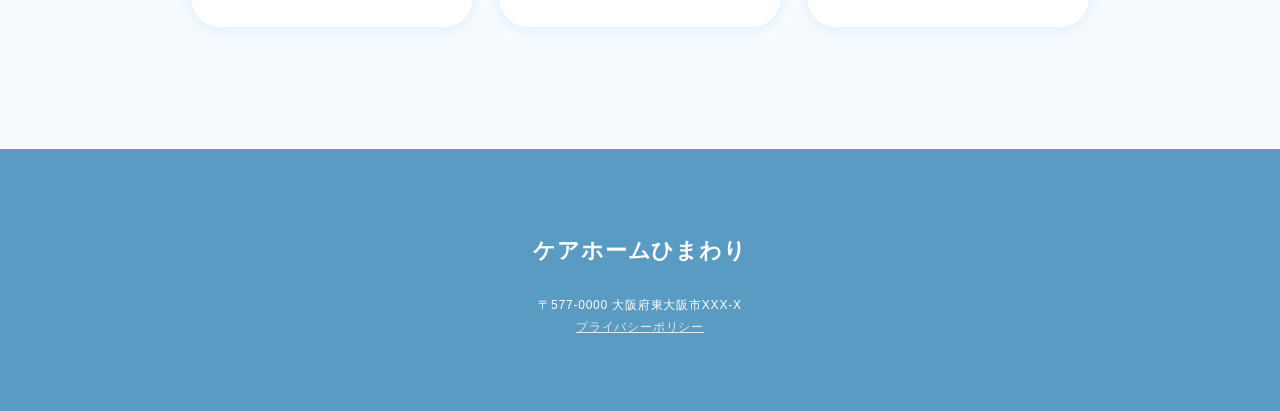
==== commit 38456fd5: "chore: update copy" ====
--- a/index.base.html
+++ b/index.base.html
@@ -47,10 +47,7 @@
       あなたの優しさが、<br>
       誰かの<span class="hero__highlight">「生きる力」</span>になる。
     </h1>
-    <p class="hero__text">
-      未経験・ブランクOK。資格取得全額支援。<br>
-      「ありがとう」が飛び交う職場で働きませんか？
-    </p>
+    
   </div>
 </section>
 
--- a/layout.css
+++ b/layout.css
@@ -13,14 +13,13 @@
   position: relative;
 }
 
-/* 背景のオーブをより濃く、はっきりと */
 body::before {
   content: "";
   position: fixed;
   top: 0; left: 0; width: 100%; height: 100%;
   background: 
-    radial-gradient(circle at 10% 10%, rgba(137, 196, 225, 0.3) 0%, transparent 50%),
-    radial-gradient(circle at 90% 90%, rgba(255, 245, 157, 0.4) 0%, transparent 50%);
+    radial-gradient(circle at 10% 10%, rgba(137, 196, 225, 0.1) 0%, transparent 40%),
+    radial-gradient(circle at 90% 90%, rgba(255, 245, 157, 0.15) 0%, transparent 40%);
   z-index: -1;
   pointer-events: none;
 }
@@ -32,20 +31,18 @@
   box-sizing: border-box;
 }
 
-/* セクションの透明度を上げて、背景をより透かす */
 .module-wrapper {
   padding-block: var(--space-section);
-  background-color: rgba(255, 255, 255, 0.4); /* 透明度アップ */
+  background-color: rgba(255, 255, 255, 0.6); 
   backdrop-filter: blur(10px);
-  border-bottom: 1px solid rgba(255,255,255,0.6);
+  border-bottom: 1px solid rgba(255,255,255,0.8);
 }
 
 .module-wrapper:nth-of-type(even) {
-  background-color: rgba(240, 248, 255, 0.4); /* 透明度アップ */
-}
-
+  background-color: rgba(240, 248, 255, 0.6); 
+}
 .module-contact {
-  background: linear-gradient(135deg, rgba(137, 196, 225, 0.9), rgba(184, 228, 245, 0.9)) !important;
+  background: linear-gradient(135deg, var(--color-main), var(--color-main-light)) !important;
   color: #fff;
 }
 .module-contact .section__title { color: #fff; }
@@ -125,9 +122,9 @@
 
 /* Header */
 .header {
-  background: rgba(255, 255, 255, 0.8);
+  background: #fff;
   backdrop-filter: blur(12px);
-  border-bottom: 1px solid rgba(255, 255, 255, 0.5);
+  border-bottom: 1px solid var(--color-border);
   position: sticky;
   top: 0;
   z-index: 1000;
@@ -161,7 +158,7 @@
   left: 0;
   width: 100%;
   height: calc(100vh - 80px);
-  background: rgba(255, 255, 255, 0.9);
+  background: var(--color-surface);
   padding: var(--space-md);
   transform: translateX(100%);
   transition: transform 0.3s ease;
@@ -185,7 +182,7 @@
     transform: none;
     height: auto;
     width: auto;
-    background: transparent;
+    background: #fff;
     padding: 0;
     overflow: visible;
   }
@@ -230,33 +227,42 @@
 .hero__bg-image {
   position: absolute;
   inset: 0;
-  background-image: url('https://images.unsplash.com/photo-1576091160550-217358c7be61?auto=format&fit=crop&w=1920&q=80');
+  background-image: url('img/hero-bg.png'); /* いただいたパスを維持 */
   background-size: cover;
   background-position: center;
   z-index: 0;
+  /* 【修正】マスクを早めに、長くかけることで境目を消す */
+  -webkit-mask-image: linear-gradient(to bottom, black 50%, transparent 100%);
+  mask-image: linear-gradient(to bottom, black 50%, transparent 100%);
 }
 
 .hero__overlay {
   position: absolute;
   inset: 0;
-  background: linear-gradient(to bottom, rgba(255,255,255,0.3), rgba(255,255,255,0.1), rgba(0,0,0,0.4));
+  /* 【修正】文字を際立たせるため、オーバーレイを少し濃く、下部は透明に */
+  background: linear-gradient(to bottom, rgba(0,0,0,0.4) 0%, rgba(0,0,0,0.2) 60%, transparent 100%);
   z-index: 1;
 }
+
+/* ...以降の .hero__inner などは変更なし... */
 
 .hero__inner {
   position: relative;
   z-index: 2;
   max-width: 900px;
   margin: 0 auto;
+  /* 【追加】テキスト全体に強い影をつけて可読性を確保 */
+  text-shadow: 0 4px 12px rgba(0,0,0,0.6);
 }
 
 .hero__title {
-  font-size: var(--font-2xl);
+  font-size: 30px;
   margin-bottom: var(--space-md);
   color: #fff;
   line-height: 1.4;
   font-weight: 800;
-  text-shadow: 0 4px 15px rgba(0,0,0,0.3);
+  /* タイトルはさらに強く */
+  text-shadow: 0 4px 16px rgba(0,0,0,0.8);
 }
 
 .hero__highlight {
@@ -264,13 +270,6 @@
   border-bottom: 3px solid var(--color-accent);
 }
 
-.hero__text {
-  font-size: var(--font-lg);
-  margin-bottom: 0;
-  color: #fff;
-  text-shadow: 0 2px 8px rgba(0,0,0,0.4);
-  font-weight: bold;
-}
 
 /* Appeal */
 .appeal__list {
@@ -611,8 +610,8 @@
 
 /* ===== VARIANTS INTEGRATION ===== */
 
-/* Sim Income */
-.v-sim-income { background-color: rgba(240, 248, 255, 0.4); }
+/* Sim Income - 修正箇所 */
+.v-sim-income { background-color: rgba(240, 248, 255, 0.5); }
 .sim-income__calculator {
   background: #fff;
   padding: 40px;
@@ -677,15 +676,38 @@
   padding-bottom: 8px;
 }
 .sim-income__result-box:last-child { border-bottom: none; }
+
+/* 【修正】年収換算の強調ボックスを縦並びにする */
 .sim-income__result-box.highlight {
   background: #fff;
-  padding: 16px;
-  border-radius: 8px;
+  padding: 24px; /* 余白を広げる */
+  border-radius: 12px;
   border: 2px solid var(--color-main);
-  margin-top: 8px;
-}
-.sim-income__result-value { font-size: 1.2rem; font-weight: 700; }
-.sim-income__result-box.highlight .sim-income__result-value { color: var(--color-main-dark); font-size: 1.8rem; }
+  margin-top: 16px; /* 上との間隔を広げる */
+  /* Flexboxの方向を縦に変更し、中央揃えにする */
+  display: flex;
+  flex-direction: column;
+  align-items: center;
+  justify-content: center;
+  text-align: center;
+  box-shadow: var(--shadow-sm);
+}
+
+/* ラベルのスタイル調整 */
+.sim-income__result-box.highlight .sim-income__result-label {
+    font-size: 1rem;
+    margin-bottom: 8px; /* 値との間に余白を追加 */
+    color: var(--color-text-light);
+    font-weight: 700;
+}
+
+/* 値のスタイル調整 */
+.sim-income__result-box.highlight .sim-income__result-value {
+    color: var(--color-main-dark);
+    font-size: 2rem; /* 少し大きくして強調 */
+    font-weight: 800;
+    line-height: 1;
+}
 
 /* Job Spec */
 .jobSpec__card {
@@ -794,7 +816,7 @@
   border-bottom: 1px solid var(--color-border);
 }
 
-/* Floating CTA */
+/* Floating CTA (はみ出し修正) */
 .floating-cta {
   position: fixed !important;
   bottom: 0 !important;
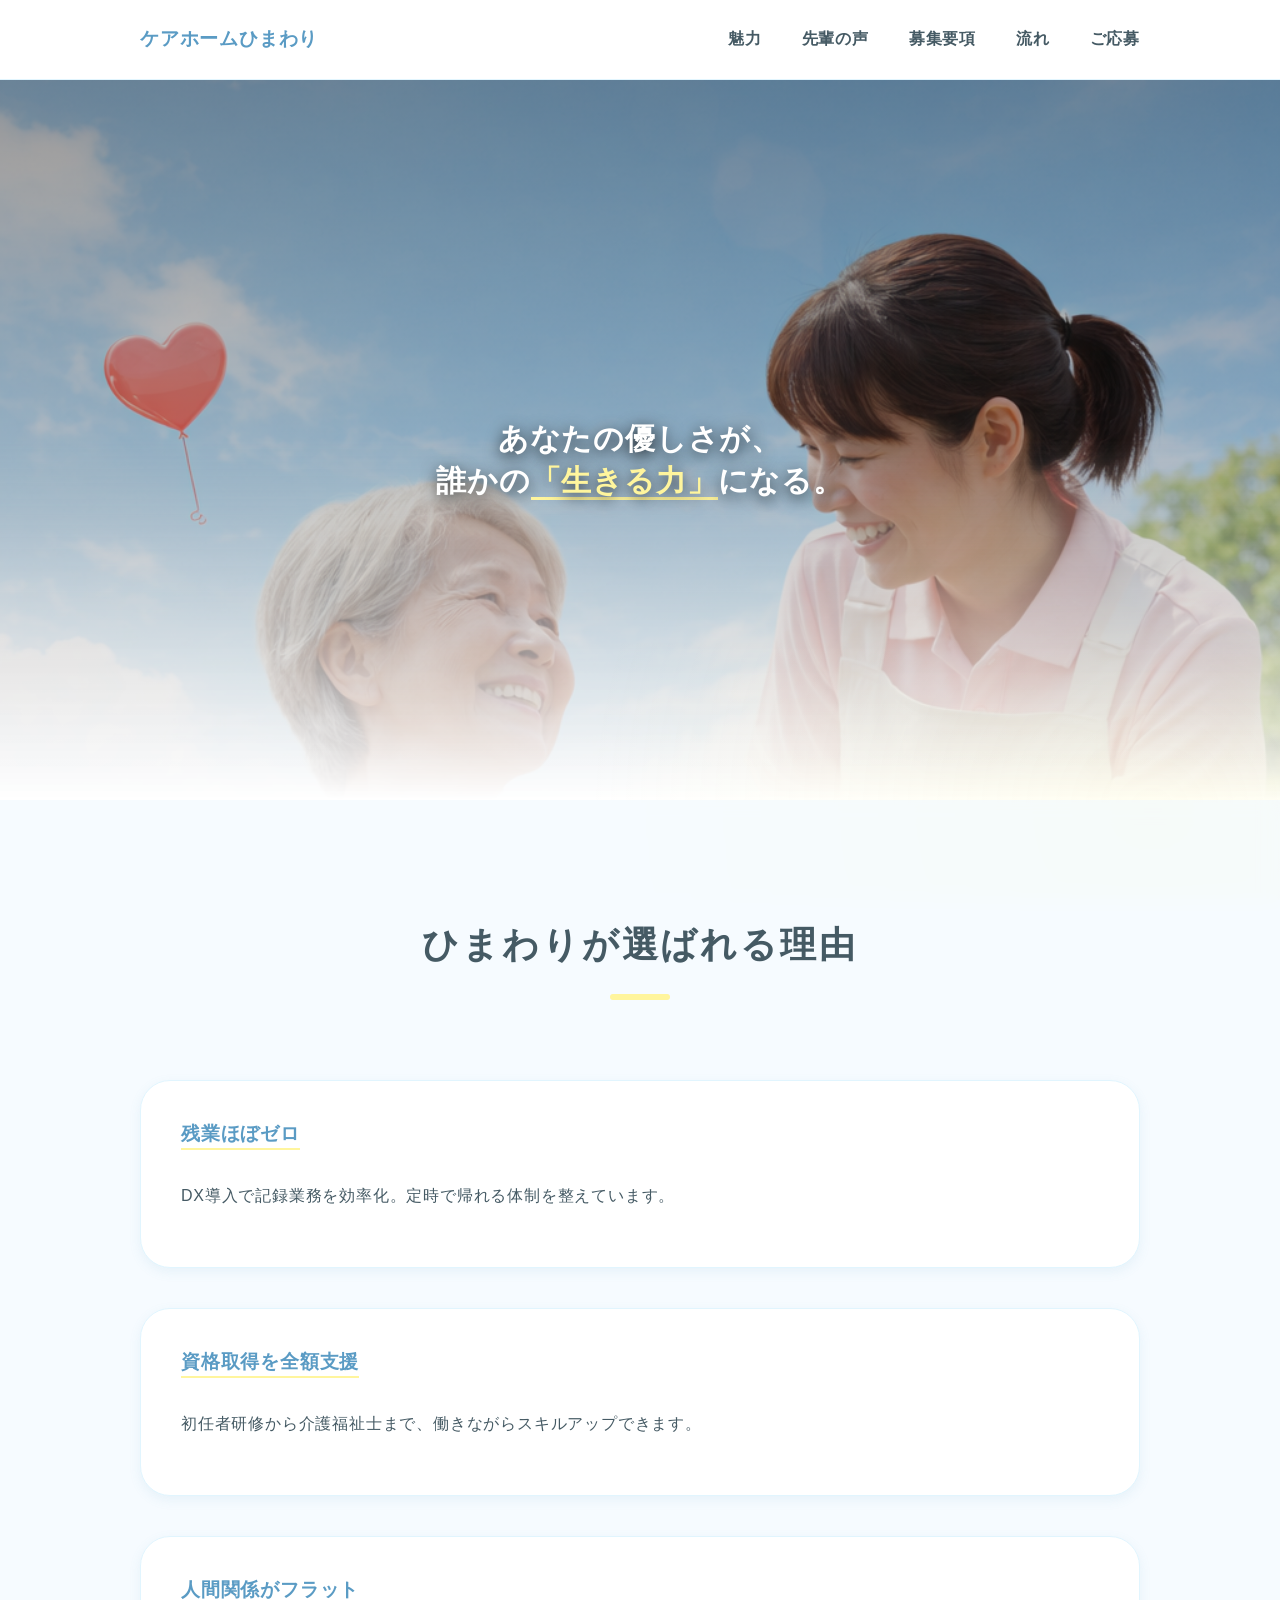
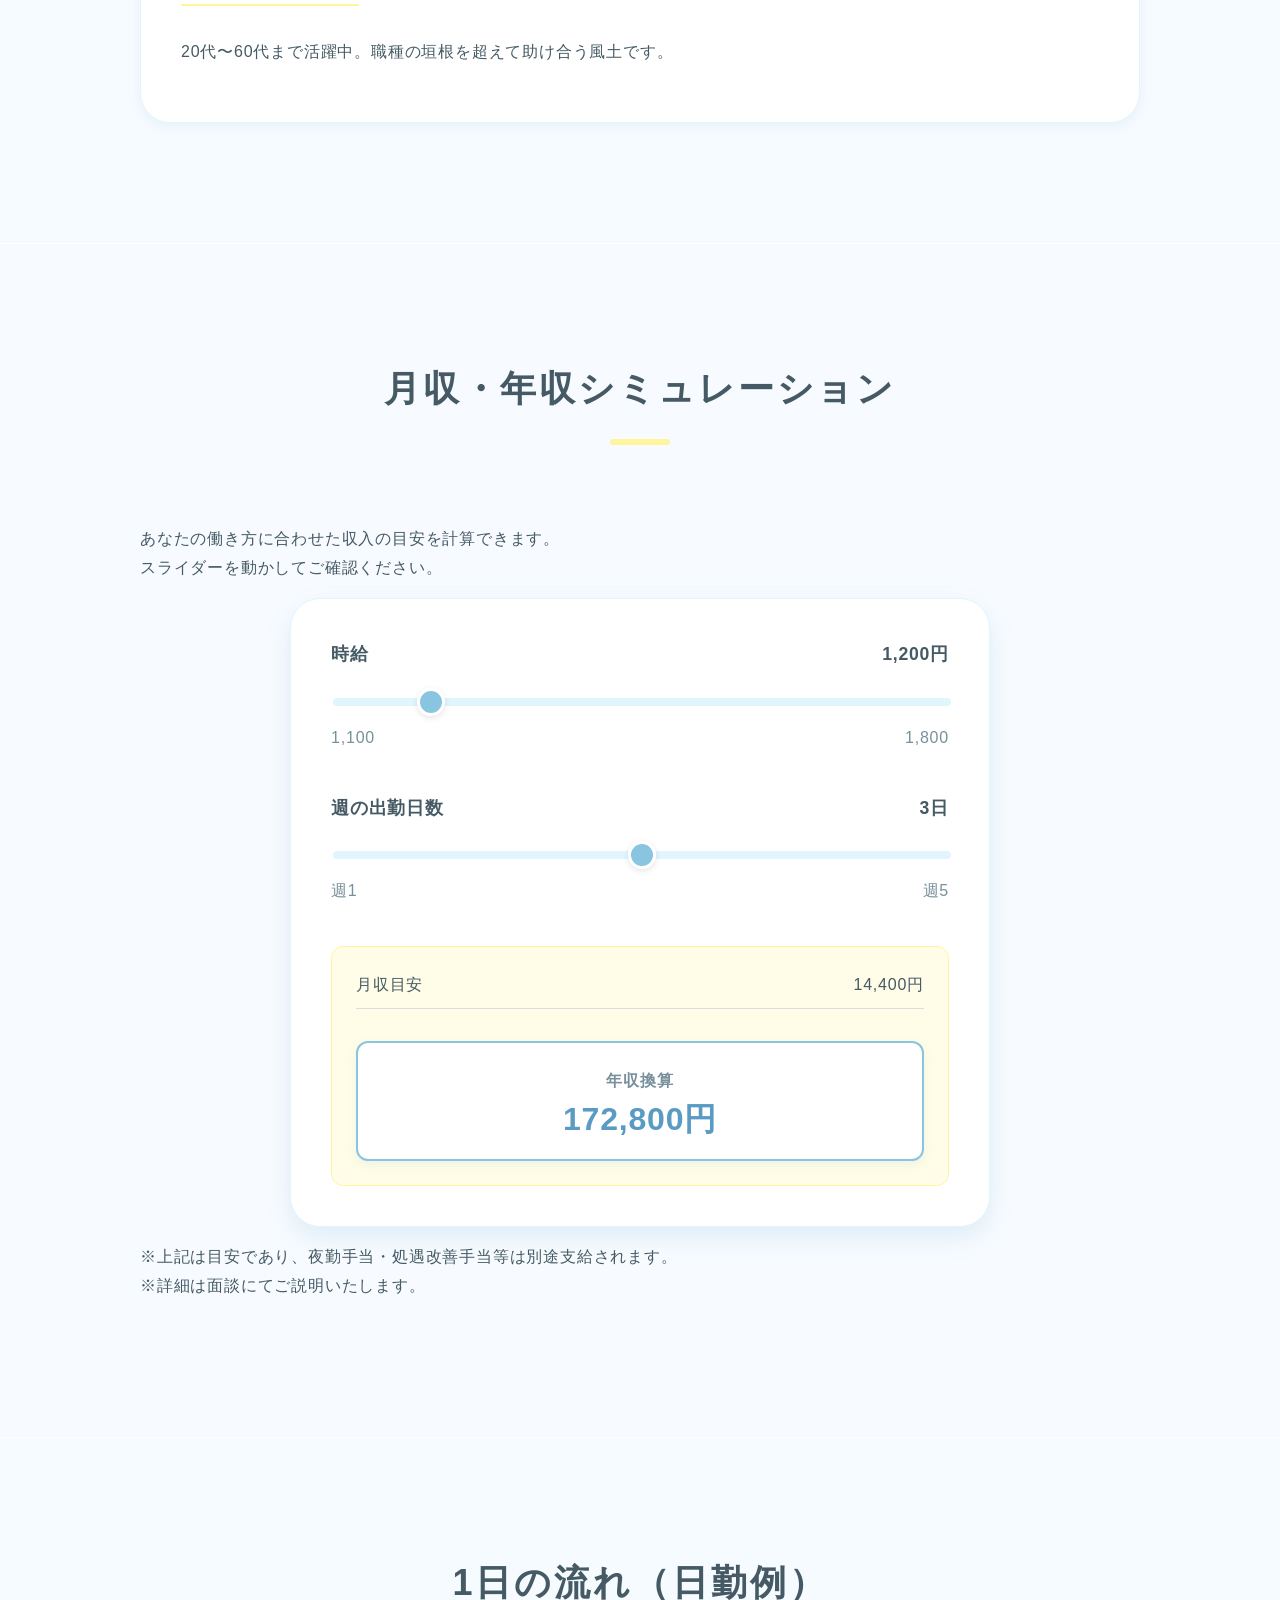
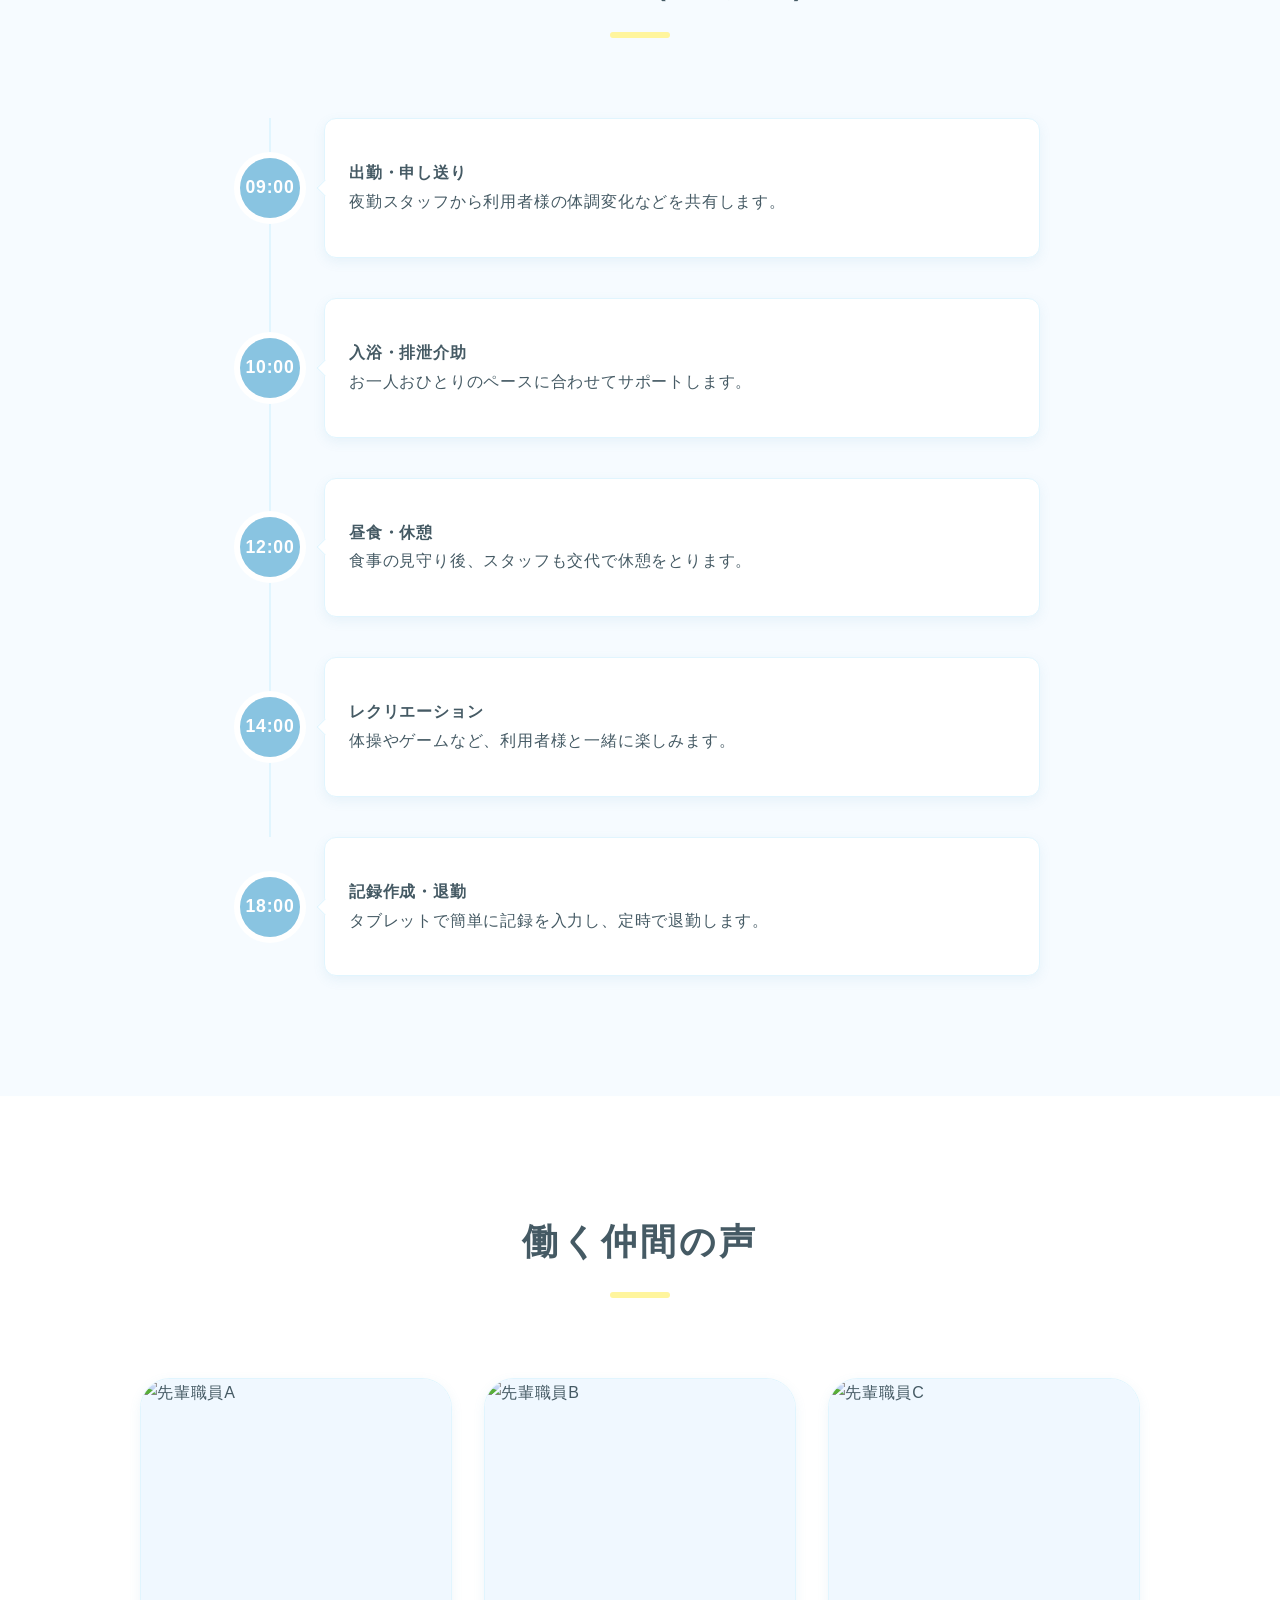
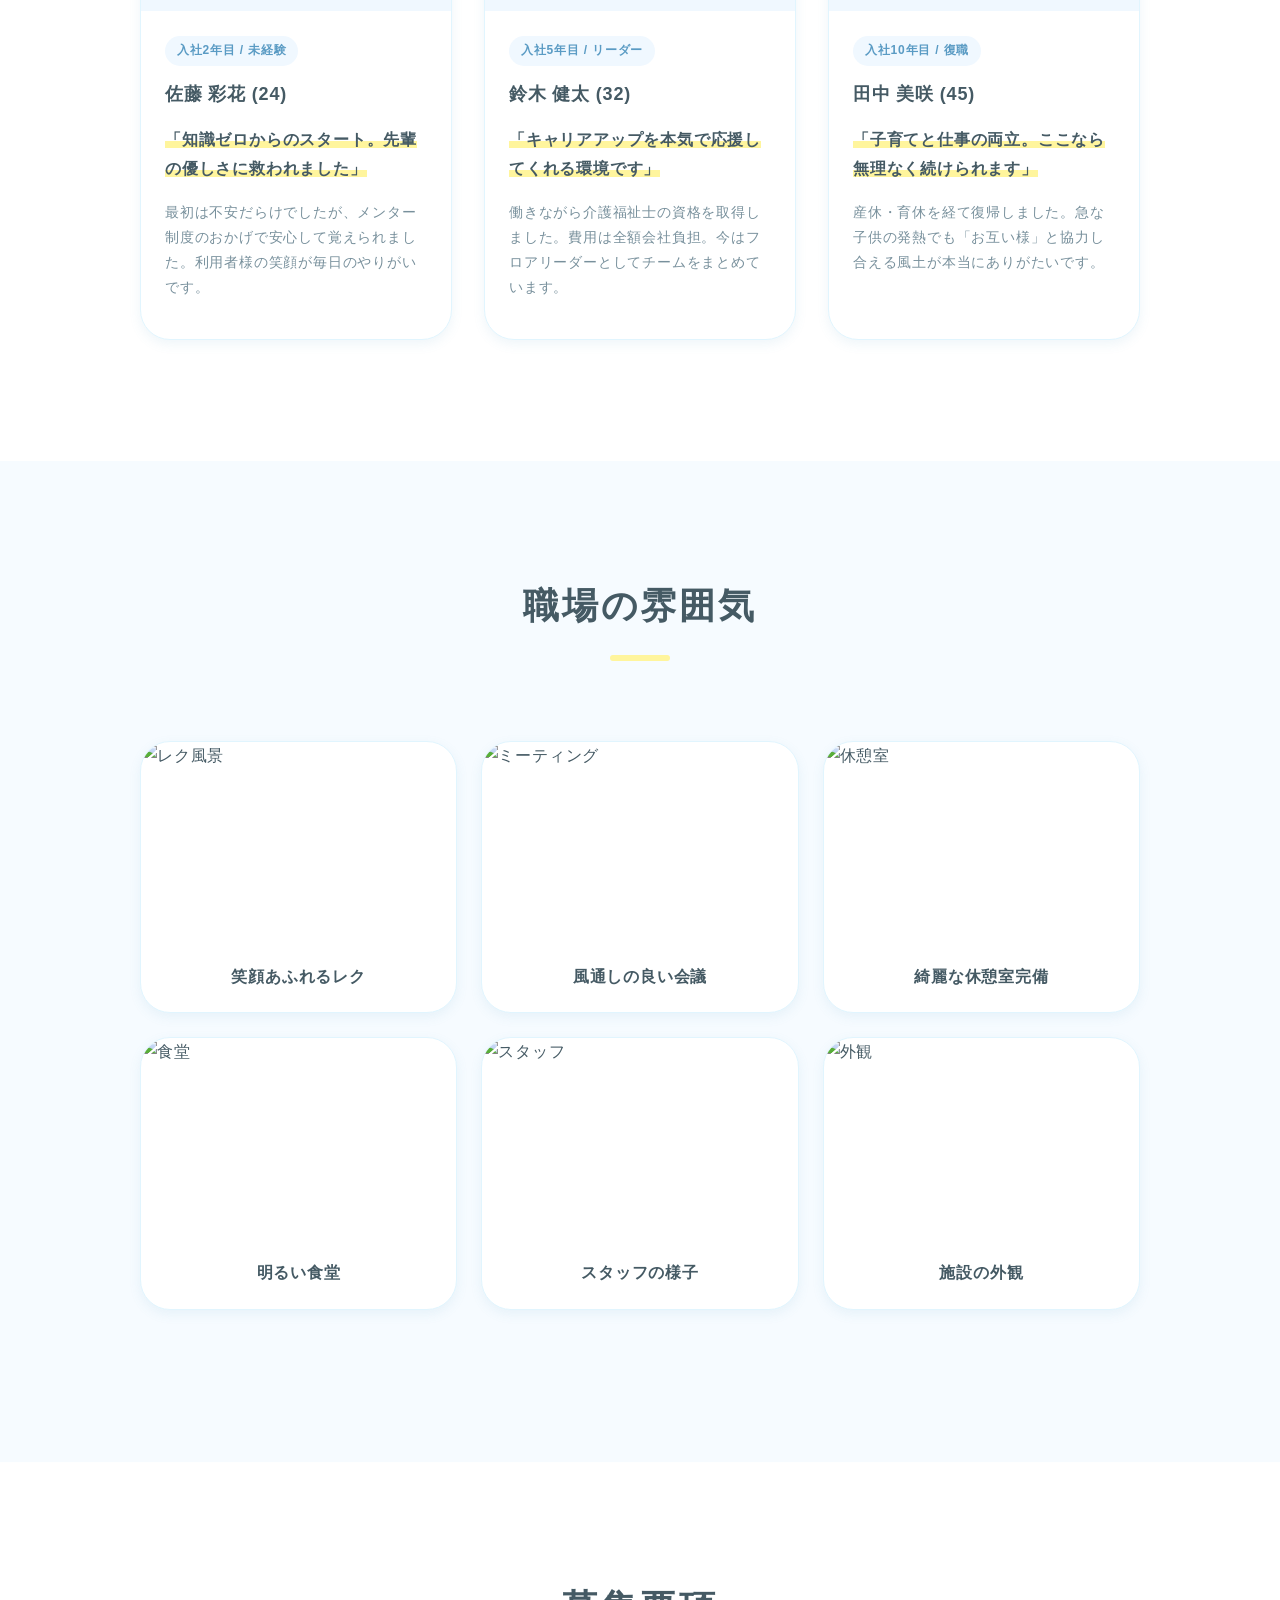
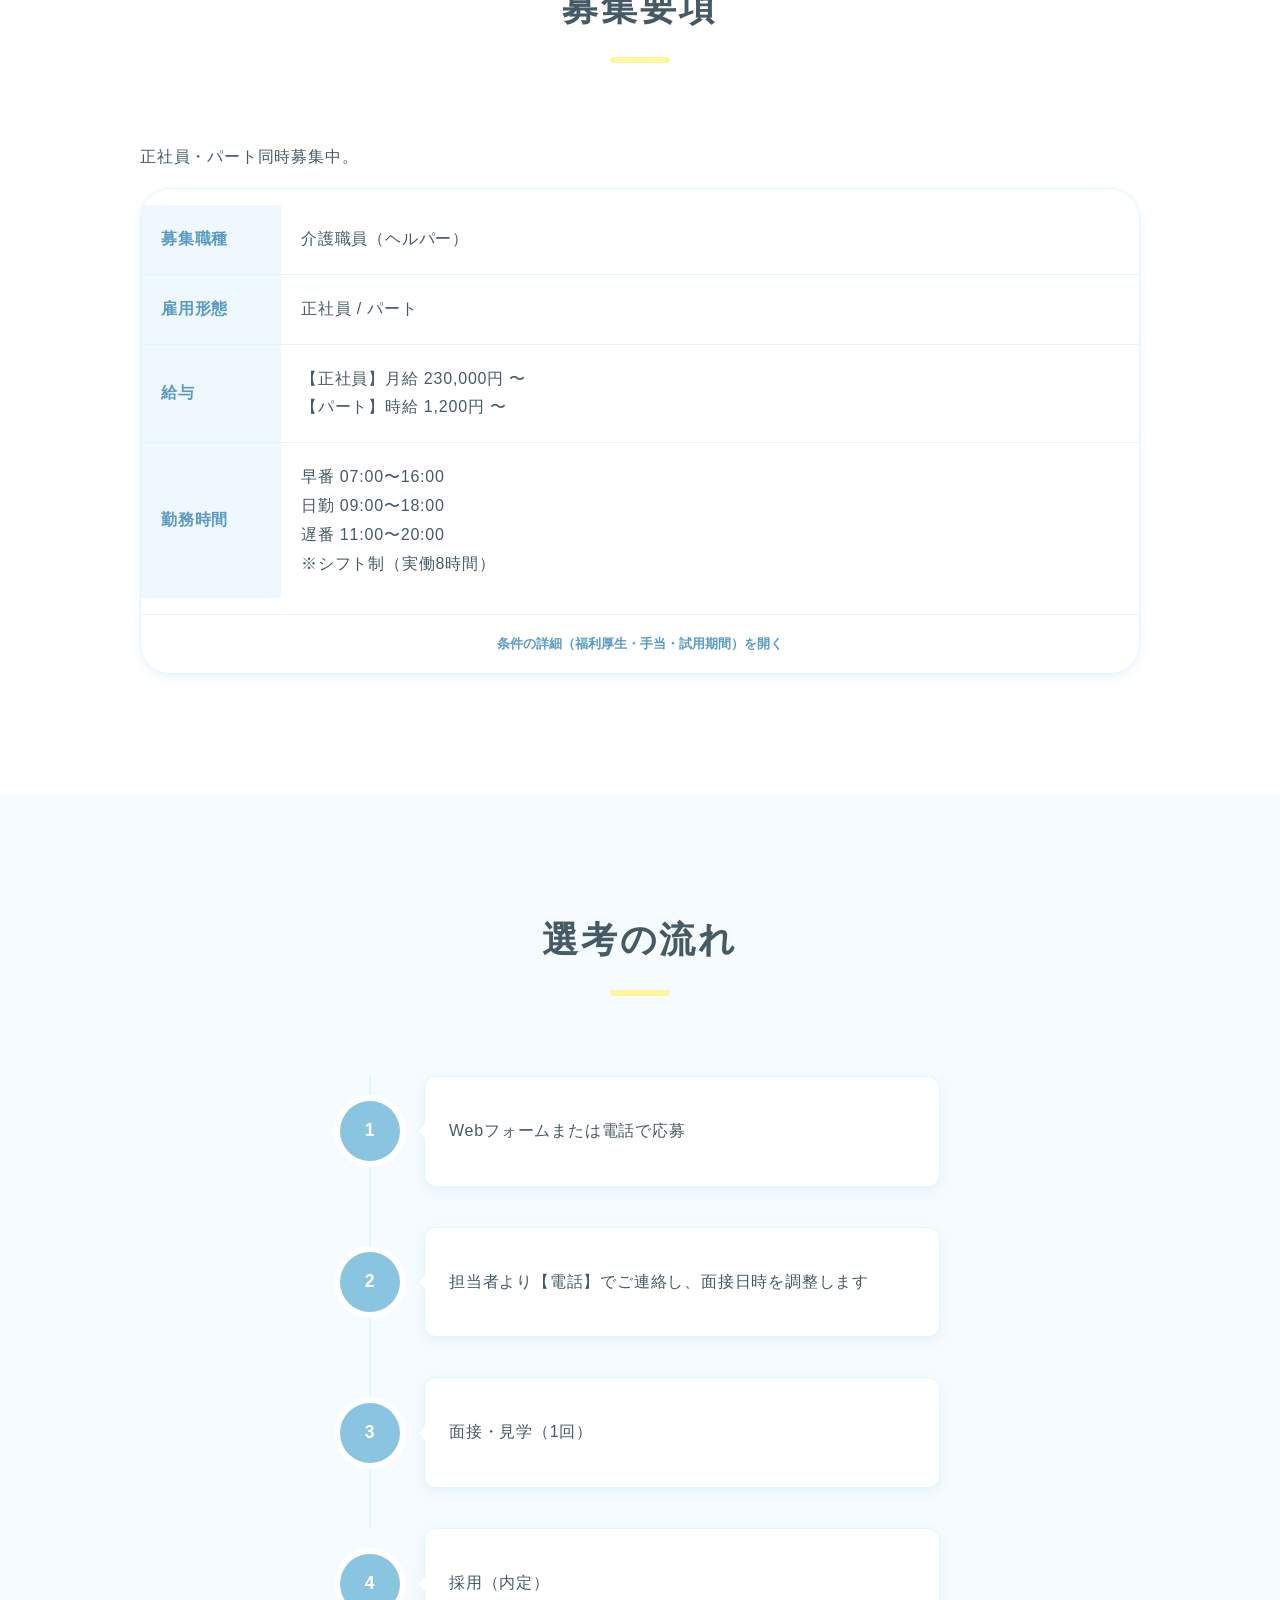
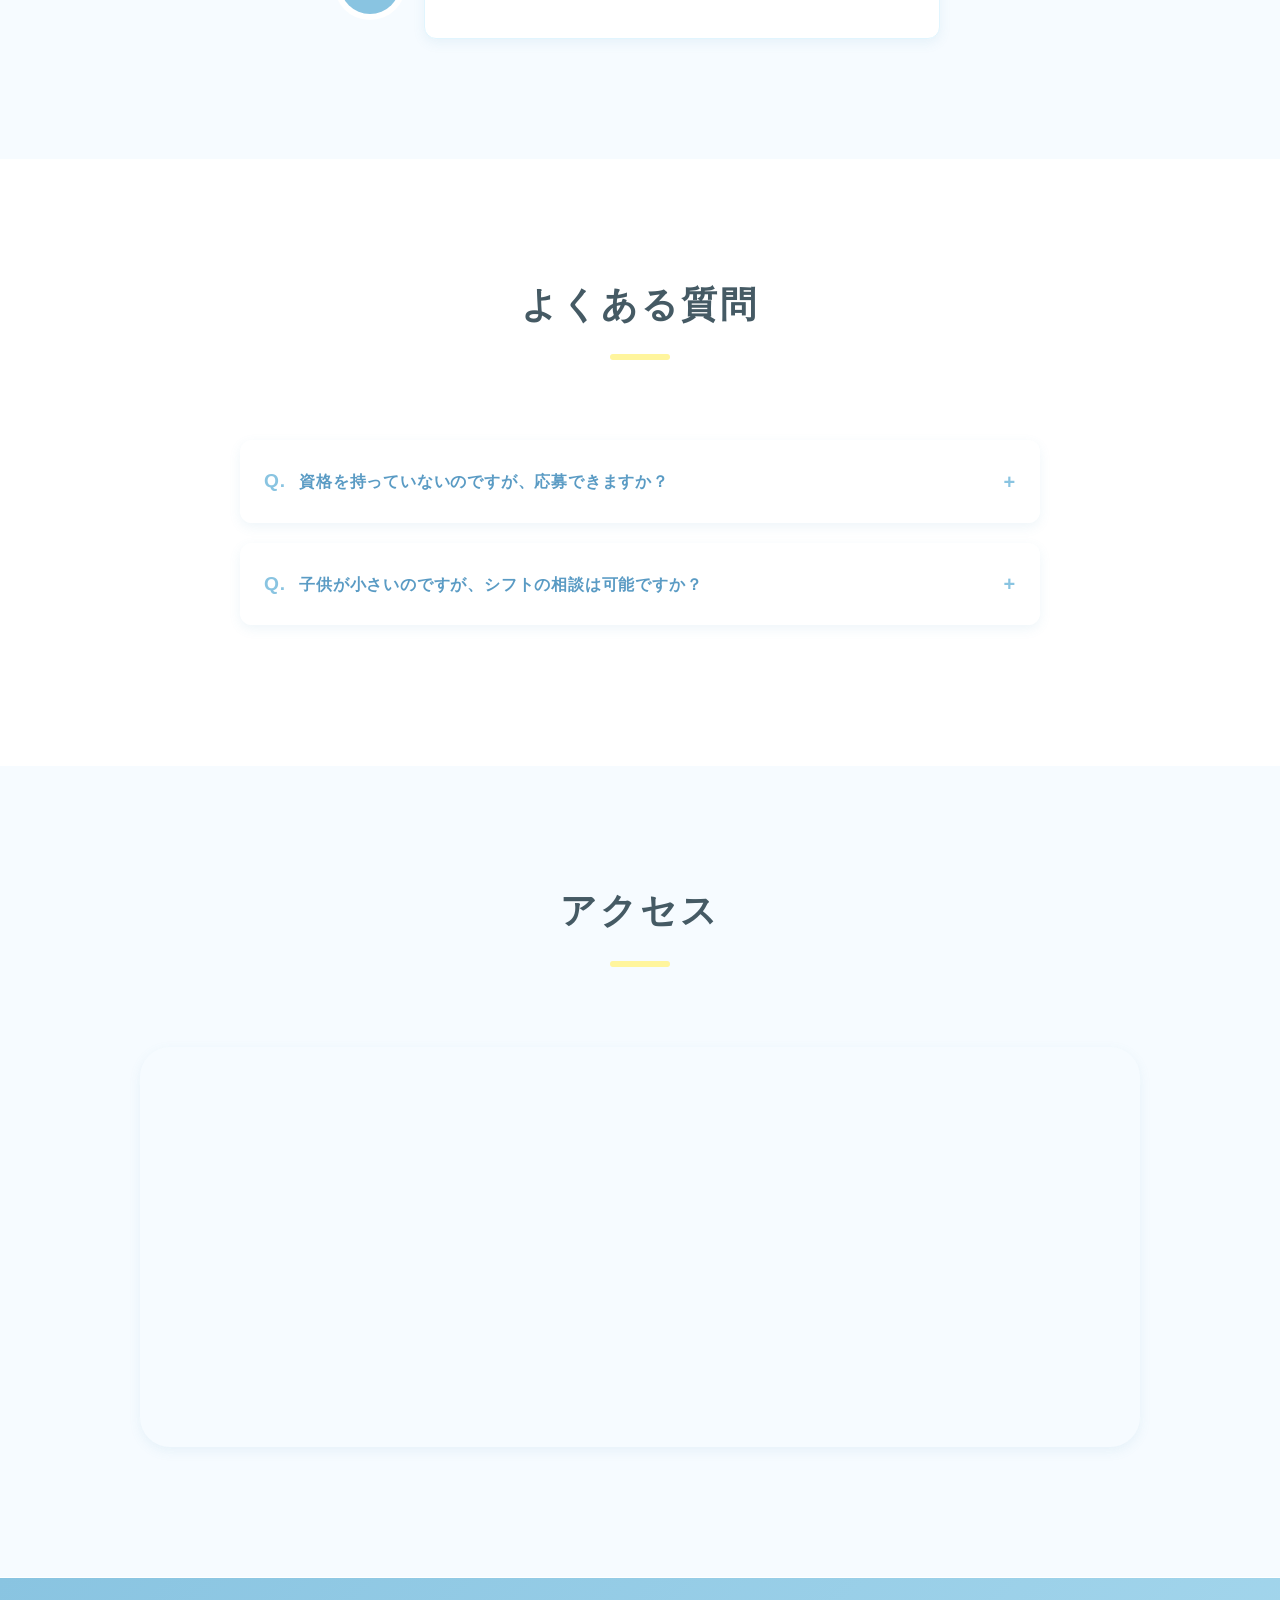
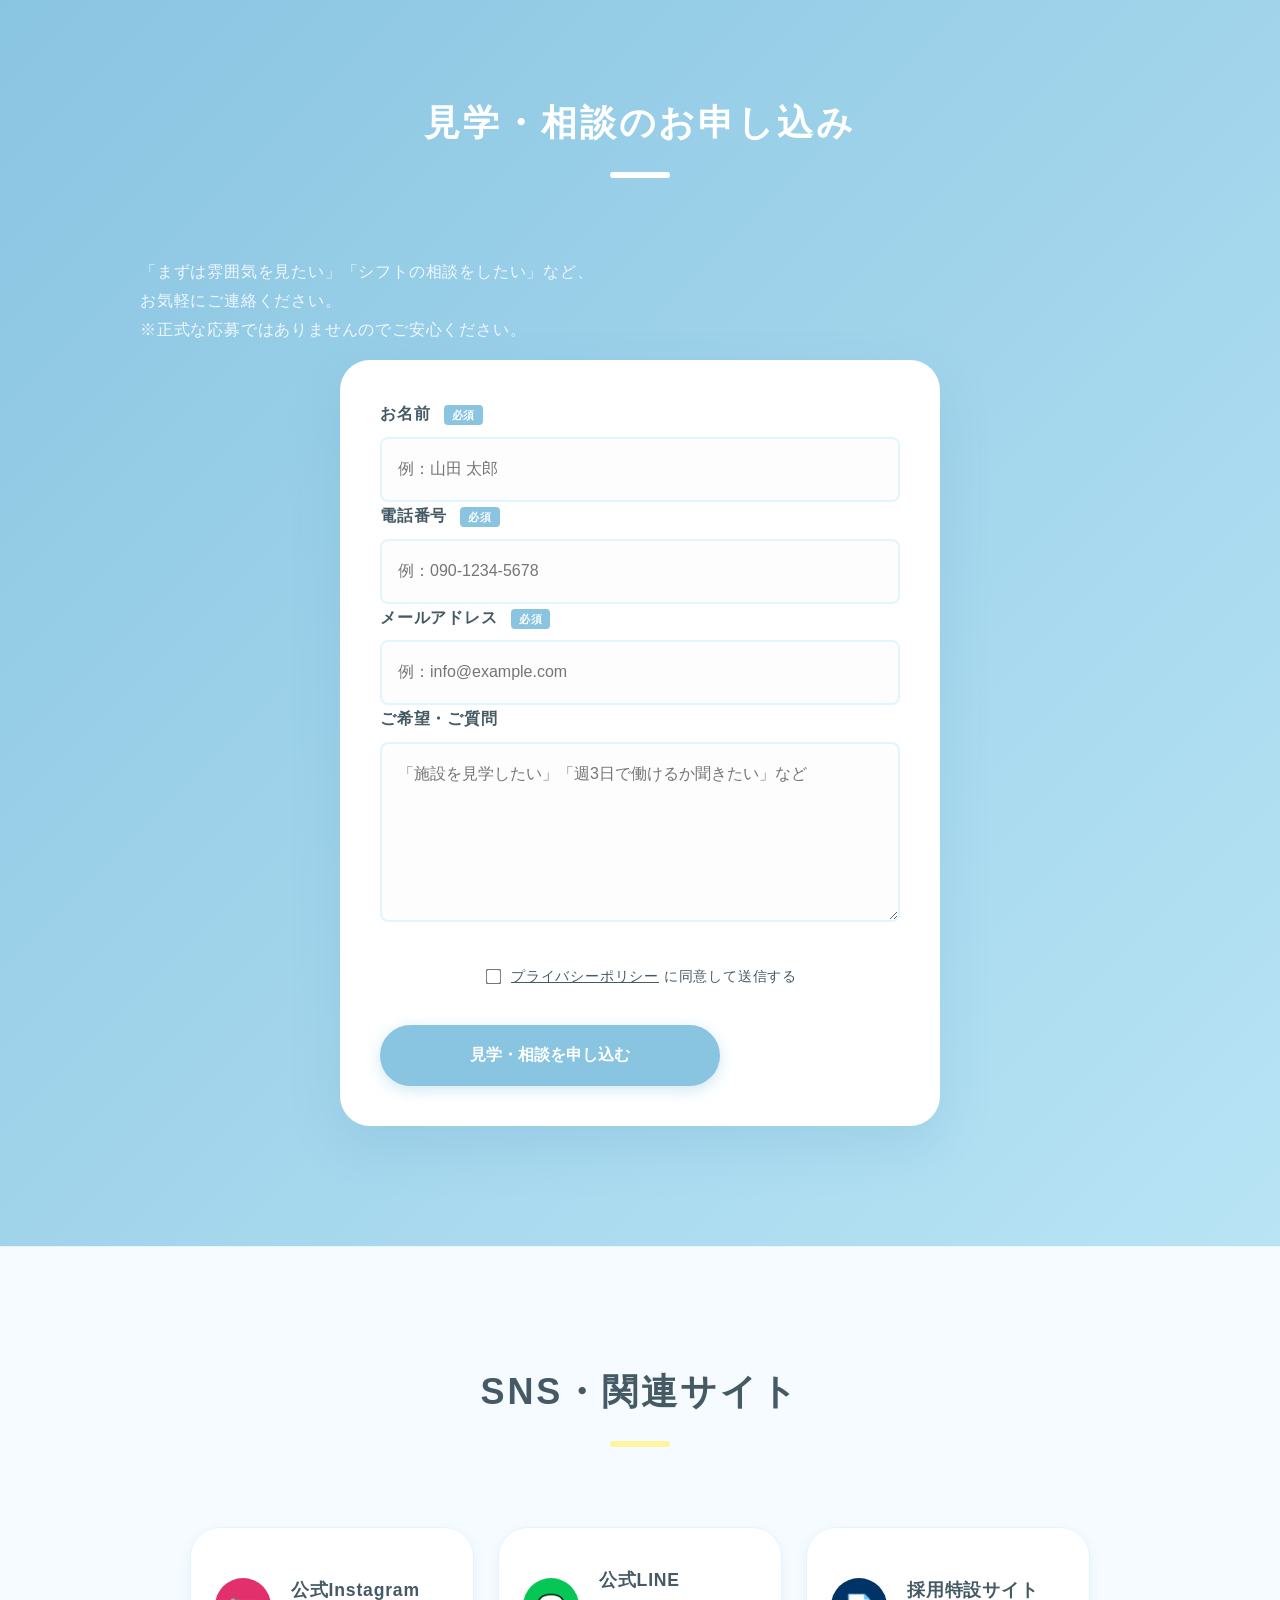
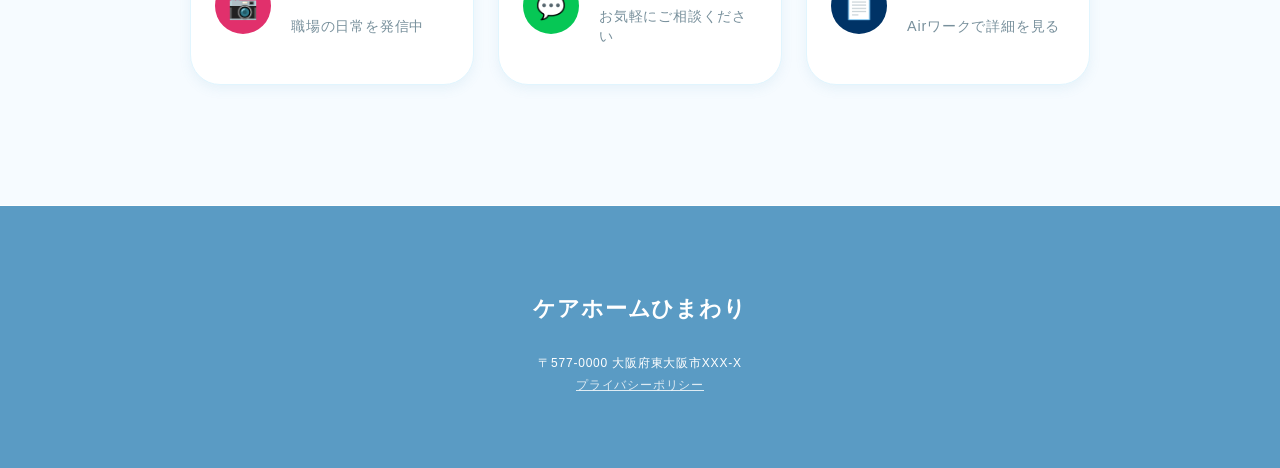
==== commit dd4123ac: "chore: update copy" ====
--- a/index.base.html
+++ b/index.base.html
@@ -370,8 +370,12 @@
 
 <section id="contact" class="module-contact module-wrapper">
   <div class="container section__inner">
-    <h2 class="section__title">応募フォーム</h2>
-    <p class="contact__note">面接・見学のご希望もこちらから。入力は1分で完了します。</p>
+    <h2 class="section__title">見学・相談のお申し込み</h2>
+    <p class="contact__note">
+      「まずは雰囲気を見たい」「シフトの相談をしたい」など、<br>
+      お気軽にご連絡ください。<br>
+      ※正式な応募ではありませんのでご安心ください。
+    </p>
 
     <div class="contact__form-wrapper">
       <form id="contactForm" class="form">
@@ -393,8 +397,8 @@
         </div>
 
         <div class="form__group">
-          <label for="message" class="form__label">ご質問・希望連絡時間帯</label>
-          <textarea name="message" id="message" class="form__textarea" rows="5" placeholder="ご質問などあればご記入ください。"></textarea>
+          <label for="message" class="form__label">ご希望・ご質問</label>
+          <textarea name="message" id="message" class="form__textarea" rows="5" placeholder="「施設を見学したい」「週3日で働けるか聞きたい」など"></textarea>
         </div>
 
         <div style="margin: 2rem 0; text-align: center;">
@@ -408,7 +412,7 @@
         </div>
 
         <div class="form__submit">
-          <button type="submit" class="btn btn--main btn--submit" data-event="submit_form">応募する</button>
+          <button type="submit" class="btn btn--main btn--submit" data-event="submit_tour">見学・相談を申し込む</button>
         </div>
       </form>
     </div>
@@ -458,10 +462,10 @@
 
 <div class="floating-cta">
   <a href="tel:06-1234-5678" class="floating-cta__item floating-cta__item--tel" data-event="floating_tel">
-    電話応募
+    見学・相談
   </a>
   <a href="#contact" class="floating-cta__item floating-cta__item--reserve" data-event="floating_reserve">
-    <span>Webから応募</span>
+    <span>求人サイトに戻って応募</span>
   </a>
 </div>
 
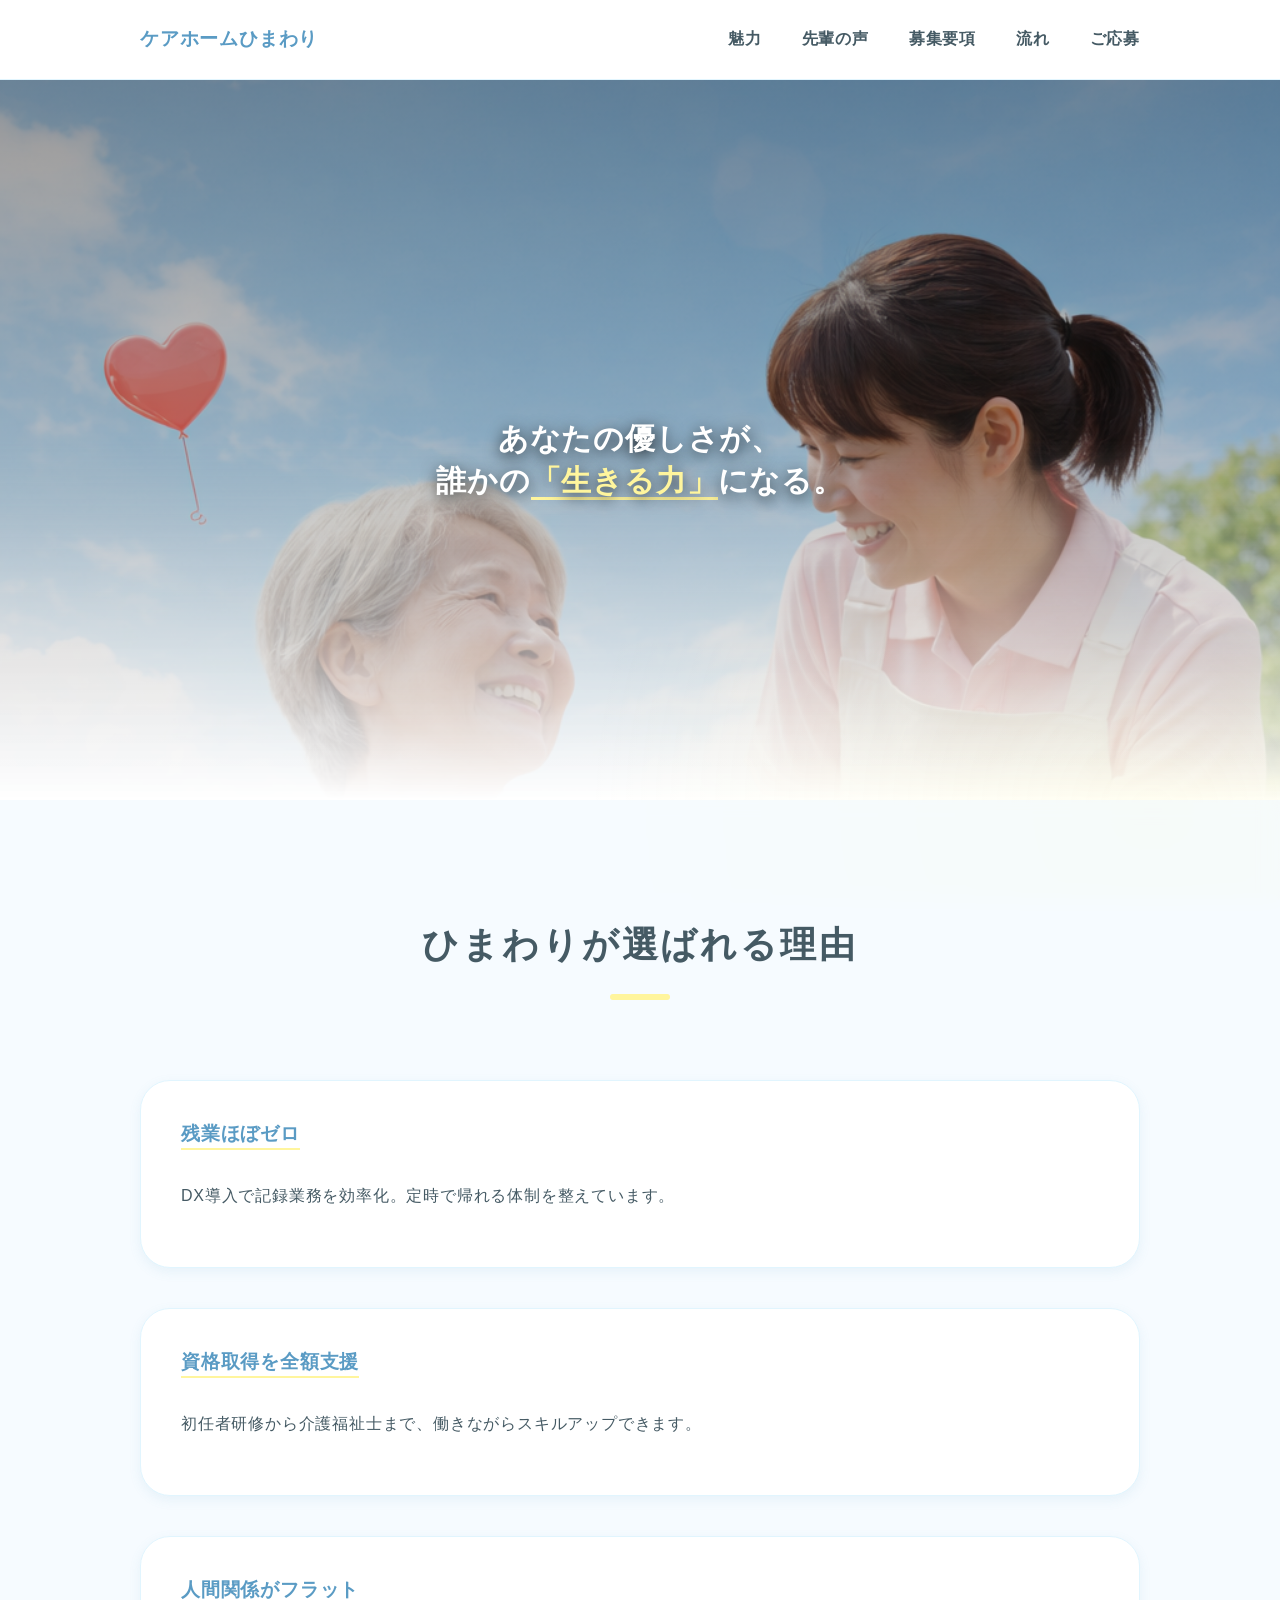
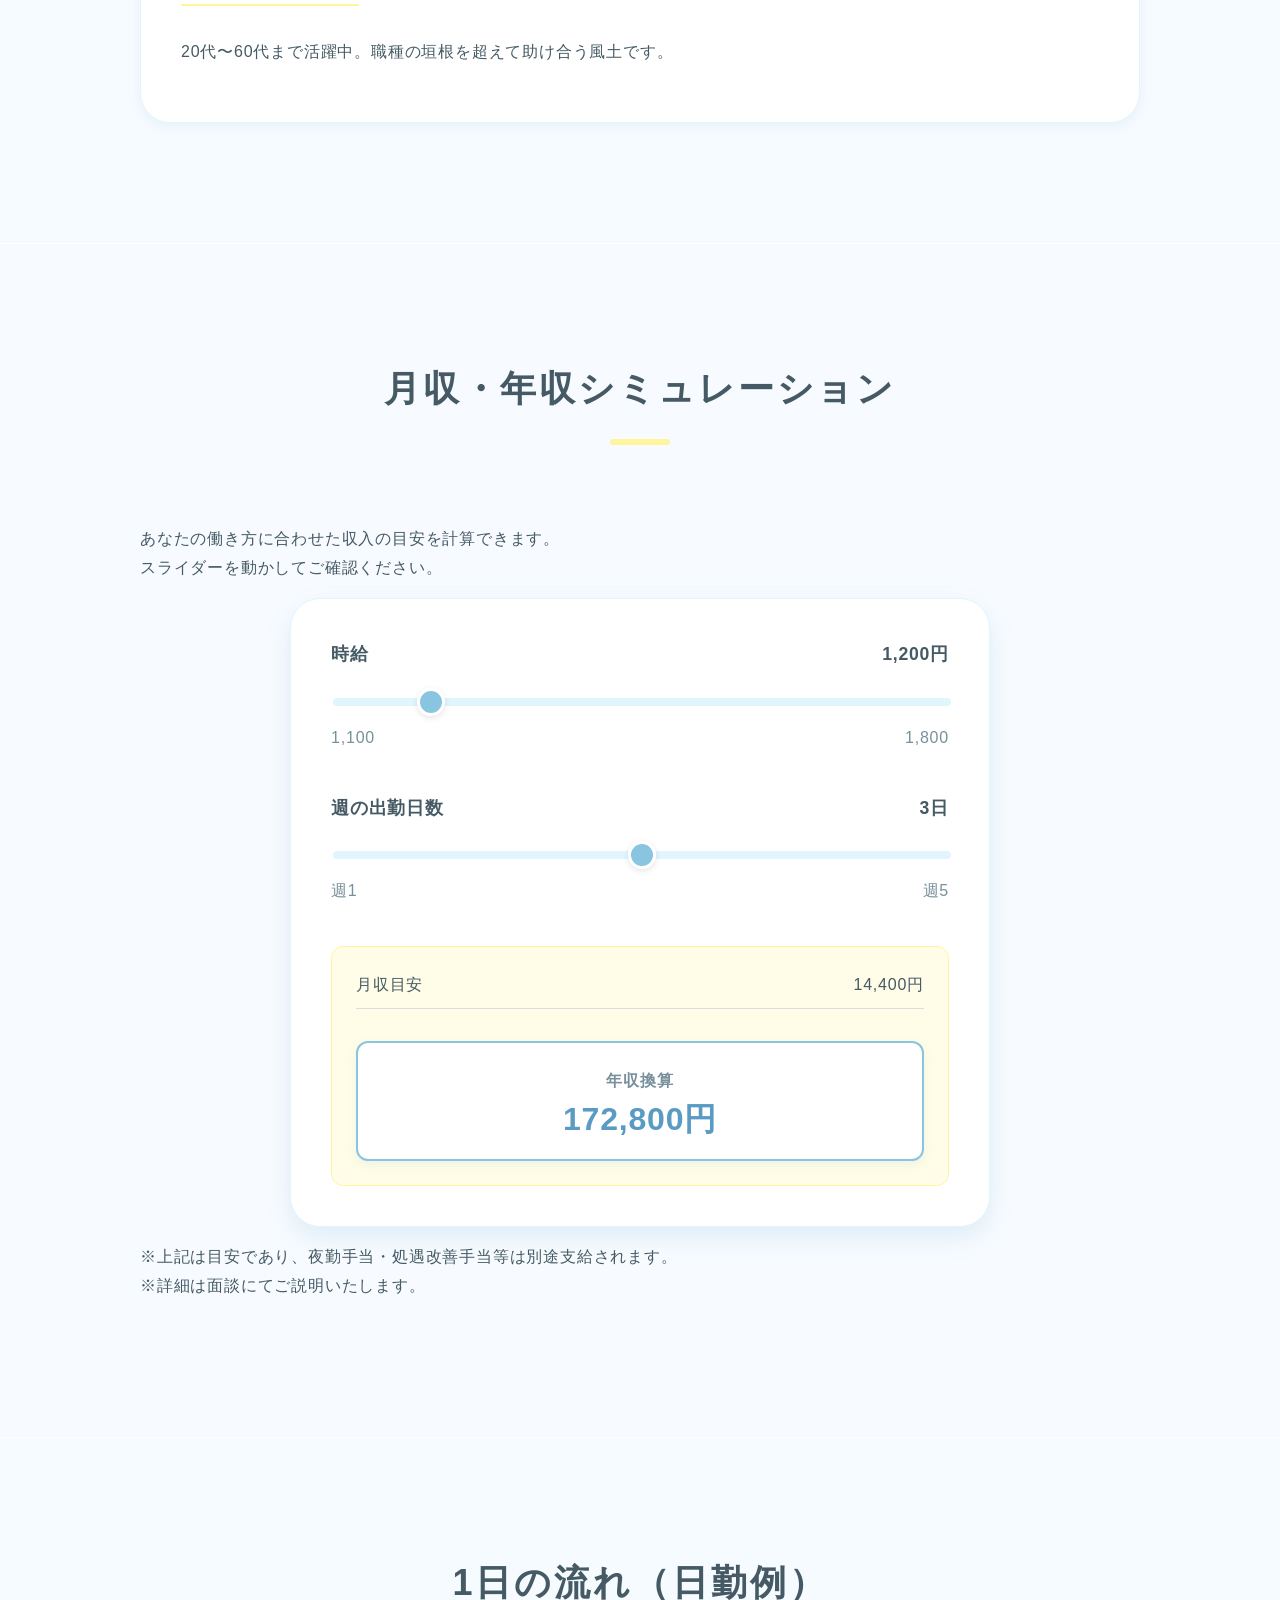
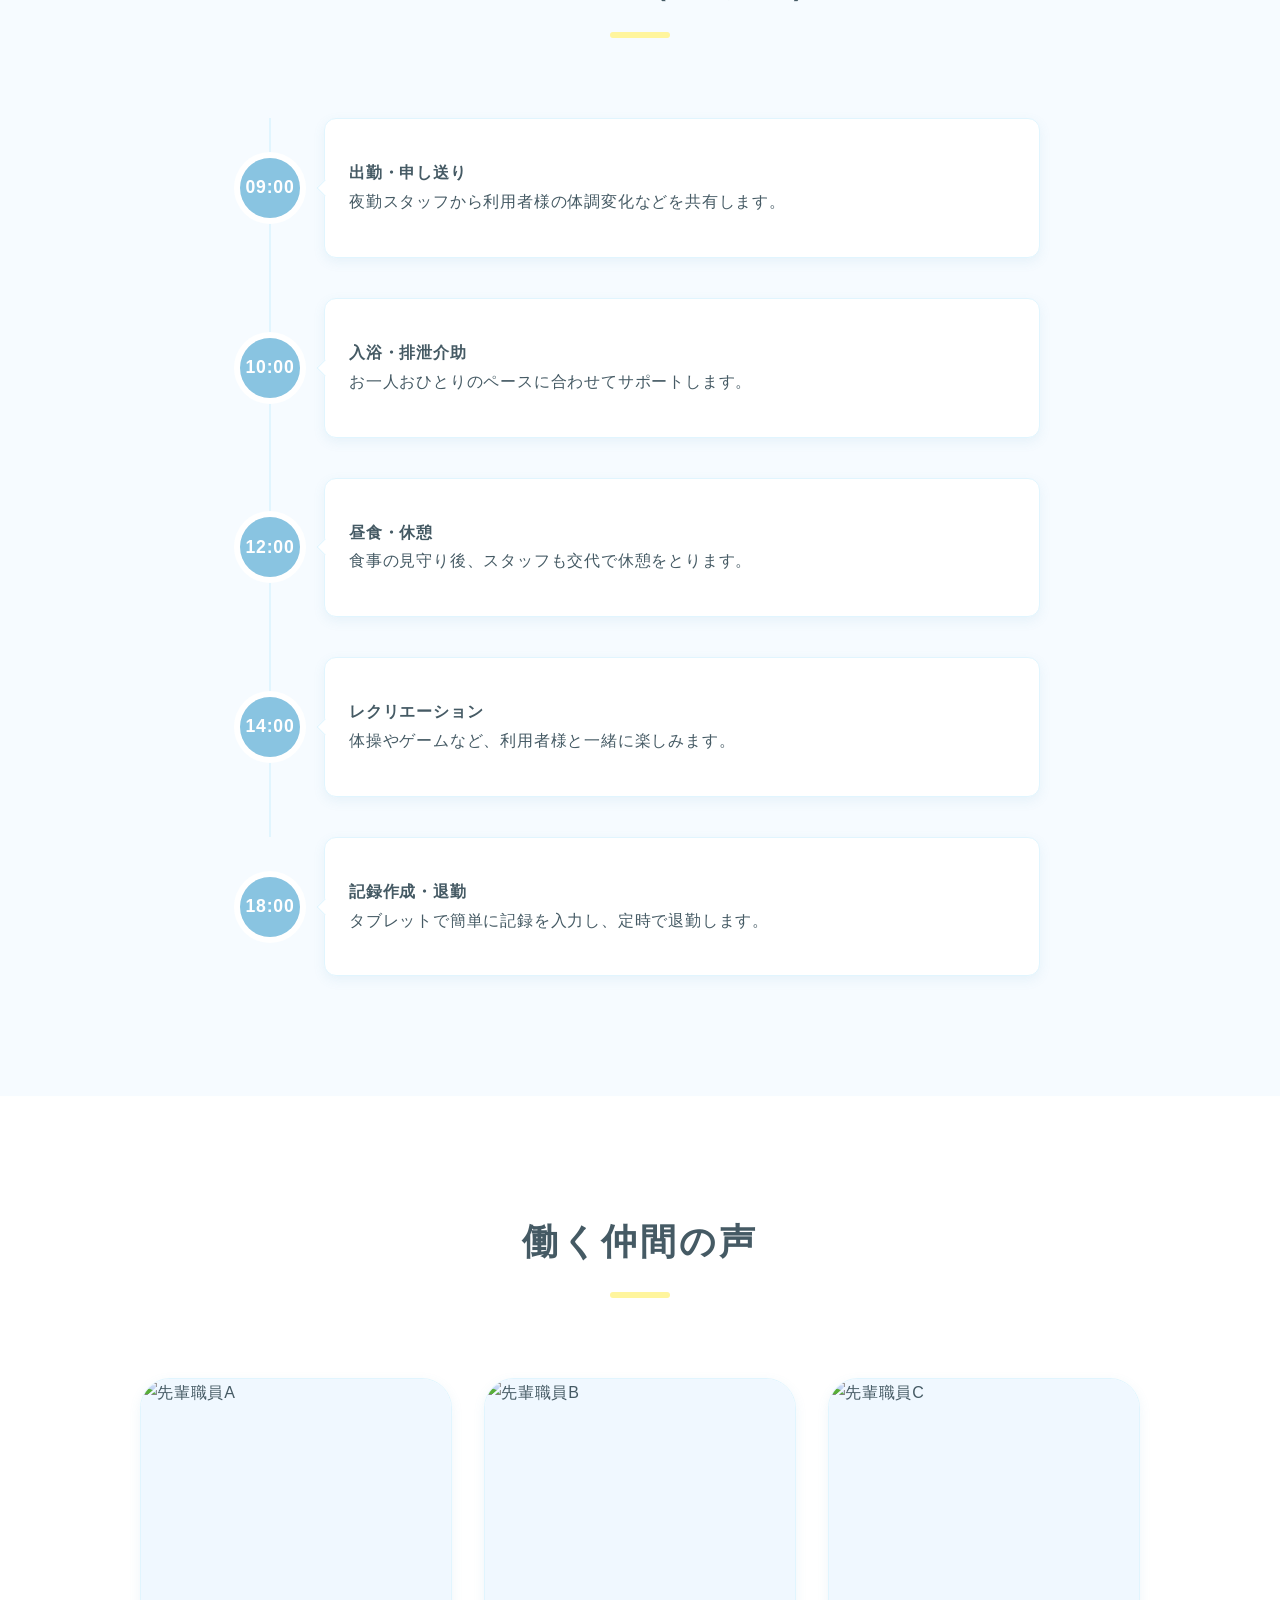
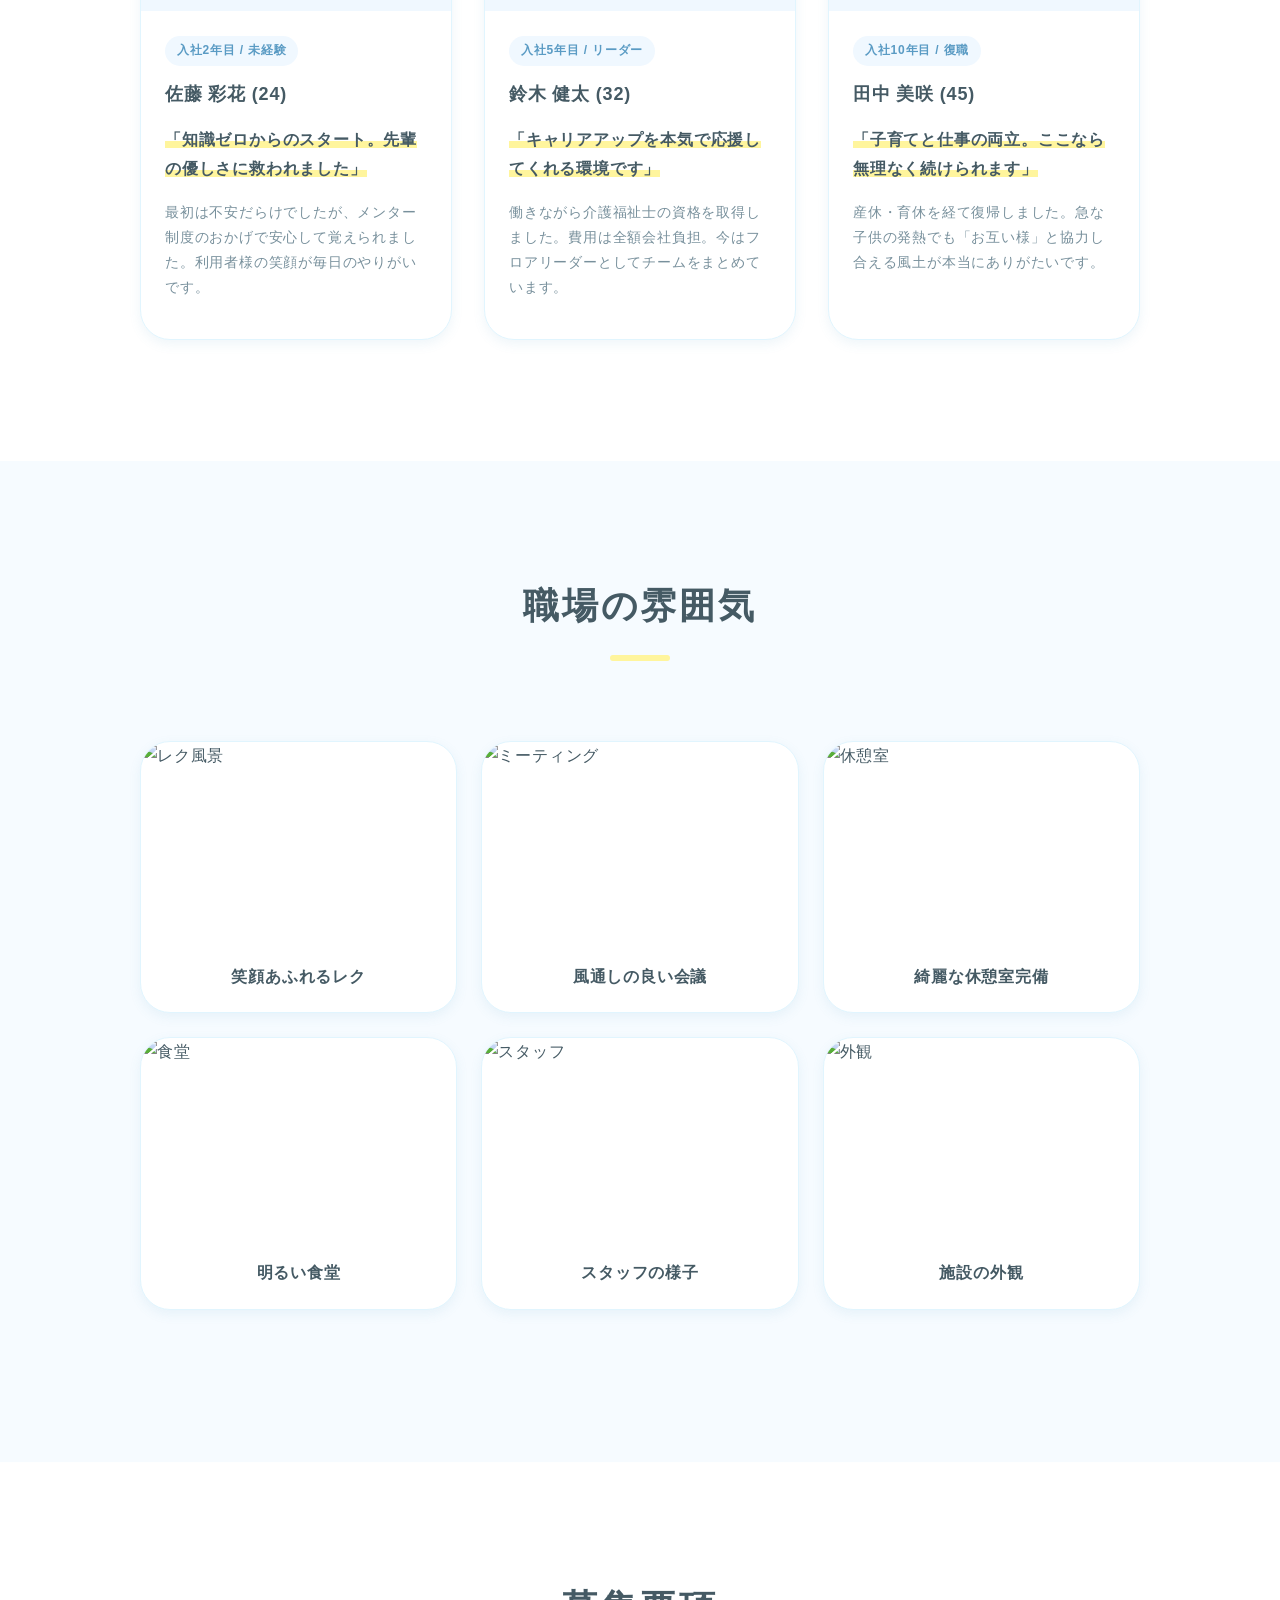
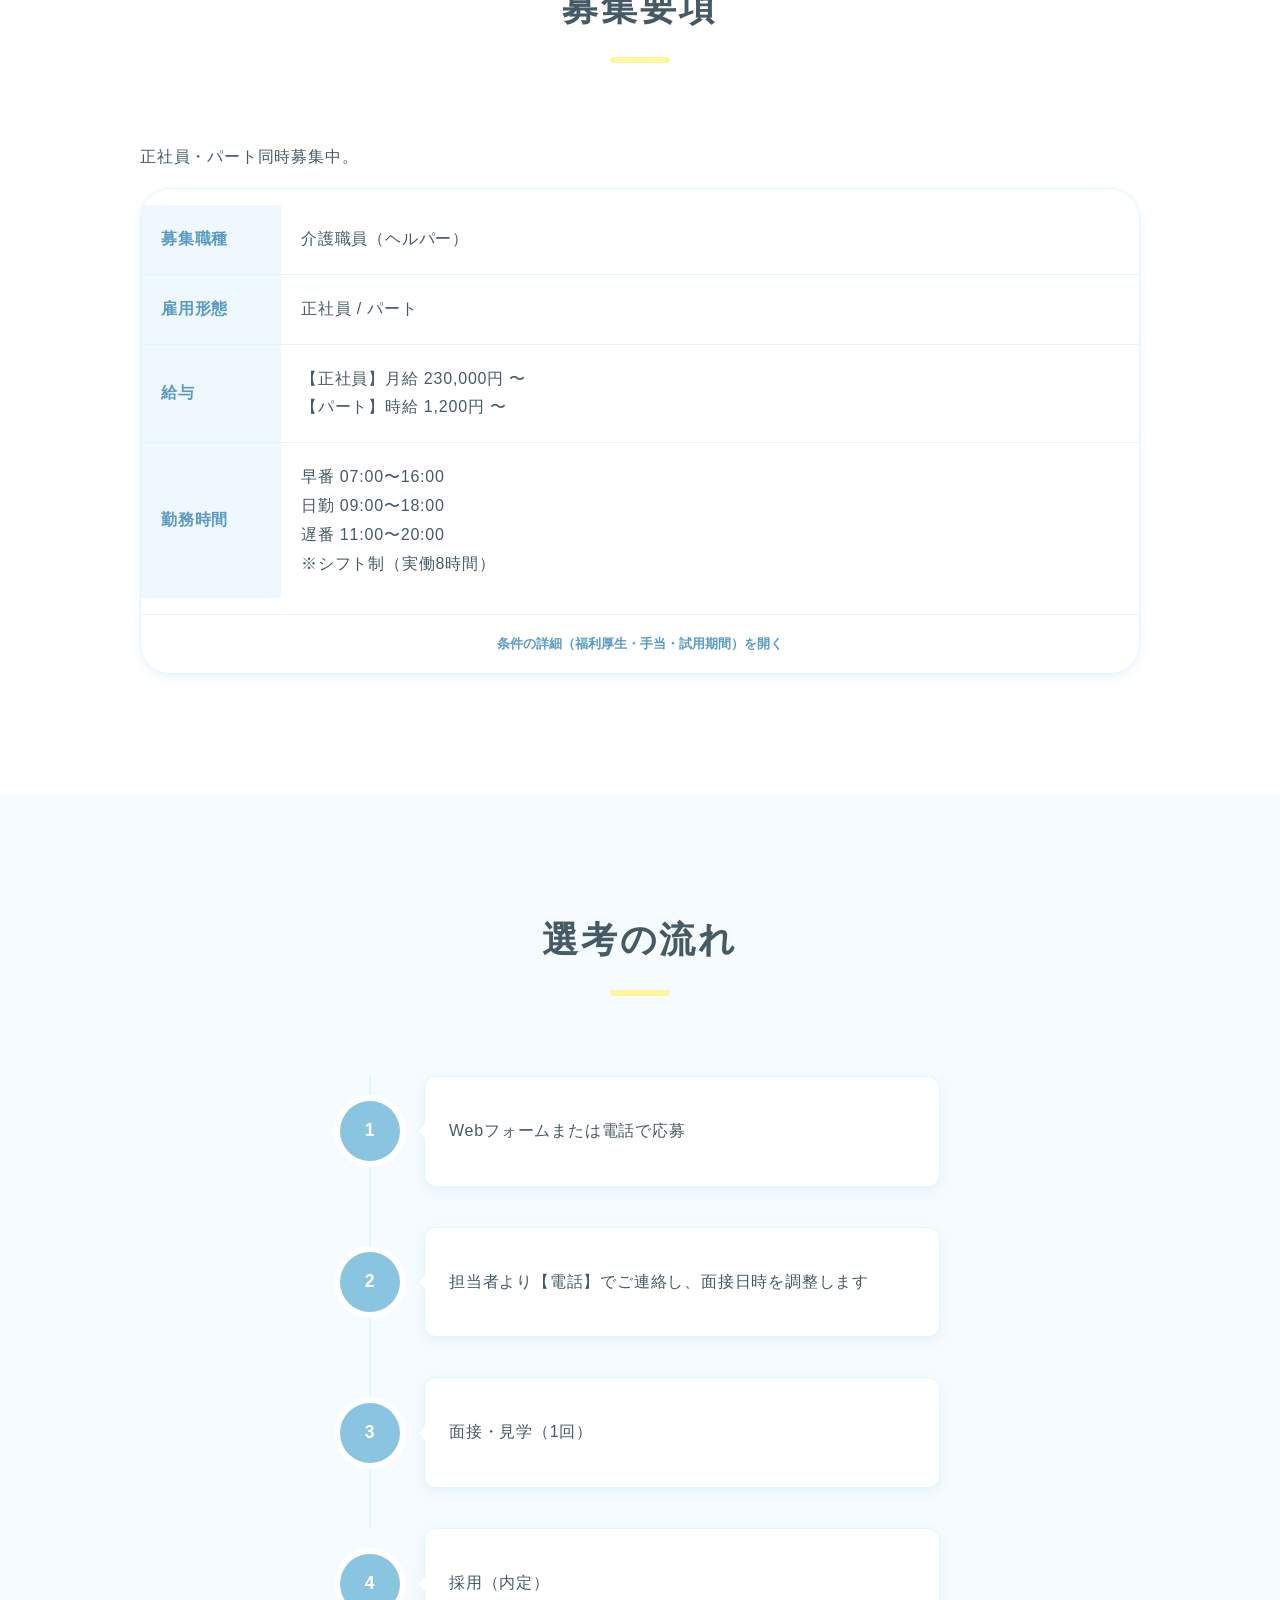
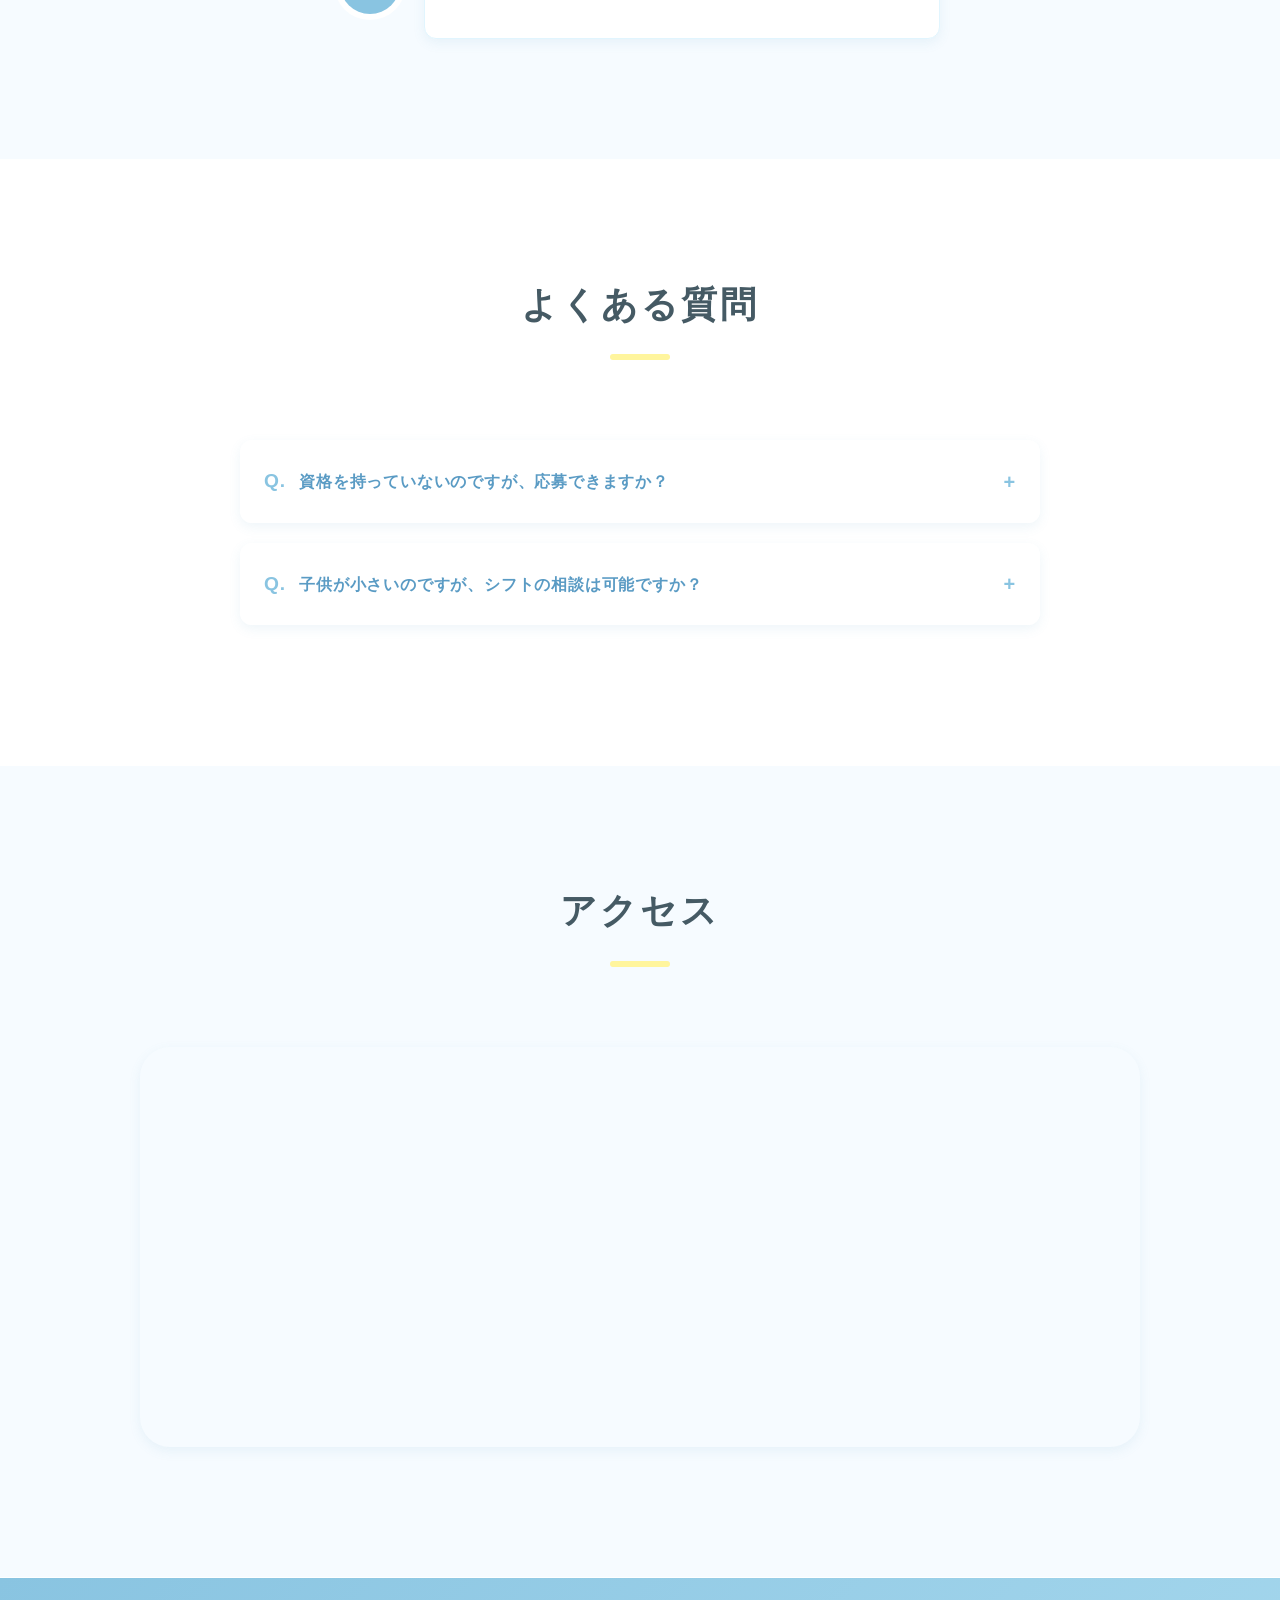
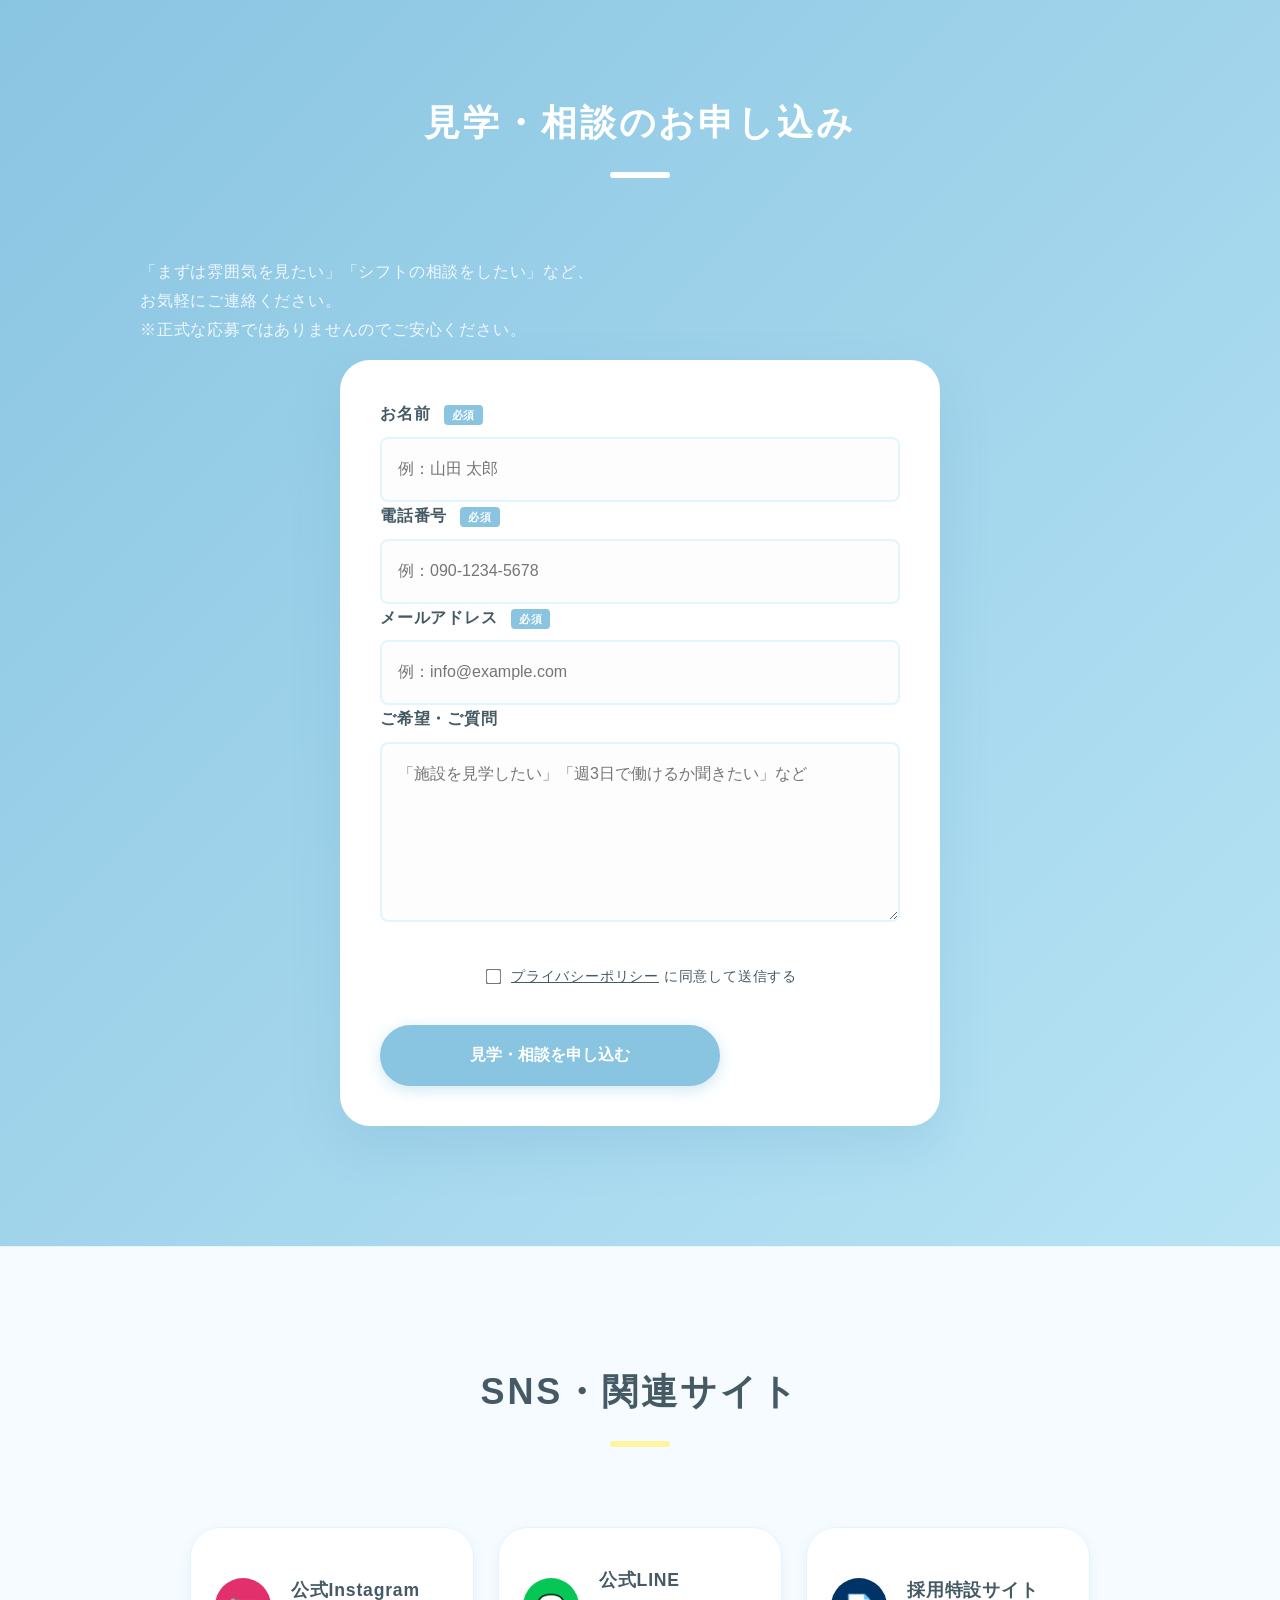
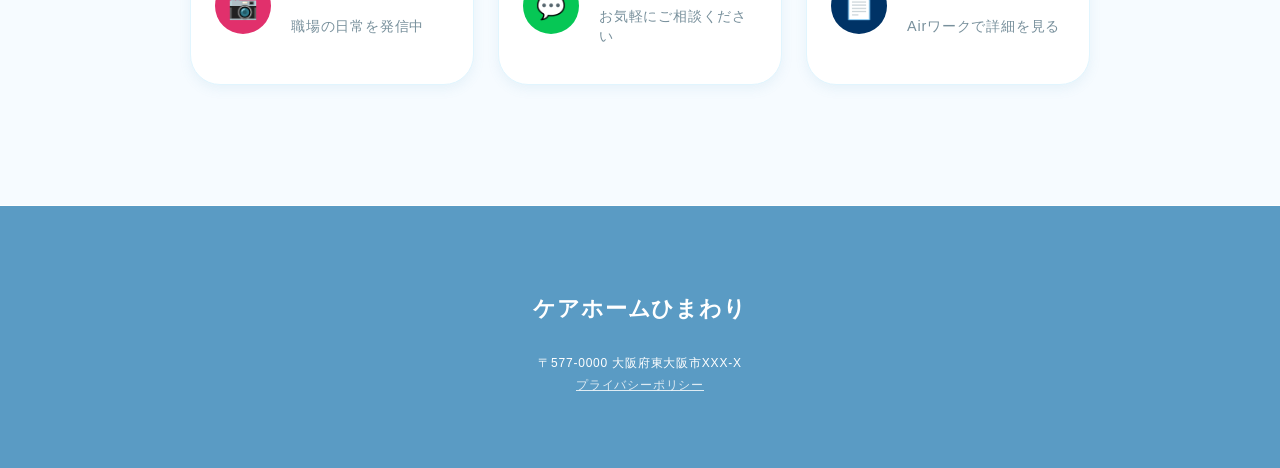
==== commit 52c641ba: "chore: update copy" ====
--- a/index.base.html
+++ b/index.base.html
@@ -9,6 +9,7 @@
   <link rel="stylesheet" href="reset.css" />
   <link rel="stylesheet" href="tokens.css" />
   <link rel="stylesheet" href="layout.css" />
+  <link rel="preload" as="image" href="hero-bg.png">
   
   <script>
     window.dataLayer = window.dataLayer || [];
--- a/layout.css
+++ b/layout.css
@@ -11,6 +11,12 @@
   overflow-x: hidden;
   width: 100%;
   position: relative;
+  opacity: 0; /* 最初は透明にしておく */
+  transition: opacity 1.5s cubic-bezier(0.22, 1, 0.36, 1); /* 高級感のあるゆっくりとしたフェードイン */
+}
+
+body.is-loaded {
+  opacity: 1;
 }
 
 body::before {
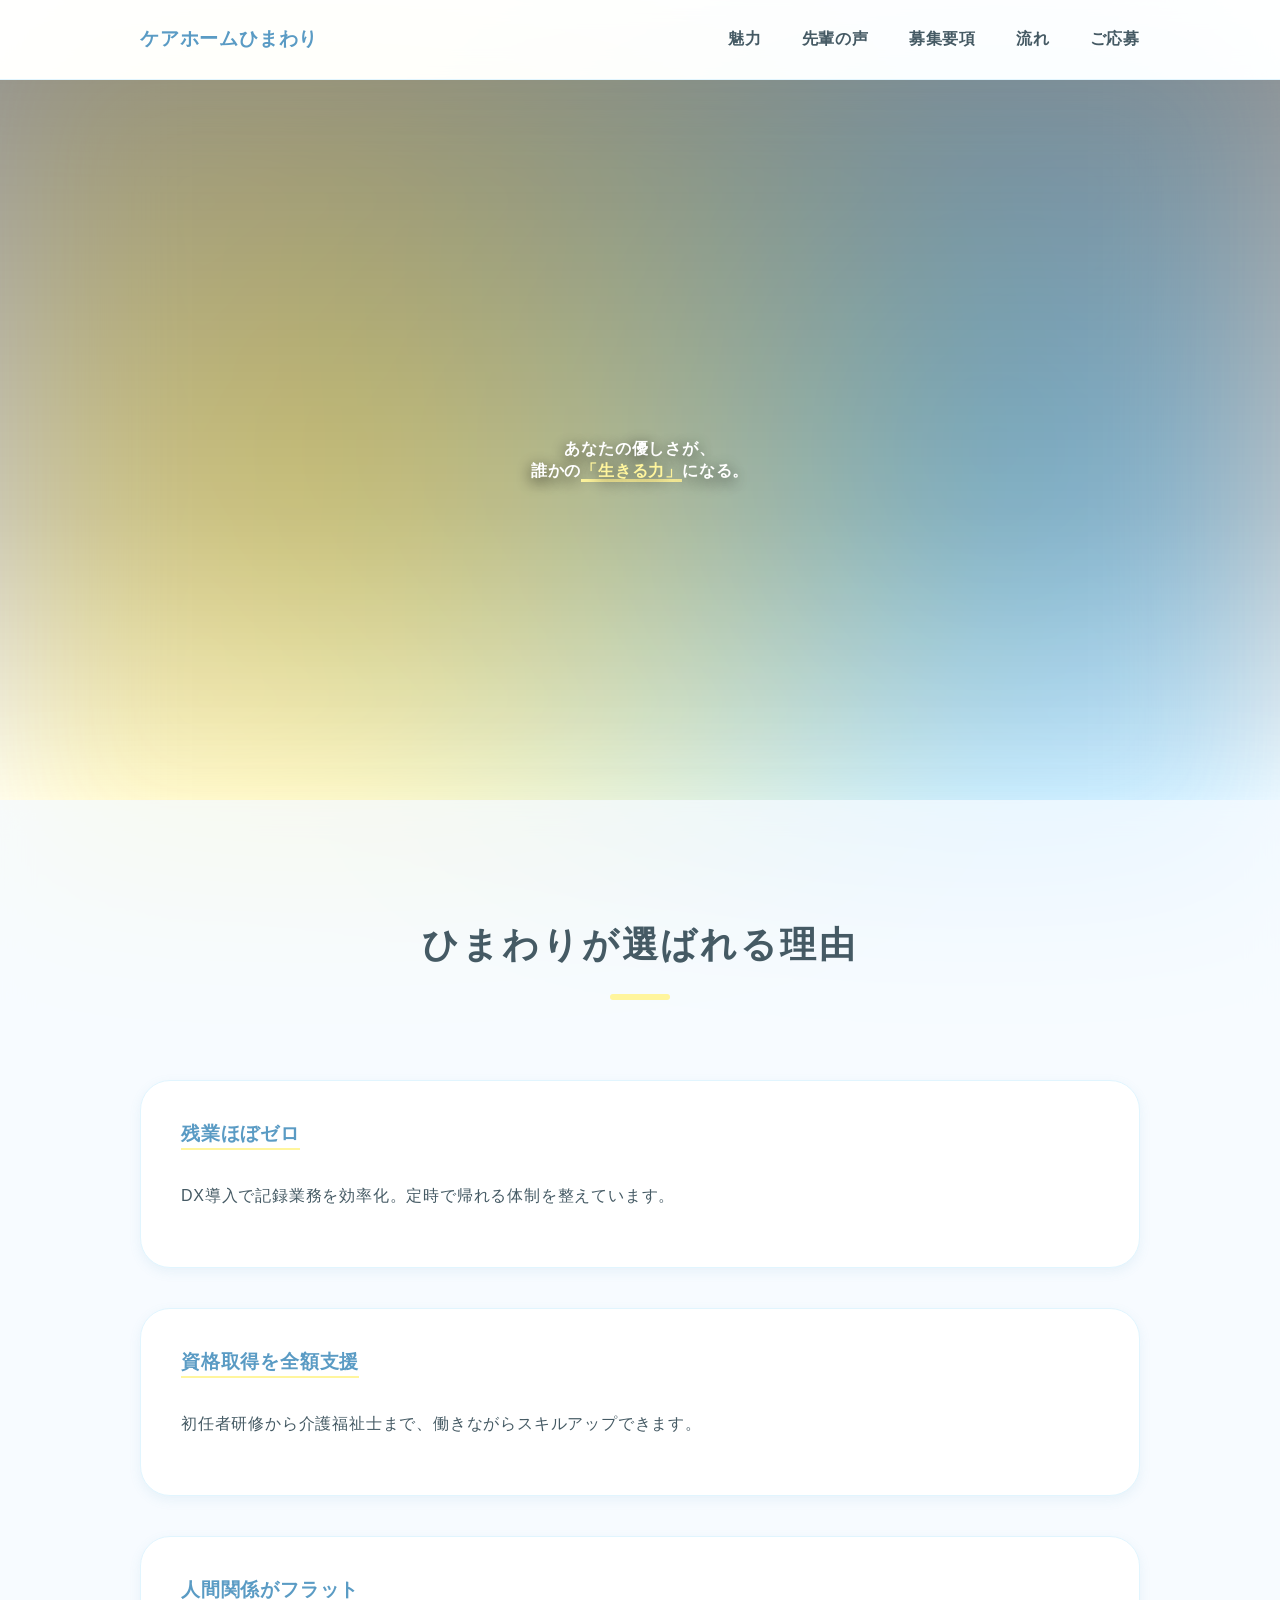
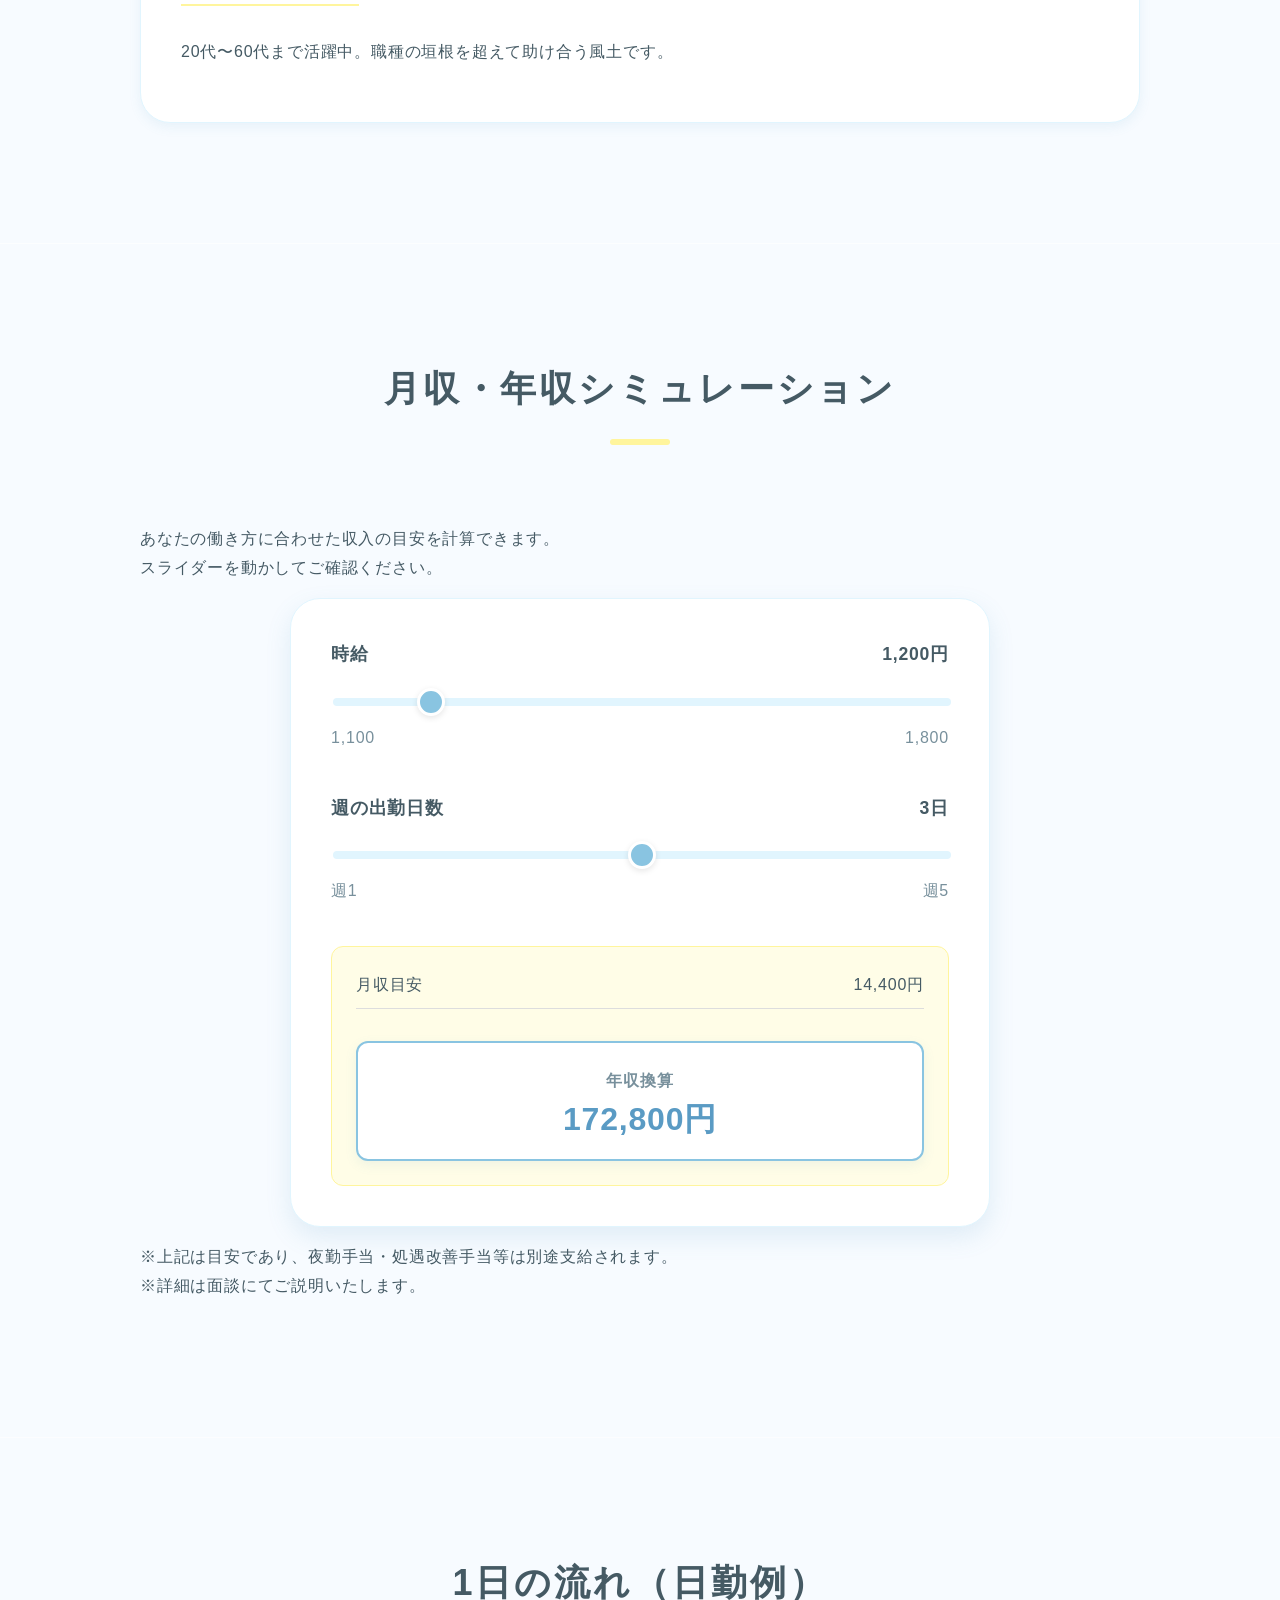
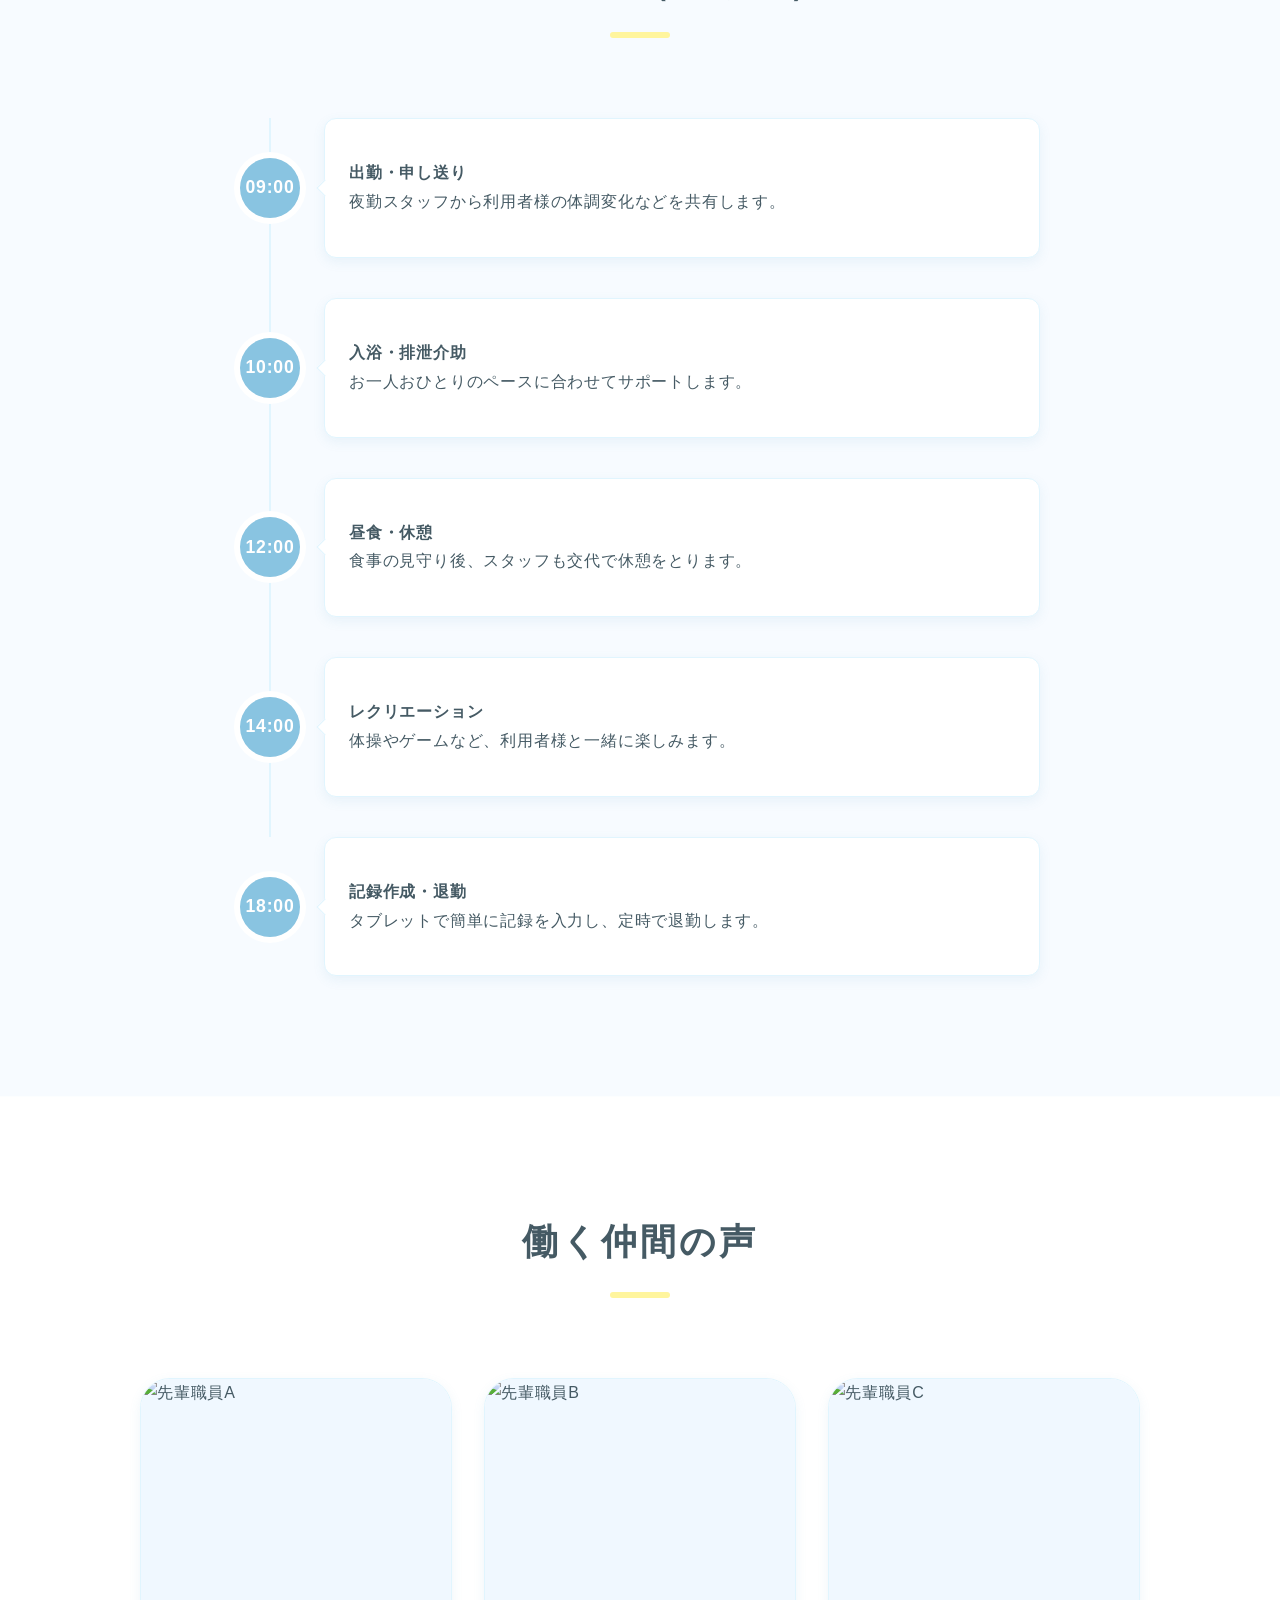
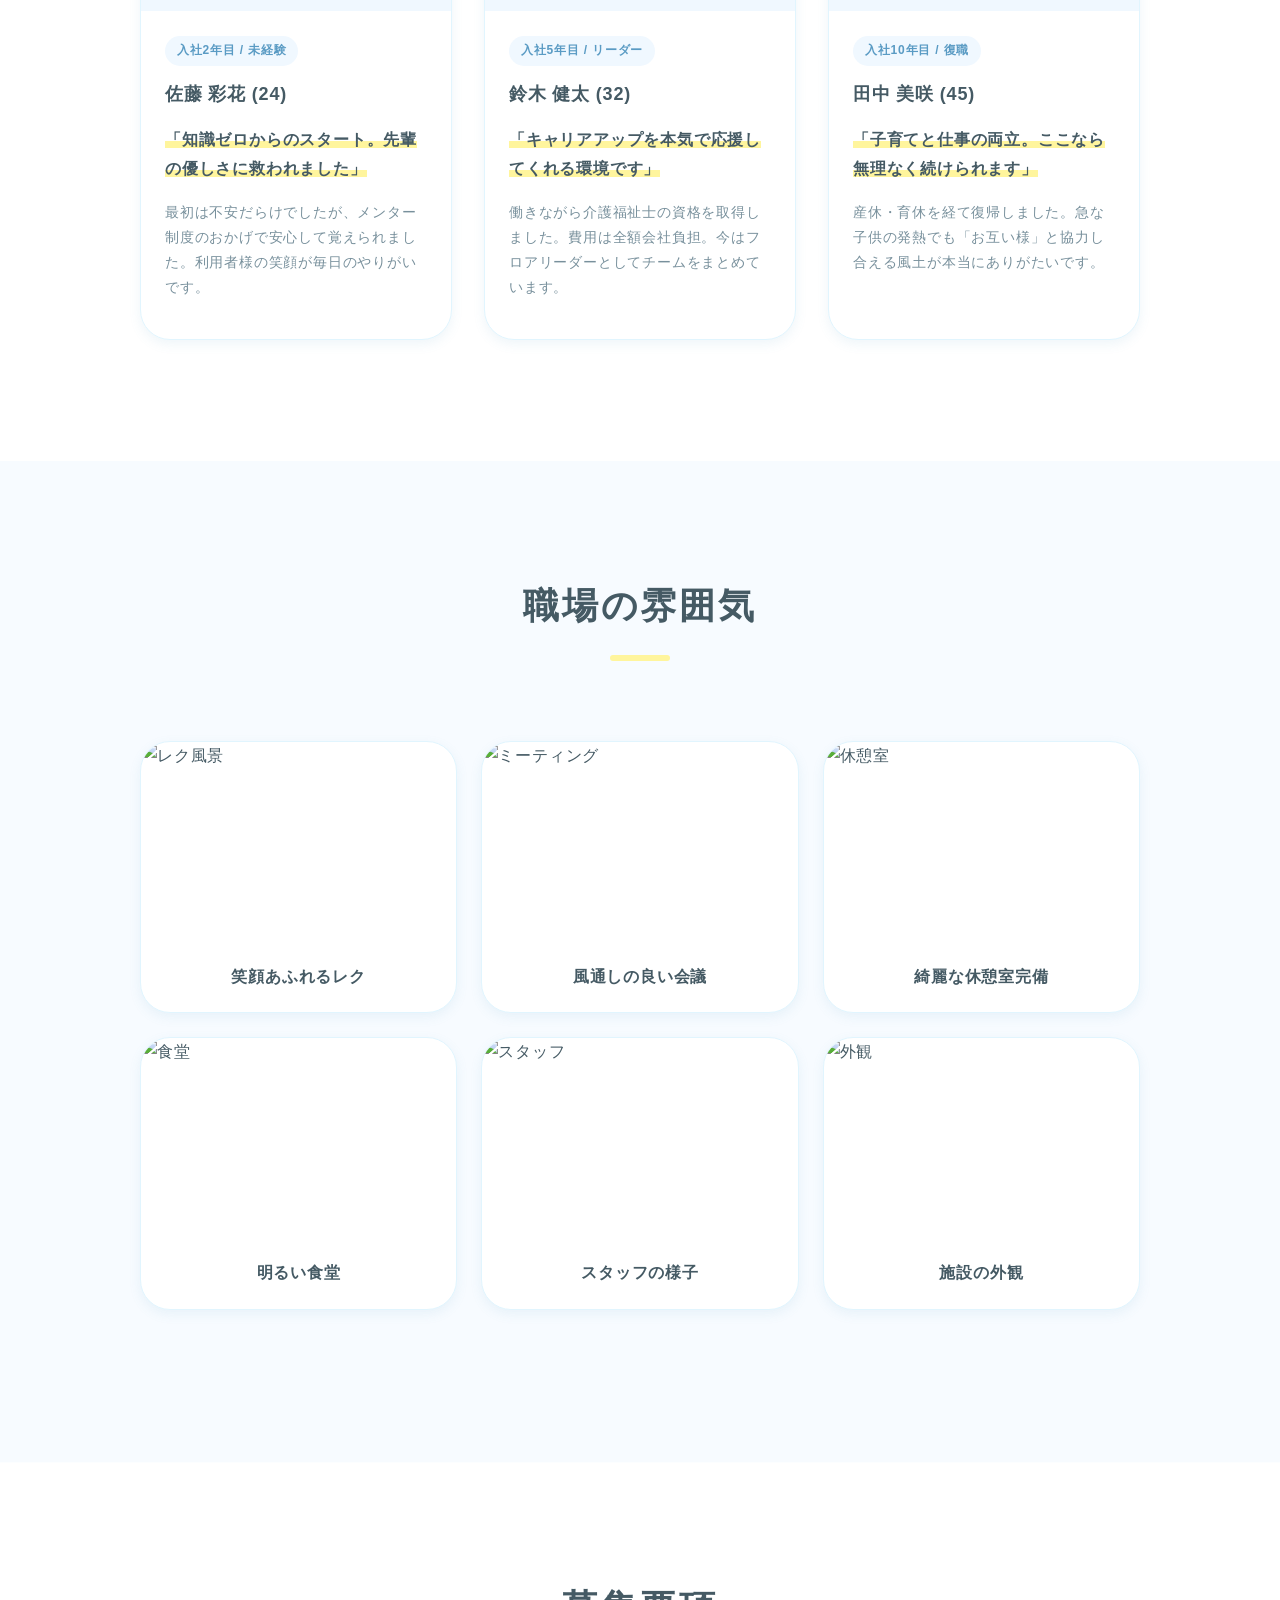
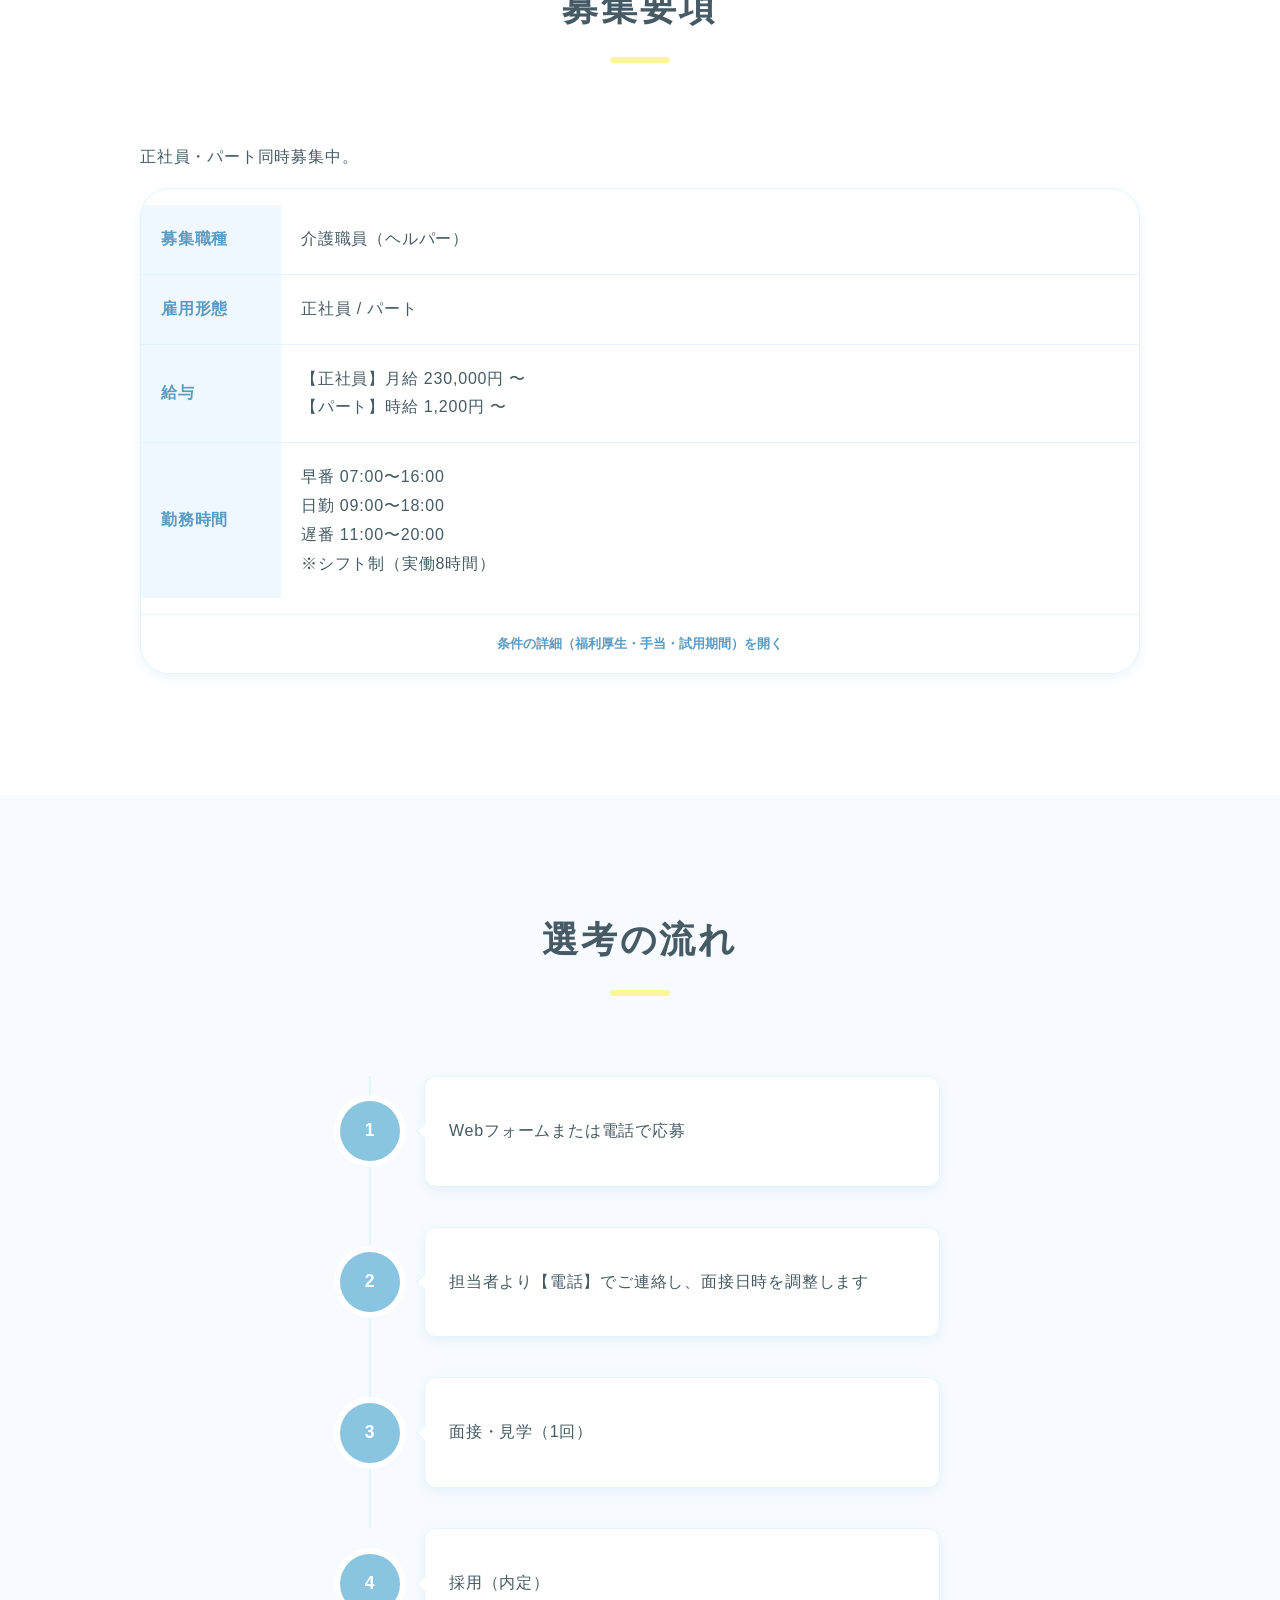
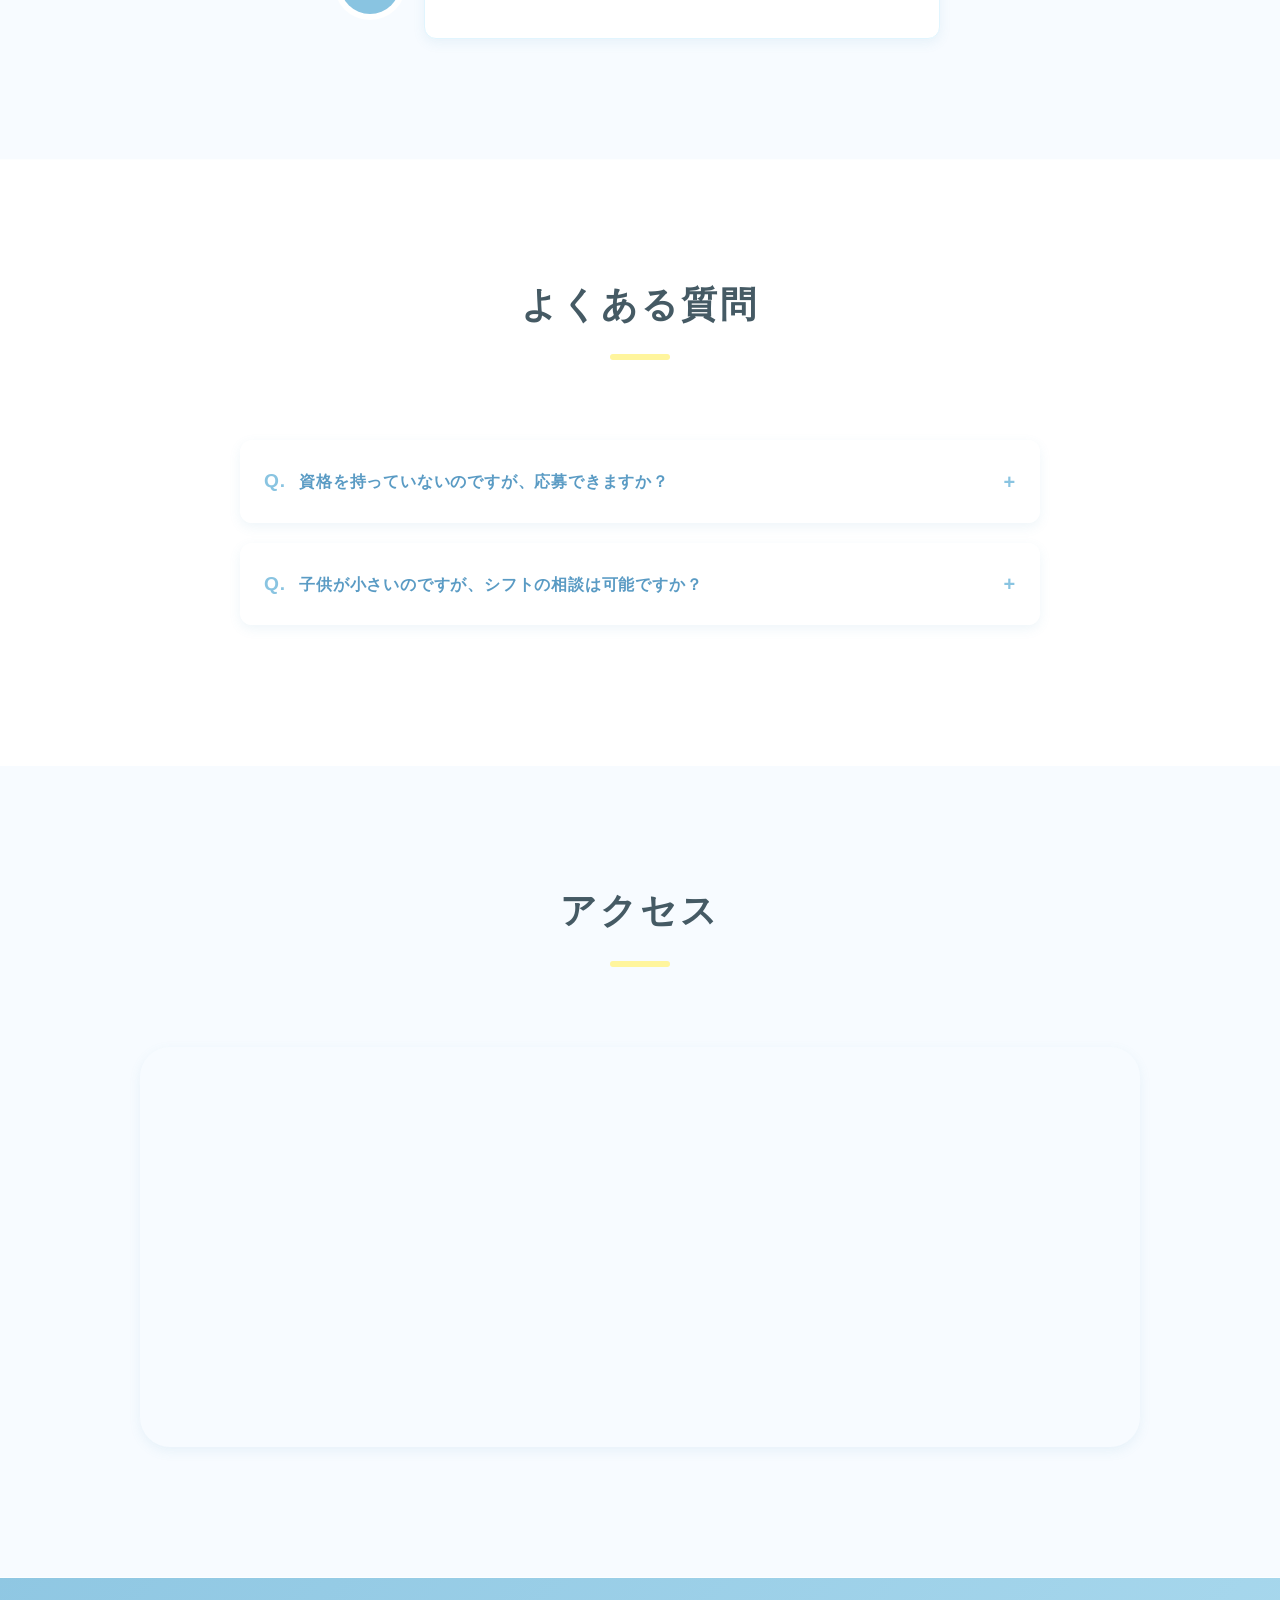
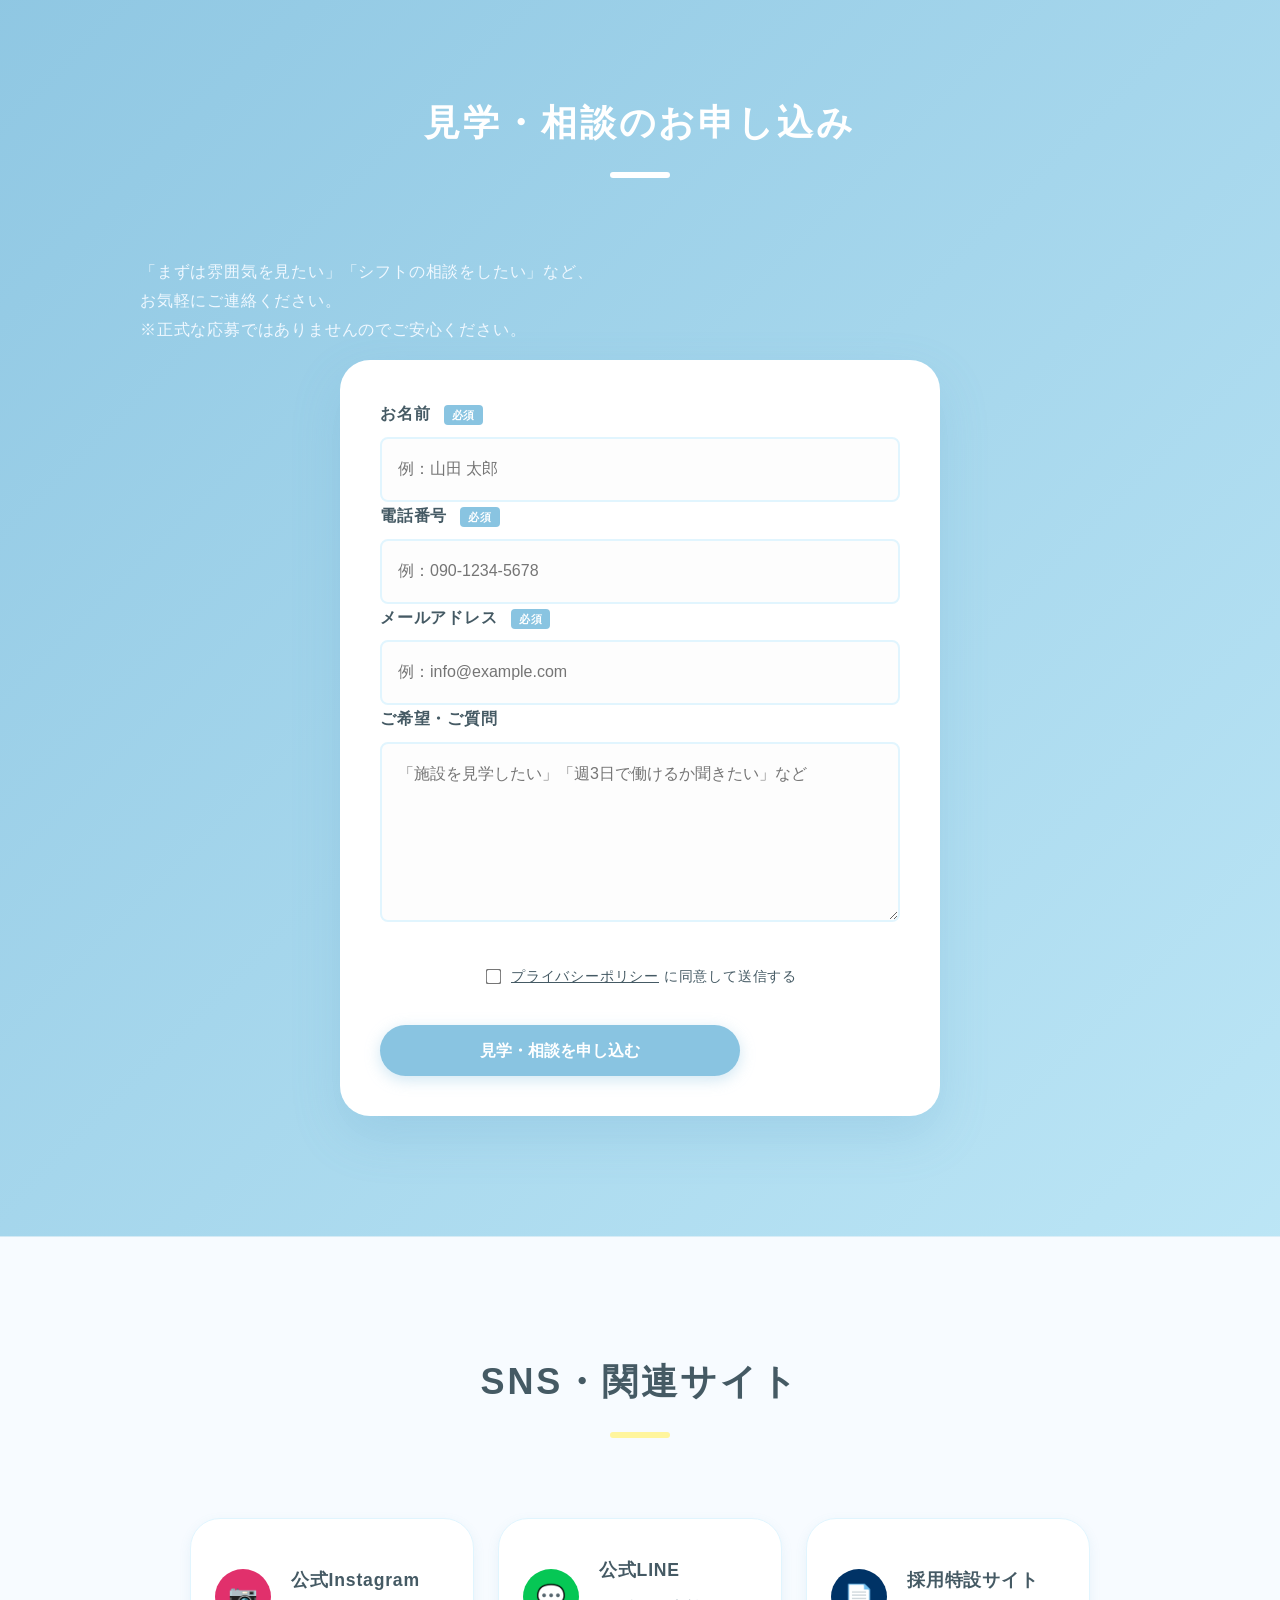
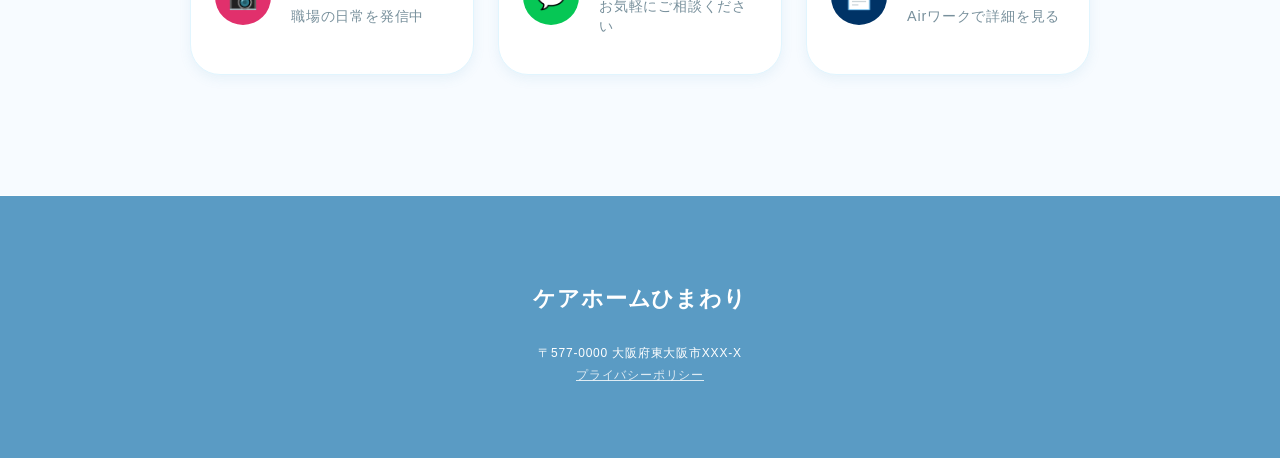
==== commit 8747d183: "chore: update copy" ====
--- a/index.base.html
+++ b/index.base.html
@@ -406,7 +406,7 @@
             <label style="cursor: pointer; display: inline-flex; align-items: center; gap: 0.5rem;">
                 <input type="checkbox" name="privacy_agreement" required style="transform: scale(1.2); cursor: pointer;">
                 <span style="font-size: 0.9rem;">
-                    <a href="#" style="text-decoration: underline; color: inherit;">プライバシーポリシー</a>
+                    <a href="privacy.html" style="text-decoration: underline; color: inherit;">プライバシーポリシー</a>
                     に同意して送信する
                 </span>
             </label>
@@ -456,7 +456,7 @@
     <p class="footer__logo">ケアホームひまわり</p>
     <p class="footer__copy">
       〒577-0000 大阪府東大阪市XXX-X<br>
-      <a href="#" class="footer__policy">プライバシーポリシー</a>
+      <a href="privacy.html" class="footer__policy">プライバシーポリシー</a>
     </p>
   </div>
 </footer>
--- a/layout.css
+++ b/layout.css
@@ -11,6 +11,27 @@
   overflow-x: hidden;
   width: 100%;
   position: relative;
+  opacity: 0;
+  transition: opacity 1.5s cubic-bezier(0.22, 1, 0.36, 1);
+}
+
+body.is-loaded {
+  opacity: 1;
+}
+
+/* ===== Layout base ===== */
+body {
+  font-family: var(--font-family-base);
+  background-color: var(--color-bg);
+  color: var(--color-text);
+  font-size: var(--font-base);
+  line-height: 1.8;
+  letter-spacing: 0.05em;
+  -webkit-font-smoothing: antialiased;
+  padding-bottom: 0;
+  overflow-x: hidden;
+  width: 100%;
+  position: relative;
   opacity: 0; /* 最初は透明にしておく */
   transition: opacity 1.5s cubic-bezier(0.22, 1, 0.36, 1); /* 高級感のあるゆっくりとしたフェードイン */
 }
@@ -19,15 +40,26 @@
   opacity: 1;
 }
 
+/* ===== 修正箇所：body::before ===== */
 body::before {
   content: "";
   position: fixed;
   top: 0; left: 0; width: 100%; height: 100%;
+  /* 画像のような黄色と水色のメッシュグラデーション */
   background: 
-    radial-gradient(circle at 10% 10%, rgba(137, 196, 225, 0.1) 0%, transparent 40%),
-    radial-gradient(circle at 90% 90%, rgba(255, 245, 157, 0.15) 0%, transparent 40%);
+    /* 左側の黄色い光 */
+    radial-gradient(circle at 25% 50%, rgba(255, 235, 100, 0.8) 0%, transparent 70%),
+    /* 右側の水色の光 */
+    radial-gradient(circle at 75% 50%, rgba(100, 200, 255, 0.8) 0%, transparent 70%);
+  
+  /* 色の境界を強くぼかして滑らかにする */
+  filter: blur(80px);
   z-index: -1;
   pointer-events: none;
+  /* 全体の濃さを調整 */
+  opacity: 0.9;
+  /* 背景を白にして発色をクリアにする */
+  background-color: #ffffff;
 }
 
 .container {
@@ -39,16 +71,16 @@
 
 .module-wrapper {
   padding-block: var(--space-section);
-  background-color: rgba(255, 255, 255, 0.6); 
-  backdrop-filter: blur(10px);
-  border-bottom: 1px solid rgba(255,255,255,0.8);
+  background-color: rgba(255, 255, 255, 0.75); 
+  backdrop-filter: blur(15px);
+  border-bottom: 1px solid rgba(255,255,255,0.6);
 }
 
 .module-wrapper:nth-of-type(even) {
-  background-color: rgba(240, 248, 255, 0.6); 
+  background-color: rgba(245, 250, 255, 0.75); 
 }
 .module-contact {
-  background: linear-gradient(135deg, var(--color-main), var(--color-main-light)) !important;
+  background: linear-gradient(135deg, rgba(137, 196, 225, 0.95), rgba(184, 228, 245, 0.95)) !important;
   color: #fff;
 }
 .module-contact .section__title { color: #fff; }
@@ -88,22 +120,32 @@
   display: inline-flex;
   justify-content: center;
   align-items: center;
-  padding: 20px 48px;
+  padding: 16px 32px;
   border-radius: 100px;
   font-weight: 700;
   text-decoration: none;
   transition: var(--transition);
   font-size: 1rem;
   width: 100%;
-  max-width: 340px;
+  max-width: 360px;
   margin: 0 auto;
   cursor: pointer;
   box-sizing: border-box;
+  flex-direction: column;
+  line-height: 1.2;
 }
 
 .btn:hover {
   transform: translateY(-4px);
   box-shadow: var(--shadow-md);
+}
+
+.btn__sub-text {
+  display: block;
+  font-size: 0.75em;
+  font-weight: normal;
+  opacity: 0.9;
+  margin-top: 4px;
 }
 
 .btn--main {
@@ -128,7 +170,7 @@
 
 /* Header */
 .header {
-  background: #fff;
+  background: rgba(255, 255, 255, 0.9);
   backdrop-filter: blur(12px);
   border-bottom: 1px solid var(--color-border);
   position: sticky;
@@ -188,7 +230,7 @@
     transform: none;
     height: auto;
     width: auto;
-    background: #fff;
+    background: transparent;
     padding: 0;
     overflow: visible;
   }
@@ -233,11 +275,10 @@
 .hero__bg-image {
   position: absolute;
   inset: 0;
-  background-image: url('img/hero-bg.png'); /* いただいたパスを維持 */
+  background-image: url('hero-bg.png');
   background-size: cover;
   background-position: center;
   z-index: 0;
-  /* 【修正】マスクを早めに、長くかけることで境目を消す */
   -webkit-mask-image: linear-gradient(to bottom, black 50%, transparent 100%);
   mask-image: linear-gradient(to bottom, black 50%, transparent 100%);
 }
@@ -245,29 +286,24 @@
 .hero__overlay {
   position: absolute;
   inset: 0;
-  /* 【修正】文字を際立たせるため、オーバーレイを少し濃く、下部は透明に */
   background: linear-gradient(to bottom, rgba(0,0,0,0.4) 0%, rgba(0,0,0,0.2) 60%, transparent 100%);
   z-index: 1;
 }
-
-/* ...以降の .hero__inner などは変更なし... */
 
 .hero__inner {
   position: relative;
   z-index: 2;
   max-width: 900px;
   margin: 0 auto;
-  /* 【追加】テキスト全体に強い影をつけて可読性を確保 */
   text-shadow: 0 4px 12px rgba(0,0,0,0.6);
 }
 
 .hero__title {
-  font-size: 30px;
+  font-size: var(--font-2xl);
   margin-bottom: var(--space-md);
   color: #fff;
   line-height: 1.4;
   font-weight: 800;
-  /* タイトルはさらに強く */
   text-shadow: 0 4px 16px rgba(0,0,0,0.8);
 }
 
@@ -276,6 +312,37 @@
   border-bottom: 3px solid var(--color-accent);
 }
 
+.hero__text {
+  font-size: var(--font-lg);
+  margin-bottom: 32px;
+  color: #fff;
+  font-weight: bold;
+}
+
+/* CTA */
+.cta__buttons {
+  display: flex;
+  flex-direction: column;
+  gap: 32px;
+  align-items: center;
+}
+.cta__inner {
+  background: #fff;
+  border-radius: var(--radius-lg);
+  padding: 60px 40px;
+  text-align: center;
+  color: var(--color-text);
+  box-shadow: var(--shadow-lg);
+  border: 4px solid var(--color-main-light);
+}
+.cta__headline {
+  font-size: var(--font-lg);
+  font-weight: 700;
+  margin-bottom: 40px;
+}
+@media (min-width: 768px) {
+  .cta__buttons { flex-direction: row; justify-content: center; }
+}
 
 /* Appeal */
 .appeal__list {
@@ -616,7 +683,7 @@
 
 /* ===== VARIANTS INTEGRATION ===== */
 
-/* Sim Income - 修正箇所 */
+/* Sim Income */
 .v-sim-income { background-color: rgba(240, 248, 255, 0.5); }
 .sim-income__calculator {
   background: #fff;
@@ -689,7 +756,7 @@
   padding: 24px; /* 余白を広げる */
   border-radius: 12px;
   border: 2px solid var(--color-main);
-  margin-top: 16px; /* 上との間隔を広げる */
+  margin-top: 16px;
   /* Flexboxの方向を縦に変更し、中央揃えにする */
   display: flex;
   flex-direction: column;
@@ -822,7 +889,7 @@
   border-bottom: 1px solid var(--color-border);
 }
 
-/* Floating CTA (はみ出し修正) */
+/* Floating CTA */
 .floating-cta {
   position: fixed !important;
   bottom: 0 !important;
@@ -854,10 +921,11 @@
   border-right: 1px solid var(--color-border);
 }
 .floating-cta__item--tel::before {
-  content: "📞";
-  font-size: 24px;
+  content: "見学相談";
+  font-size: 12px;
   margin-bottom: 2px;
   color: var(--color-main);
+  display: block;
 }
 .floating-cta__item--reserve {
   width: 65%;
@@ -868,7 +936,7 @@
   background: linear-gradient(135deg, var(--color-main), var(--color-main-light));
   color: #fff;
   font-weight: 700;
-  font-size: 18px;
+  font-size: 16px;
   gap: 8px;
 }
 .floating-cta__item--reserve::after {
